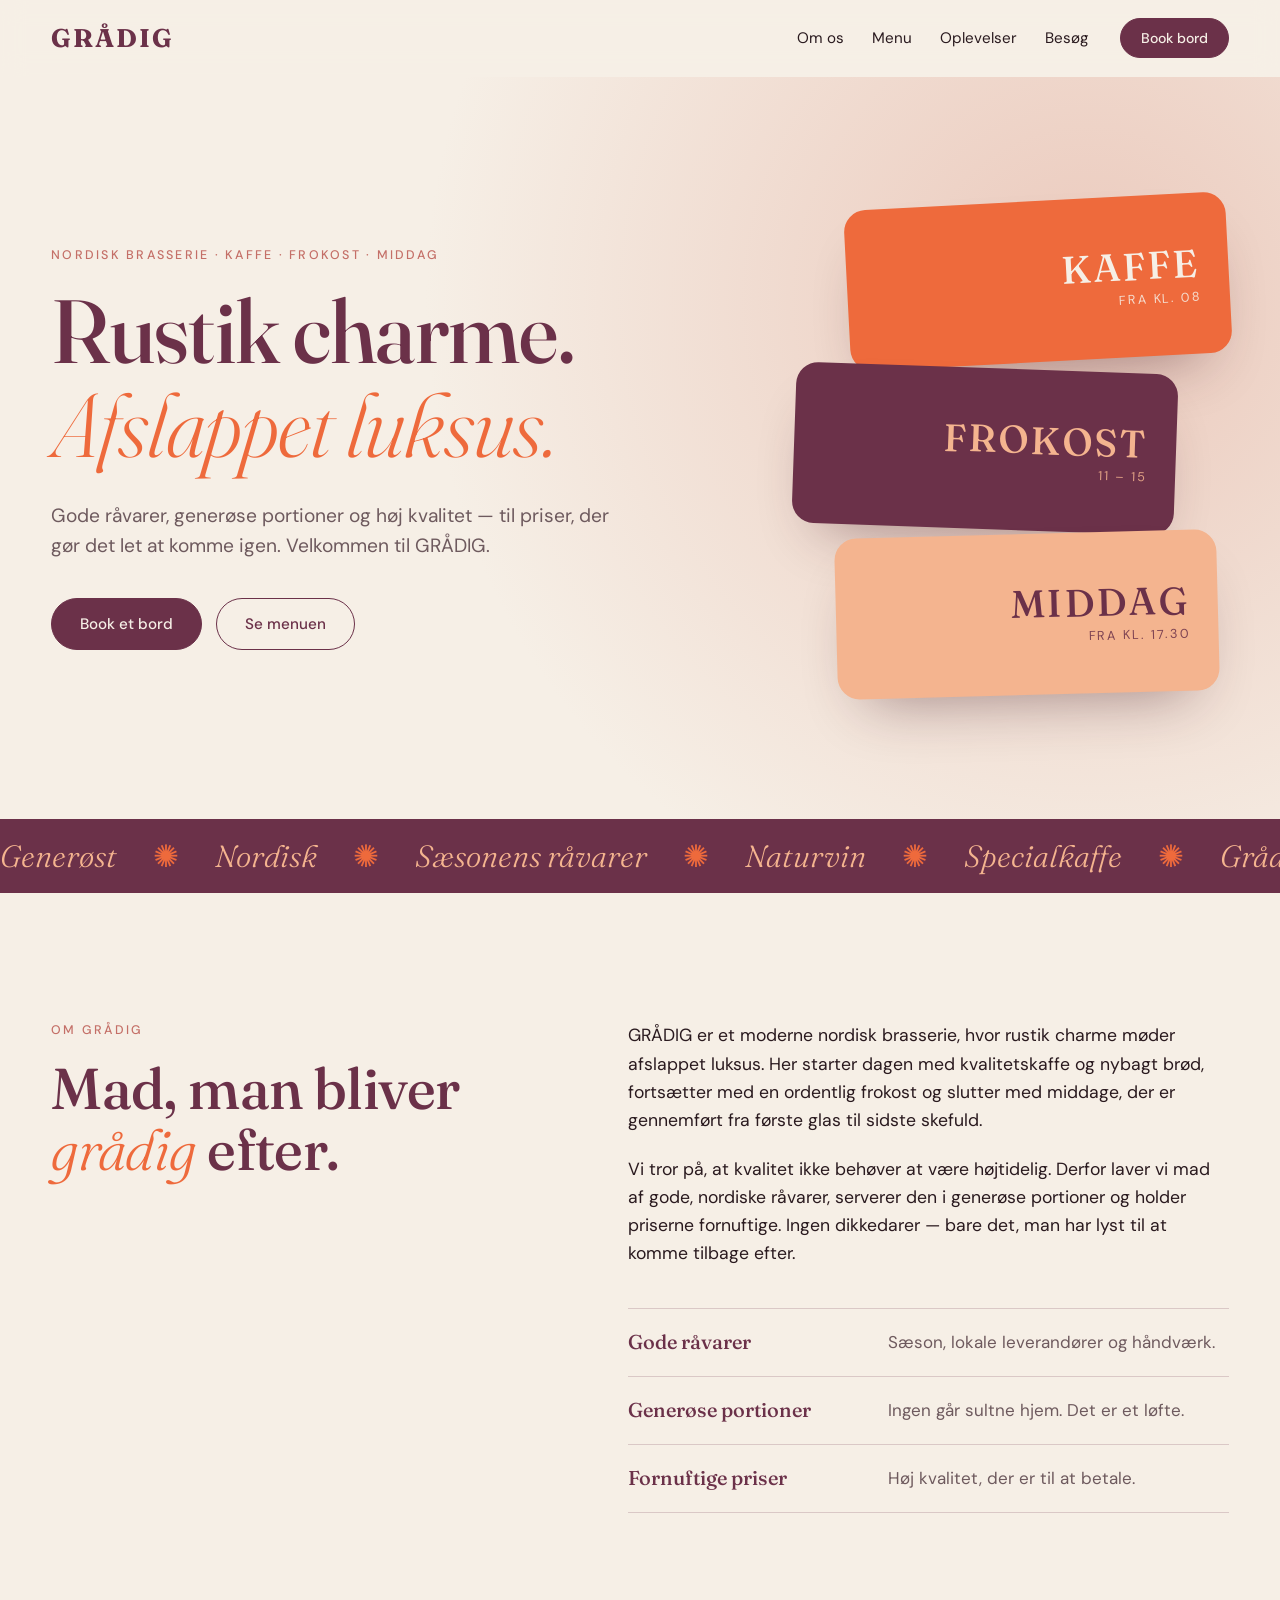
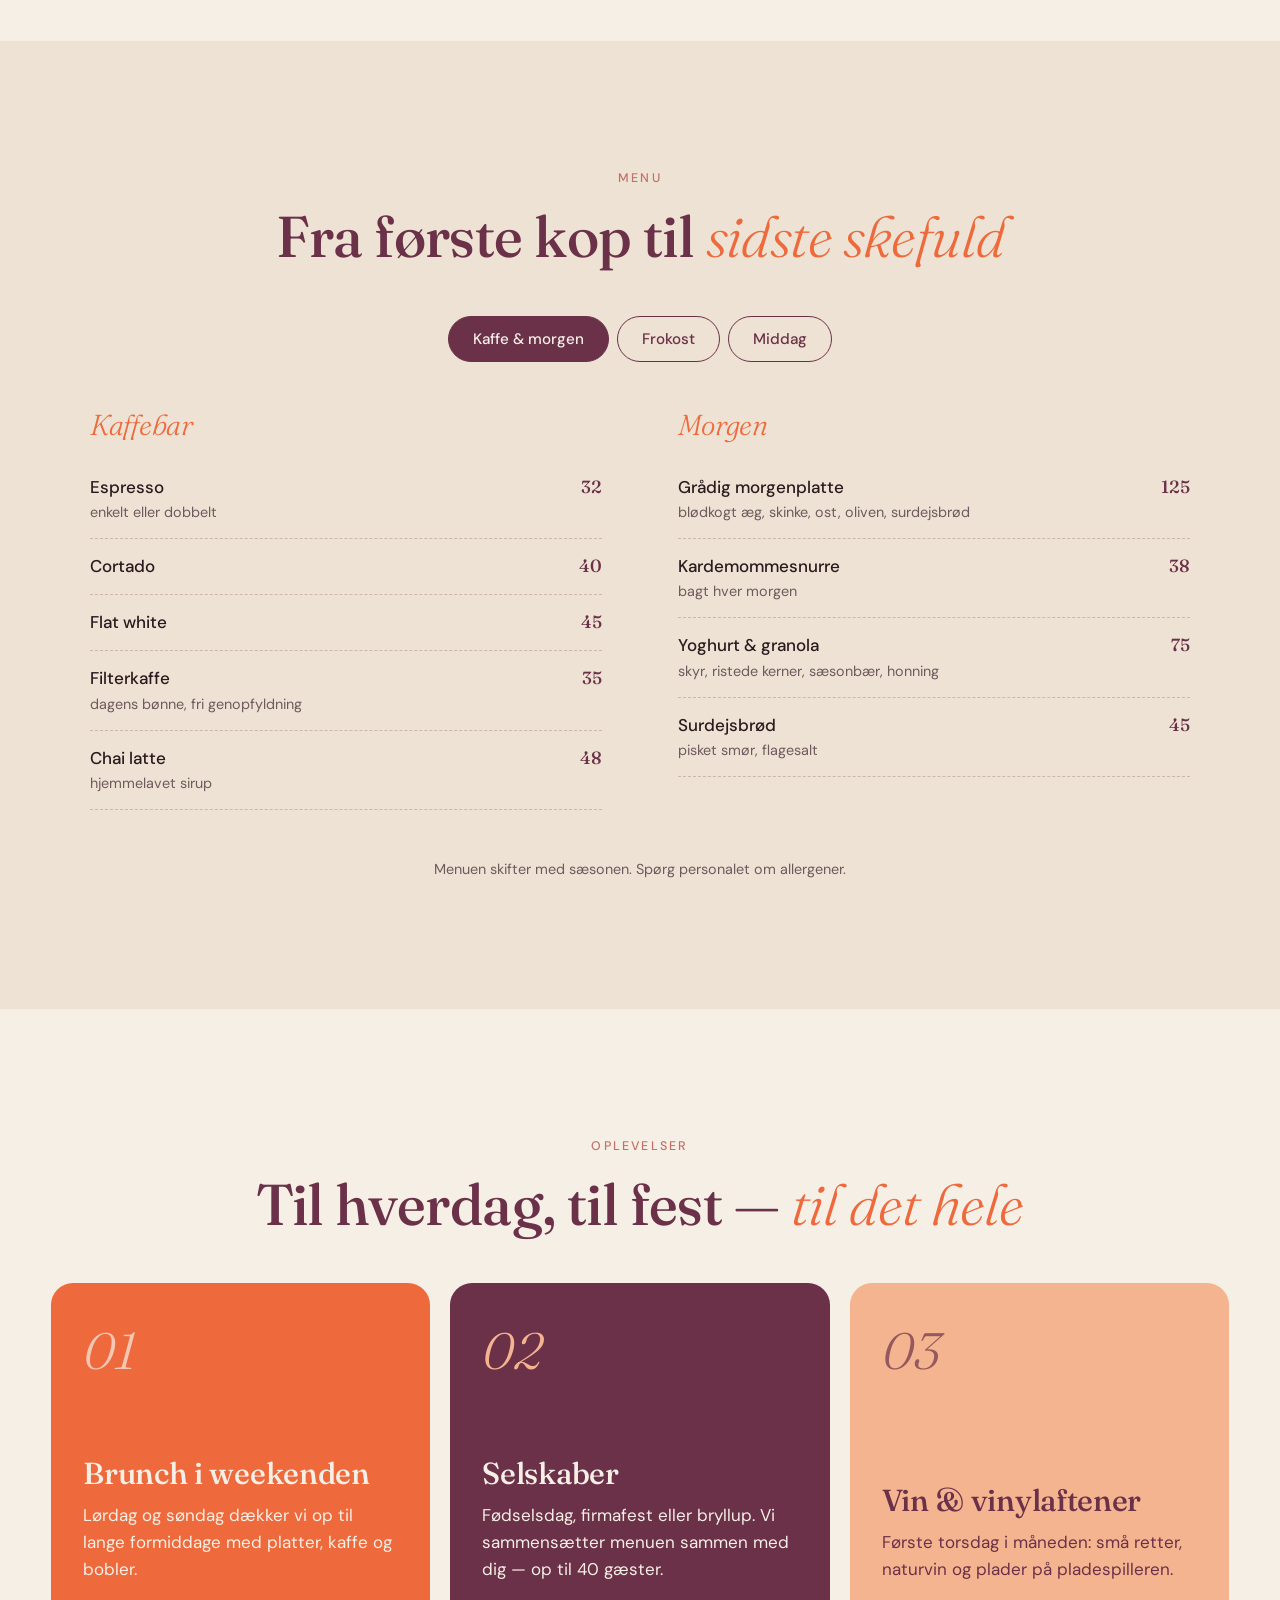
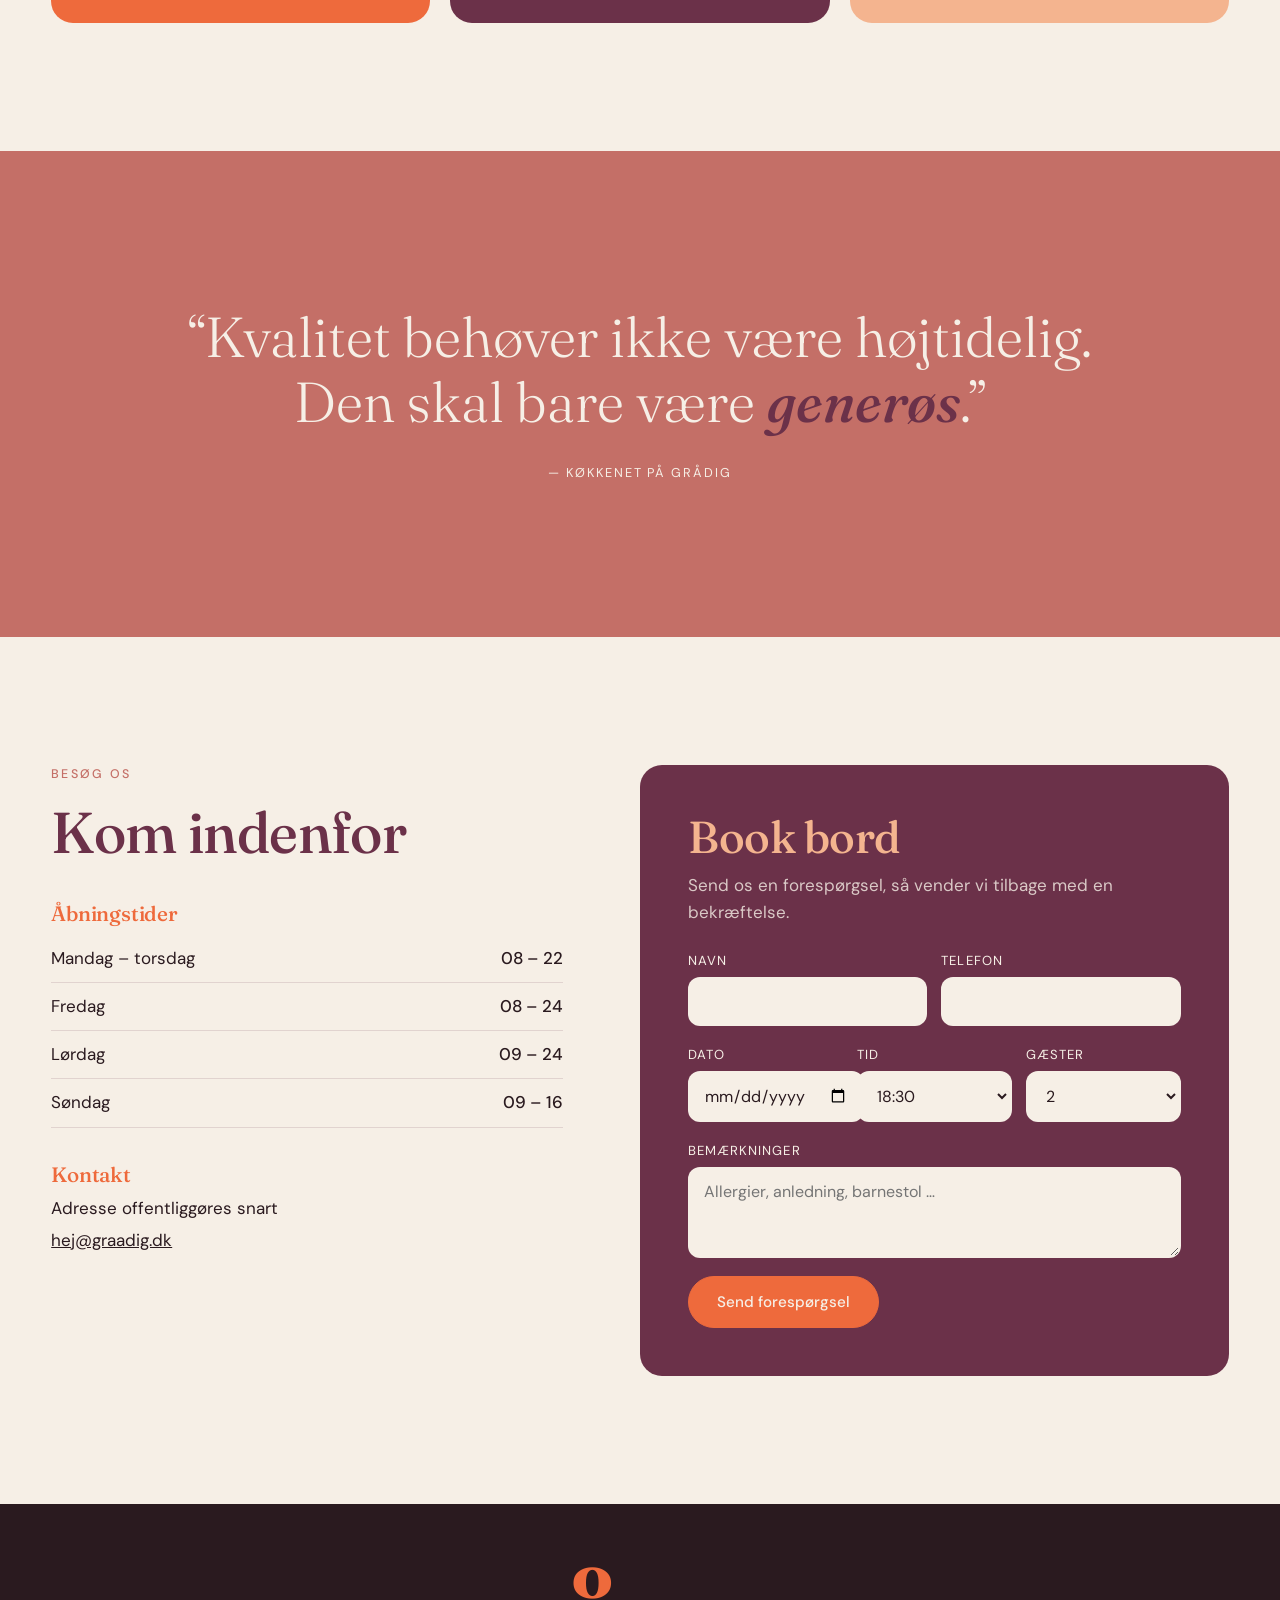
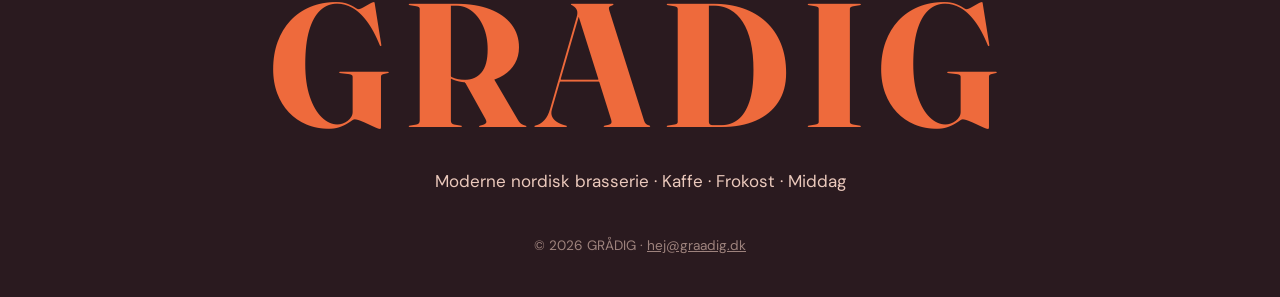
==== index.html @ a5b005b9 "GRÅDIG website: nordic brasserie landing page Co-Authored-By: Claude Opus 5.5 <noreply@anthropic.com" ====
<!doctype html>
<html lang="da">
<head>
  <meta charset="utf-8">
  <meta name="viewport" content="width=device-width, initial-scale=1">
  <title>GRÅDIG — Nordisk brasserie</title>
  <meta name="description" content="GRÅDIG er et moderne nordisk brasserie, hvor rustik charme møder afslappet luksus. Kvalitetskaffe, frokost og gennemførte middagsoplevelser.">
  <meta property="og:title" content="GRÅDIG — Nordisk brasserie">
  <meta property="og:description" content="Rustik charme møder afslappet luksus. Kaffe, frokost og middag.">
  <meta property="og:url" content="https://graadig.dk">
  <meta name="theme-color" content="#6B3149">
  <link rel="icon" href="favicon.svg" type="image/svg+xml">
  <link rel="preconnect" href="https://fonts.googleapis.com">
  <link rel="preconnect" href="https://fonts.gstatic.com" crossorigin>
  <link href="https://fonts.googleapis.com/css2?family=Fraunces:ital,opsz,wght@0,9..144,300;0,9..144,500;0,9..144,700;1,9..144,300;1,9..144,500&family=DM+Sans:wght@400;500;700&display=swap" rel="stylesheet">
  <link rel="stylesheet" href="styles.css">
</head>
<body>

<header class="nav" id="top">
  <a href="#top" class="logo" aria-label="GRÅDIG forside">GRÅDIG</a>
  <nav class="nav-links" aria-label="Hovedmenu">
    <a href="#om">Om os</a>
    <a href="#menu">Menu</a>
    <a href="#oplevelser">Oplevelser</a>
    <a href="#besog">Besøg</a>
  </nav>
  <a href="#book" class="btn btn-small">Book bord</a>
  <button class="burger" aria-label="Åbn menu" aria-expanded="false"><span></span><span></span></button>
</header>

<main>
  <!-- HERO -->
  <section class="hero">
    <div class="hero-text">
      <p class="eyebrow">Nordisk brasserie · Kaffe · Frokost · Middag</p>
      <h1>Rustik charme.<br><em>Afslappet luksus.</em></h1>
      <p class="lead">Gode råvarer, generøse portioner og høj kvalitet — til priser, der gør det let at komme igen. Velkommen til GRÅDIG.</p>
      <div class="hero-cta">
        <a href="#book" class="btn">Book et bord</a>
        <a href="#menu" class="btn btn-ghost">Se menuen</a>
      </div>
    </div>
    <div class="hero-swatches" aria-hidden="true">
      <div class="swatch s-orange"><span>Kaffe</span><small>fra kl. 08</small></div>
      <div class="swatch s-plum"><span>Frokost</span><small>11 – 15</small></div>
      <div class="swatch s-peach"><span>Middag</span><small>fra kl. 17.30</small></div>
    </div>
  </section>

  <div class="marquee" aria-hidden="true">
    <div class="marquee-track">
      <span>Generøst</span><span>✺</span><span>Nordisk</span><span>✺</span><span>Sæsonens råvarer</span><span>✺</span><span>Naturvin</span><span>✺</span><span>Specialkaffe</span><span>✺</span><span>Grådigt godt</span><span>✺</span>
      <span>Generøst</span><span>✺</span><span>Nordisk</span><span>✺</span><span>Sæsonens råvarer</span><span>✺</span><span>Naturvin</span><span>✺</span><span>Specialkaffe</span><span>✺</span><span>Grådigt godt</span><span>✺</span>
    </div>
  </div>

  <!-- OM -->
  <section class="about" id="om">
    <div class="about-head reveal">
      <p class="eyebrow">Om GRÅDIG</p>
      <h2>Mad, man bliver <em>grådig</em> efter.</h2>
    </div>
    <div class="about-body reveal">
      <p>GRÅDIG er et moderne nordisk brasserie, hvor rustik charme møder afslappet luksus. Her starter dagen med kvalitetskaffe og nybagt brød, fortsætter med en ordentlig frokost og slutter med middage, der er gennemført fra første glas til sidste skefuld.</p>
      <p>Vi tror på, at kvalitet ikke behøver at være højtidelig. Derfor laver vi mad af gode, nordiske råvarer, serverer den i generøse portioner og holder priserne fornuftige. Ingen dikkedarer — bare det, man har lyst til at komme tilbage efter.</p>
      <ul class="pillars">
        <li><strong>Gode råvarer</strong><span>Sæson, lokale leverandører og håndværk.</span></li>
        <li><strong>Generøse portioner</strong><span>Ingen går sultne hjem. Det er et løfte.</span></li>
        <li><strong>Fornuftige priser</strong><span>Høj kvalitet, der er til at betale.</span></li>
      </ul>
    </div>
  </section>

  <!-- MENU -->
  <section class="menu" id="menu">
    <div class="section-head reveal">
      <p class="eyebrow">Menu</p>
      <h2>Fra første kop til <em>sidste skefuld</em></h2>
    </div>

    <div class="tabs" role="tablist" aria-label="Menukort">
      <button role="tab" aria-selected="true" aria-controls="m-kaffe" id="t-kaffe">Kaffe &amp; morgen</button>
      <button role="tab" aria-selected="false" aria-controls="m-frokost" id="t-frokost" tabindex="-1">Frokost</button>
      <button role="tab" aria-selected="false" aria-controls="m-middag" id="t-middag" tabindex="-1">Middag</button>
    </div>

    <div class="menu-panel" role="tabpanel" id="m-kaffe" aria-labelledby="t-kaffe">
      <div class="menu-col">
        <h3>Kaffebar</h3>
        <dl>
          <div><dt>Espresso <small>enkelt eller dobbelt</small></dt><dd>32</dd></div>
          <div><dt>Cortado</dt><dd>40</dd></div>
          <div><dt>Flat white</dt><dd>45</dd></div>
          <div><dt>Filterkaffe <small>dagens bønne, fri genopfyldning</small></dt><dd>35</dd></div>
          <div><dt>Chai latte <small>hjemmelavet sirup</small></dt><dd>48</dd></div>
        </dl>
      </div>
      <div class="menu-col">
        <h3>Morgen</h3>
        <dl>
          <div><dt>Grådig morgenplatte <small>blødkogt æg, skinke, ost, oliven, surdejsbrød</small></dt><dd>125</dd></div>
          <div><dt>Kardemommesnurre <small>bagt hver morgen</small></dt><dd>38</dd></div>
          <div><dt>Yoghurt &amp; granola <small>skyr, ristede kerner, sæsonbær, honning</small></dt><dd>75</dd></div>
          <div><dt>Surdejsbrød <small>pisket smør, flagesalt</small></dt><dd>45</dd></div>
        </dl>
      </div>
    </div>

    <div class="menu-panel" role="tabpanel" id="m-frokost" aria-labelledby="t-frokost" hidden>
      <div class="menu-col">
        <h3>Smørrebrød</h3>
        <dl>
          <div><dt>Æg &amp; rejer <small>håndpillede rejer, mayonnaise, dild</small></dt><dd>115</dd></div>
          <div><dt>Kartoffel <small>nye kartofler, ristede løg, purløg, krydderurter</small></dt><dd>95</dd></div>
          <div><dt>Stjerneskud <small>stegt og dampet rødspætte, rejer, kaviar</small></dt><dd>165</dd></div>
        </dl>
      </div>
      <div class="menu-col">
        <h3>Retter</h3>
        <dl>
          <div><dt>Brasseriets moules frites <small>muslinger, hvidvin, fløde, pommes frites</small></dt><dd>175</dd></div>
          <div><dt>Grådig burger <small>dry-aged oksekød, cheddar, syltede løg, fritter</small></dt><dd>165</dd></div>
          <div><dt>Grøn salat <small>sæsonens grønt, bagt græskar, hytteost, frø</small></dt><dd>135</dd></div>
        </dl>
      </div>
    </div>

    <div class="menu-panel" role="tabpanel" id="m-middag" aria-labelledby="t-middag" hidden>
      <div class="menu-col">
        <h3>Grådig menu</h3>
        <p class="menu-note">Tre retter, som køkkenet sammensætter efter sæsonen. Serveres til hele bordet.</p>
        <dl>
          <div><dt>3 retter</dt><dd>395</dd></div>
          <div><dt>5 retter</dt><dd>545</dd></div>
          <div><dt>Vinmenu <small>til 3 / 5 retter</small></dt><dd>325 / 475</dd></div>
        </dl>
      </div>
      <div class="menu-col">
        <h3>À la carte</h3>
        <dl>
          <div><dt>Tatar <small>okse, brunet smør, syltet sennepsfrø, rug</small></dt><dd>135</dd></div>
          <div><dt>Bøf béarnaise <small>hanger steak, pommes frites, salat</small></dt><dd>245</dd></div>
          <div><dt>Dagens fisk <small>beurre blanc, sæsongrønt</small></dt><dd>255</dd></div>
          <div><dt>Crème brûlée <small>vanilje, brændt sukker — til at dele</small></dt><dd>85</dd></div>
        </dl>
      </div>
    </div>
    <p class="menu-foot">Menuen skifter med sæsonen. Spørg personalet om allergener.</p>
  </section>

  <!-- OPLEVELSER -->
  <section class="experiences" id="oplevelser">
    <div class="section-head reveal">
      <p class="eyebrow">Oplevelser</p>
      <h2>Til hverdag, til fest — <em>til det hele</em></h2>
    </div>
    <div class="cards">
      <article class="card c-orange reveal">
        <span class="card-num">01</span>
        <h3>Brunch i weekenden</h3>
        <p>Lørdag og søndag dækker vi op til lange formiddage med platter, kaffe og bobler.</p>
      </article>
      <article class="card c-plum reveal">
        <span class="card-num">02</span>
        <h3>Selskaber</h3>
        <p>Fødselsdag, firmafest eller bryllup. Vi sammensætter menuen sammen med dig — op til 40 gæster.</p>
      </article>
      <article class="card c-peach reveal">
        <span class="card-num">03</span>
        <h3>Vin &amp; vinylaftener</h3>
        <p>Første torsdag i måneden: små retter, naturvin og plader på pladespilleren.</p>
      </article>
    </div>
  </section>

  <!-- QUOTE -->
  <section class="quote reveal">
    <blockquote>“Kvalitet behøver ikke være højtidelig. Den skal bare være <em>generøs</em>.”</blockquote>
    <p>— Køkkenet på GRÅDIG</p>
  </section>

  <!-- BESØG + BOOK -->
  <section class="visit" id="besog">
    <div class="visit-info reveal">
      <p class="eyebrow">Besøg os</p>
      <h2>Kom indenfor</h2>
      <div class="hours">
        <h3>Åbningstider</h3>
        <dl>
          <div><dt>Mandag – torsdag</dt><dd>08 – 22</dd></div>
          <div><dt>Fredag</dt><dd>08 – 24</dd></div>
          <div><dt>Lørdag</dt><dd>09 – 24</dd></div>
          <div><dt>Søndag</dt><dd>09 – 16</dd></div>
        </dl>
      </div>
      <div class="contact">
        <h3>Kontakt</h3>
        <p>Adresse offentliggøres snart</p>
        <p><a href="mailto:hej@graadig.dk">hej@graadig.dk</a></p>
      </div>
    </div>

    <form class="book reveal" id="book" action="mailto:hej@graadig.dk" method="post" enctype="text/plain">
      <h2>Book bord</h2>
      <p class="book-sub">Send os en forespørgsel, så vender vi tilbage med en bekræftelse.</p>
      <div class="field-row">
        <label>Navn<input name="navn" required autocomplete="name"></label>
        <label>Telefon<input name="telefon" type="tel" required autocomplete="tel"></label>
      </div>
      <div class="field-row">
        <label>Dato<input name="dato" type="date" required></label>
        <label>Tid
          <select name="tid">
            <option>12:00</option><option>13:00</option><option>17:30</option><option selected>18:30</option><option>19:30</option><option>20:30</option>
          </select>
        </label>
        <label>Gæster
          <select name="gaester">
            <option>1</option><option selected>2</option><option>3</option><option>4</option><option>5</option><option>6</option><option>7+</option>
          </select>
        </label>
      </div>
      <label>Bemærkninger<textarea name="bemaerkninger" rows="3" placeholder="Allergier, anledning, barnestol …"></textarea></label>
      <button class="btn" type="submit">Send forespørgsel</button>
    </form>
  </section>
</main>

<footer class="footer">
  <div class="footer-logo">GRÅDIG</div>
  <p>Moderne nordisk brasserie · Kaffe · Frokost · Middag</p>
  <p class="footer-small">© <span id="year">2026</span> GRÅDIG · <a href="mailto:hej@graadig.dk">hej@graadig.dk</a></p>
</footer>

<script src="script.js"></script>
</body>
</html>
---- styles.css ----
/* GRÅDIG — palette from the Pinterest reference */
:root {
  --orange: #EE6A3C;      /* primær: brændt orange */
  --plum: #6B3149;        /* primær: blomme */
  --peach: #F4B48F;       /* sekundær: fersken */
  --rose: #C46F67;        /* sekundær: støvet rosa/terracotta */
  --blush: #EBC9BC;       /* lys rosa */
  --cream: #F6EFE6;       /* baggrund */
  --sand: #EDE2D3;        /* baggrund, afsnit */
  --ink: #2A1A1F;         /* tekst */
  --ink-soft: #6E5A5E;

  --serif: "Fraunces", Georgia, serif;
  --sans: "DM Sans", system-ui, sans-serif;
  --radius: 22px;
  --gutter: clamp(16px, 4vw, 56px);
}

*, *::before, *::after { box-sizing: border-box; }
html { scroll-behavior: smooth; }
body {
  margin: 0;
  background: var(--cream);
  color: var(--ink);
  font: 400 17px/1.6 var(--sans);
  -webkit-font-smoothing: antialiased;
  overflow-x: hidden;
}
a { color: inherit; }
h1, h2, h3 { font-family: var(--serif); font-weight: 500; line-height: 1.05; margin: 0; letter-spacing: -0.01em; }
h1 em, h2 em, blockquote em { font-style: italic; font-weight: 300; color: var(--orange); }
.eyebrow { font-size: 0.78rem; letter-spacing: 0.18em; text-transform: uppercase; font-weight: 500; color: var(--rose); margin: 0 0 18px; }

/* Buttons */
.btn {
  display: inline-block; padding: 15px 28px; border-radius: 999px; border: 1.5px solid var(--plum);
  background: var(--plum); color: var(--cream); text-decoration: none; font: 500 0.95rem var(--sans);
  cursor: pointer; transition: transform .25s, background .25s, color .25s;
}
.btn:hover { background: var(--orange); border-color: var(--orange); transform: translateY(-2px); }
.btn-ghost { background: transparent; color: var(--plum); }
.btn-ghost:hover { color: var(--cream); }
.btn-small { padding: 10px 20px; font-size: 0.88rem; }

/* Nav */
.nav {
  position: sticky; top: 0; z-index: 50; display: flex; align-items: center; gap: 32px;
  padding: 18px var(--gutter); background: color-mix(in srgb, var(--cream) 88%, transparent);
  backdrop-filter: blur(12px); border-bottom: 1px solid transparent; transition: border-color .3s;
}
.nav.scrolled { border-color: color-mix(in srgb, var(--plum) 15%, transparent); }
.logo { font: 700 1.6rem var(--serif); letter-spacing: 0.08em; text-decoration: none; color: var(--plum); margin-right: auto; }
.nav-links { display: flex; gap: 28px; }
.nav-links a { text-decoration: none; font-size: 0.95rem; position: relative; }
.nav-links a::after { content: ""; position: absolute; left: 0; bottom: -4px; width: 0; height: 1.5px; background: var(--orange); transition: width .3s; }
.nav-links a:hover::after { width: 100%; }
.burger { display: none; background: none; border: 0; width: 36px; height: 36px; cursor: pointer; padding: 0; }
.burger span { display: block; width: 24px; height: 2px; background: var(--plum); margin: 6px auto; transition: transform .3s; }

/* Hero */
.hero {
  display: grid; grid-template-columns: 1.1fr 1fr; gap: clamp(32px, 5vw, 80px); align-items: center;
  padding: clamp(48px, 8vw, 110px) var(--gutter) clamp(56px, 8vw, 120px);
  background: radial-gradient(circle at 85% 30%, var(--blush) 0, transparent 55%);
}
.hero h1 { font-size: clamp(2.8rem, 7vw, 6.2rem); color: var(--plum); }
.lead { font-size: clamp(1.05rem, 1.5vw, 1.25rem); max-width: 30em; color: var(--ink-soft); margin: 28px 0 36px; }
.hero-cta { display: flex; gap: 14px; flex-wrap: wrap; }

.hero-swatches { position: relative; height: clamp(360px, 42vw, 560px); }
.swatch {
  position: absolute; width: 72%; height: 30%; border-radius: var(--radius); padding: 24px 28px;
  display: flex; flex-direction: column; justify-content: center; align-items: flex-end;
  box-shadow: 0 30px 60px -30px rgba(60, 20, 30, .45); transition: transform .5s cubic-bezier(.2,.8,.2,1);
}
.swatch span { font: 500 clamp(1.6rem, 3vw, 2.6rem) var(--serif); letter-spacing: 0.06em; text-transform: uppercase; }
.swatch small { font-size: 0.8rem; letter-spacing: 0.15em; text-transform: uppercase; opacity: .85; }
.s-orange { background: var(--orange); color: var(--cream); top: 4%; right: 0; transform: rotate(-3deg); }
.s-plum { background: var(--plum); color: var(--peach); top: 35%; right: 10%; transform: rotate(2deg); }
.s-peach { background: var(--peach); color: var(--plum); top: 66%; right: 2%; transform: rotate(-1.5deg); }
.hero-swatches:hover .s-orange { transform: rotate(-5deg) translateY(-8px); }
.hero-swatches:hover .s-plum { transform: rotate(3deg) translateX(-12px); }
.hero-swatches:hover .s-peach { transform: rotate(-3deg) translateY(8px); }

/* Marquee */
.marquee { background: var(--plum); color: var(--peach); overflow: hidden; padding: 18px 0; }
.marquee-track { display: flex; gap: 36px; width: max-content; animation: scroll 38s linear infinite; font: 300 italic clamp(1.3rem, 2.4vw, 2rem) var(--serif); white-space: nowrap; }
.marquee-track span:nth-child(even) { color: var(--orange); font-style: normal; }
@keyframes scroll { to { transform: translateX(-50%); } }

/* About */
.about { display: grid; grid-template-columns: 1fr 1.2fr; gap: clamp(32px, 6vw, 96px); padding: clamp(72px, 10vw, 140px) var(--gutter); }
.about h2 { font-size: clamp(2.2rem, 4.5vw, 4rem); color: var(--plum); position: sticky; top: 110px; }
.about-body p { font-size: 1.1rem; margin: 0 0 1.2em; }
.pillars { list-style: none; padding: 0; margin: 40px 0 0; display: grid; gap: 0; border-top: 1px solid color-mix(in srgb, var(--plum) 20%, transparent); }
.pillars li { display: grid; grid-template-columns: 1fr 1.4fr; gap: 16px; padding: 20px 0; border-bottom: 1px solid color-mix(in srgb, var(--plum) 20%, transparent); }
.pillars strong { font: 500 1.25rem var(--serif); color: var(--plum); }
.pillars span { color: var(--ink-soft); }

/* Section heads */
.section-head { text-align: center; margin-bottom: 48px; }
.section-head h2 { font-size: clamp(2.2rem, 4.5vw, 4rem); color: var(--plum); }

/* Menu */
.menu { background: var(--sand); padding: clamp(72px, 10vw, 140px) var(--gutter); }
.tabs { display: flex; justify-content: center; gap: 8px; margin-bottom: 48px; flex-wrap: wrap; }
.tabs button {
  font: 500 0.95rem var(--sans); padding: 12px 24px; border-radius: 999px; cursor: pointer;
  border: 1.5px solid var(--plum); background: transparent; color: var(--plum); transition: all .25s;
}
.tabs button[aria-selected="true"] { background: var(--plum); color: var(--cream); }
.tabs button:hover:not([aria-selected="true"]) { background: var(--blush); }
.menu-panel { display: grid; grid-template-columns: 1fr 1fr; gap: clamp(32px, 6vw, 96px); max-width: 1100px; margin: 0 auto; animation: fade .5s; }
.menu-panel[hidden] { display: none; }
@keyframes fade { from { opacity: 0; transform: translateY(10px); } }
.menu-col h3 { font-size: 1.8rem; color: var(--orange); margin-bottom: 20px; font-style: italic; font-weight: 300; }
.menu-note { color: var(--ink-soft); margin: -8px 0 16px; }
.menu dl, .hours dl { margin: 0; }
.menu dl div { display: flex; align-items: baseline; gap: 12px; padding: 14px 0; border-bottom: 1px dashed color-mix(in srgb, var(--plum) 25%, transparent); }
.menu dt { flex: 1; font-weight: 500; }
.menu dt small { display: block; font-weight: 400; color: var(--ink-soft); font-size: 0.9rem; }
.menu dd { margin: 0; font: 500 1.1rem var(--serif); color: var(--plum); white-space: nowrap; }
.menu-foot { text-align: center; color: var(--ink-soft); font-size: 0.9rem; margin: 48px 0 0; }

/* Experiences */
.experiences { padding: clamp(72px, 10vw, 140px) var(--gutter); }
.cards { display: grid; grid-template-columns: repeat(3, 1fr); gap: 20px; max-width: 1240px; margin: 0 auto; }
.card { border-radius: var(--radius); padding: 36px 32px 40px; min-height: 340px; display: flex; flex-direction: column; transition: transform .35s; }
.card:hover { transform: translateY(-6px) rotate(-0.6deg); }
.card-num { font: 300 italic 3.2rem var(--serif); margin-bottom: auto; opacity: .7; }
.card h3 { font-size: 1.9rem; margin: 32px 0 12px; }
.card p { margin: 0; }
.c-orange { background: var(--orange); color: var(--cream); }
.c-plum { background: var(--plum); color: var(--cream); }
.c-plum .card-num { color: var(--peach); opacity: 1; }
.c-peach { background: var(--peach); color: var(--plum); }

/* Quote */
.quote { background: var(--rose); color: var(--cream); text-align: center; padding: clamp(80px, 12vw, 160px) var(--gutter); }
.quote blockquote { margin: 0 auto; max-width: 18em; font: 300 clamp(1.9rem, 4.4vw, 3.8rem)/1.15 var(--serif); }
.quote blockquote em { color: var(--plum); font-weight: 500; }
.quote p { margin: 28px 0 0; letter-spacing: 0.15em; text-transform: uppercase; font-size: 0.8rem; }

/* Visit + booking */
.visit { display: grid; grid-template-columns: 1fr 1.15fr; gap: clamp(32px, 6vw, 96px); padding: clamp(72px, 10vw, 140px) var(--gutter); align-items: start; }
.visit-info h2 { font-size: clamp(2.2rem, 4.5vw, 4rem); color: var(--plum); margin-bottom: 40px; }
.visit-info h3 { font-size: 1.3rem; color: var(--orange); margin-bottom: 10px; }
.hours dl div { display: flex; justify-content: space-between; padding: 10px 0; border-bottom: 1px solid color-mix(in srgb, var(--plum) 15%, transparent); }
.hours dd { margin: 0; font-weight: 500; }
.contact { margin-top: 36px; }
.contact p { margin: 4px 0; }

.book { background: var(--plum); color: var(--cream); border-radius: var(--radius); padding: clamp(28px, 4vw, 48px); display: grid; gap: 18px; }
.book h2 { font-size: clamp(2rem, 3.5vw, 2.8rem); color: var(--peach); }
.book-sub { margin: -6px 0 6px; opacity: .8; }
.field-row { display: grid; grid-template-columns: repeat(auto-fit, minmax(140px, 1fr)); gap: 14px; }
.book label { display: grid; gap: 6px; font-size: 0.82rem; letter-spacing: 0.08em; text-transform: uppercase; }
.book input, .book select, .book textarea {
  font: 400 1rem var(--sans); color: var(--ink); background: var(--cream); border: 2px solid transparent;
  border-radius: 12px; padding: 12px 14px; width: 100%; text-transform: none; letter-spacing: 0;
}
.book input:focus, .book select:focus, .book textarea:focus { outline: none; border-color: var(--orange); }
.book .btn { background: var(--orange); border-color: var(--orange); justify-self: start; }
.book .btn:hover { background: var(--peach); border-color: var(--peach); color: var(--plum); }

/* Footer */
.footer { background: var(--ink); color: var(--blush); text-align: center; padding: 72px var(--gutter) 40px; }
.footer-logo { font: 700 clamp(3.5rem, 14vw, 11rem)/1 var(--serif); letter-spacing: 0.06em; color: var(--orange); }
.footer p { margin: 16px 0 0; }
.footer-small { font-size: 0.85rem; opacity: .6; margin-top: 40px !important; }

/* Reveal */
.reveal { opacity: 0; transform: translateY(28px); transition: opacity .8s, transform .8s cubic-bezier(.2,.8,.2,1); }
.reveal.in { opacity: 1; transform: none; }
@media (prefers-reduced-motion: reduce) {
  .reveal { opacity: 1; transform: none; }
  .marquee-track { animation: none; }
  html { scroll-behavior: auto; }
}

/* Responsive */
@media (max-width: 900px) {
  .hero, .about, .visit, .menu-panel { grid-template-columns: 1fr; }
  .about h2 { position: static; }
  .cards { grid-template-columns: 1fr; }
  .card { min-height: 260px; }
  .hero-swatches { height: 380px; }
}
@media (max-width: 760px) {
  .nav { gap: 12px; }
  .nav .btn-small { display: none; }
  .burger { display: block; }
  .nav-links {
    position: fixed; inset: 68px 0 auto 0; flex-direction: column; gap: 0; background: var(--cream);
    padding: 8px var(--gutter) 24px; transform: translateY(-120%); transition: transform .35s; z-index: -1;
    border-bottom: 1px solid color-mix(in srgb, var(--plum) 15%, transparent);
  }
  .nav-links a { padding: 14px 0; font: 500 1.4rem var(--serif); color: var(--plum); }
  .nav.open .nav-links { transform: none; }
  .nav.open .burger span:first-child { transform: translateY(4px) rotate(45deg); }
  .nav.open .burger span:last-child { transform: translateY(-4px) rotate(-45deg); }
  .swatch { width: 88%; }
  .pillars li { grid-template-columns: 1fr; gap: 4px; }
}
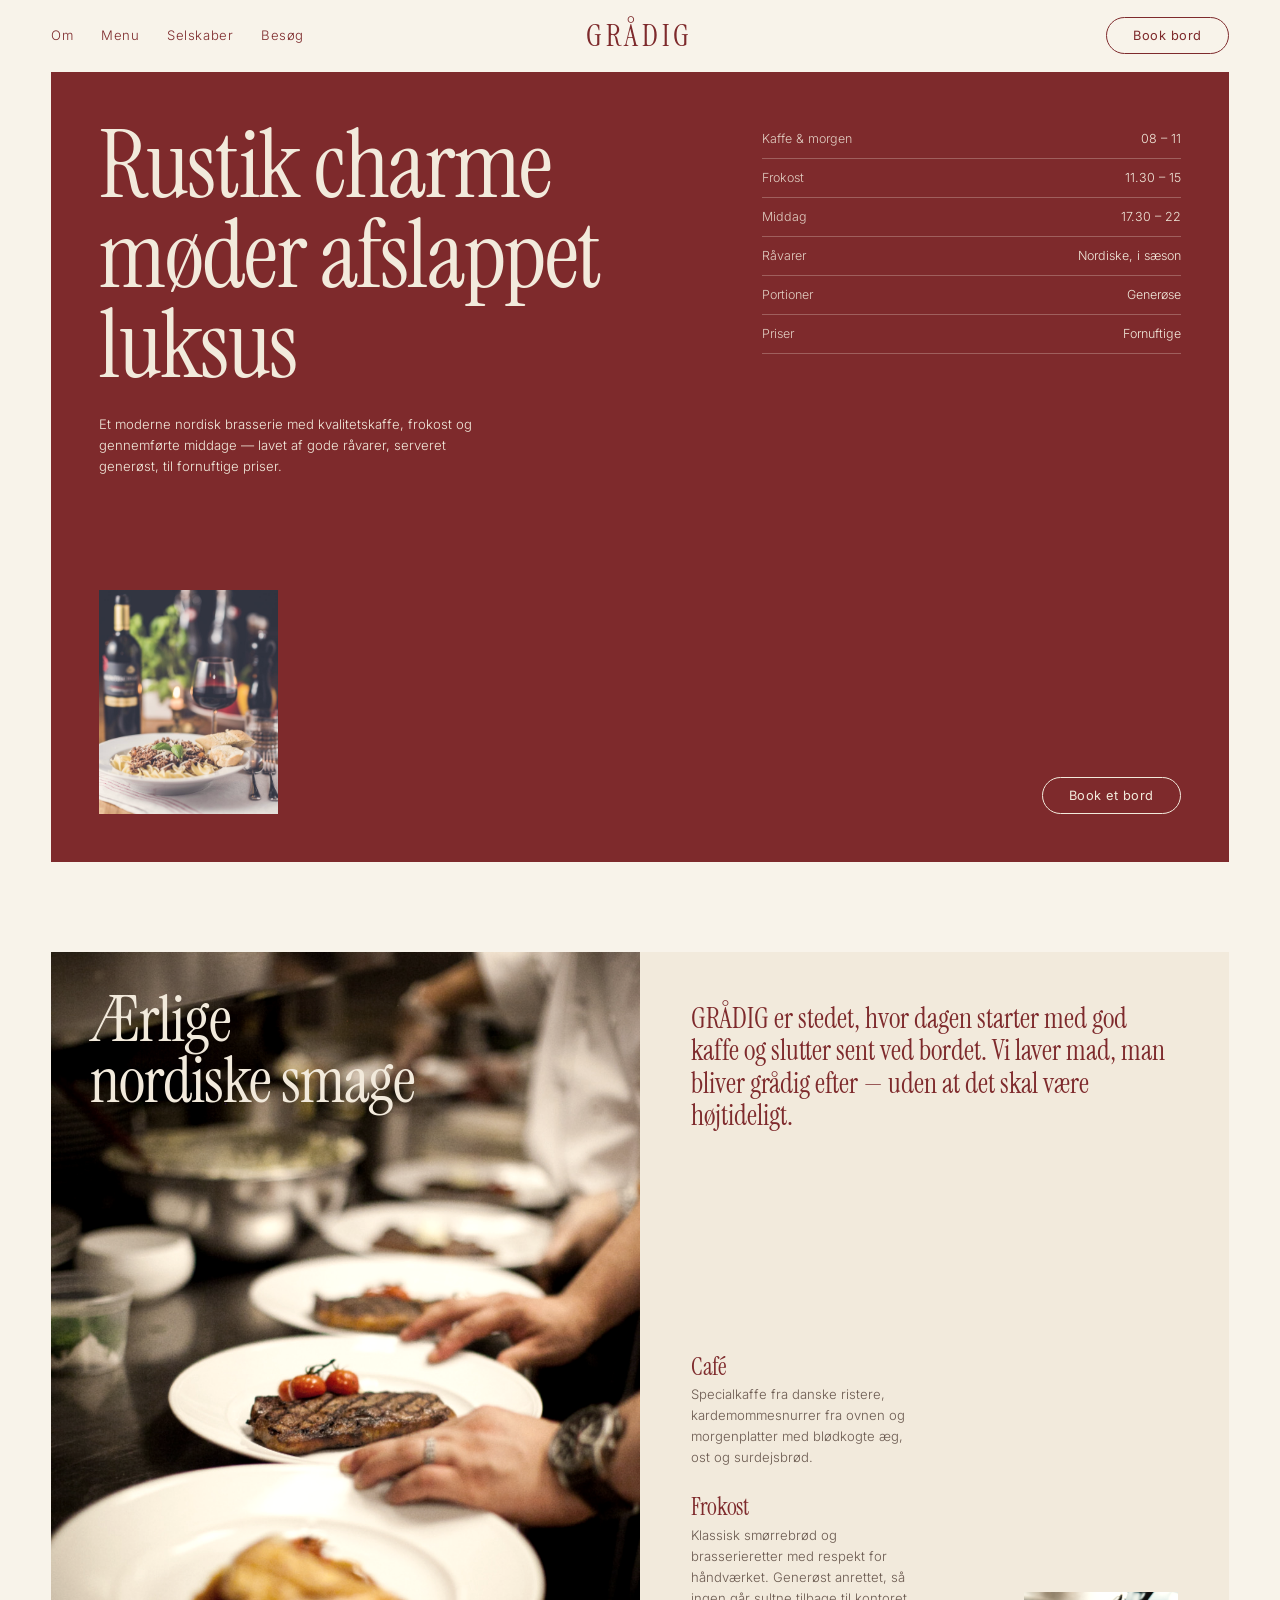
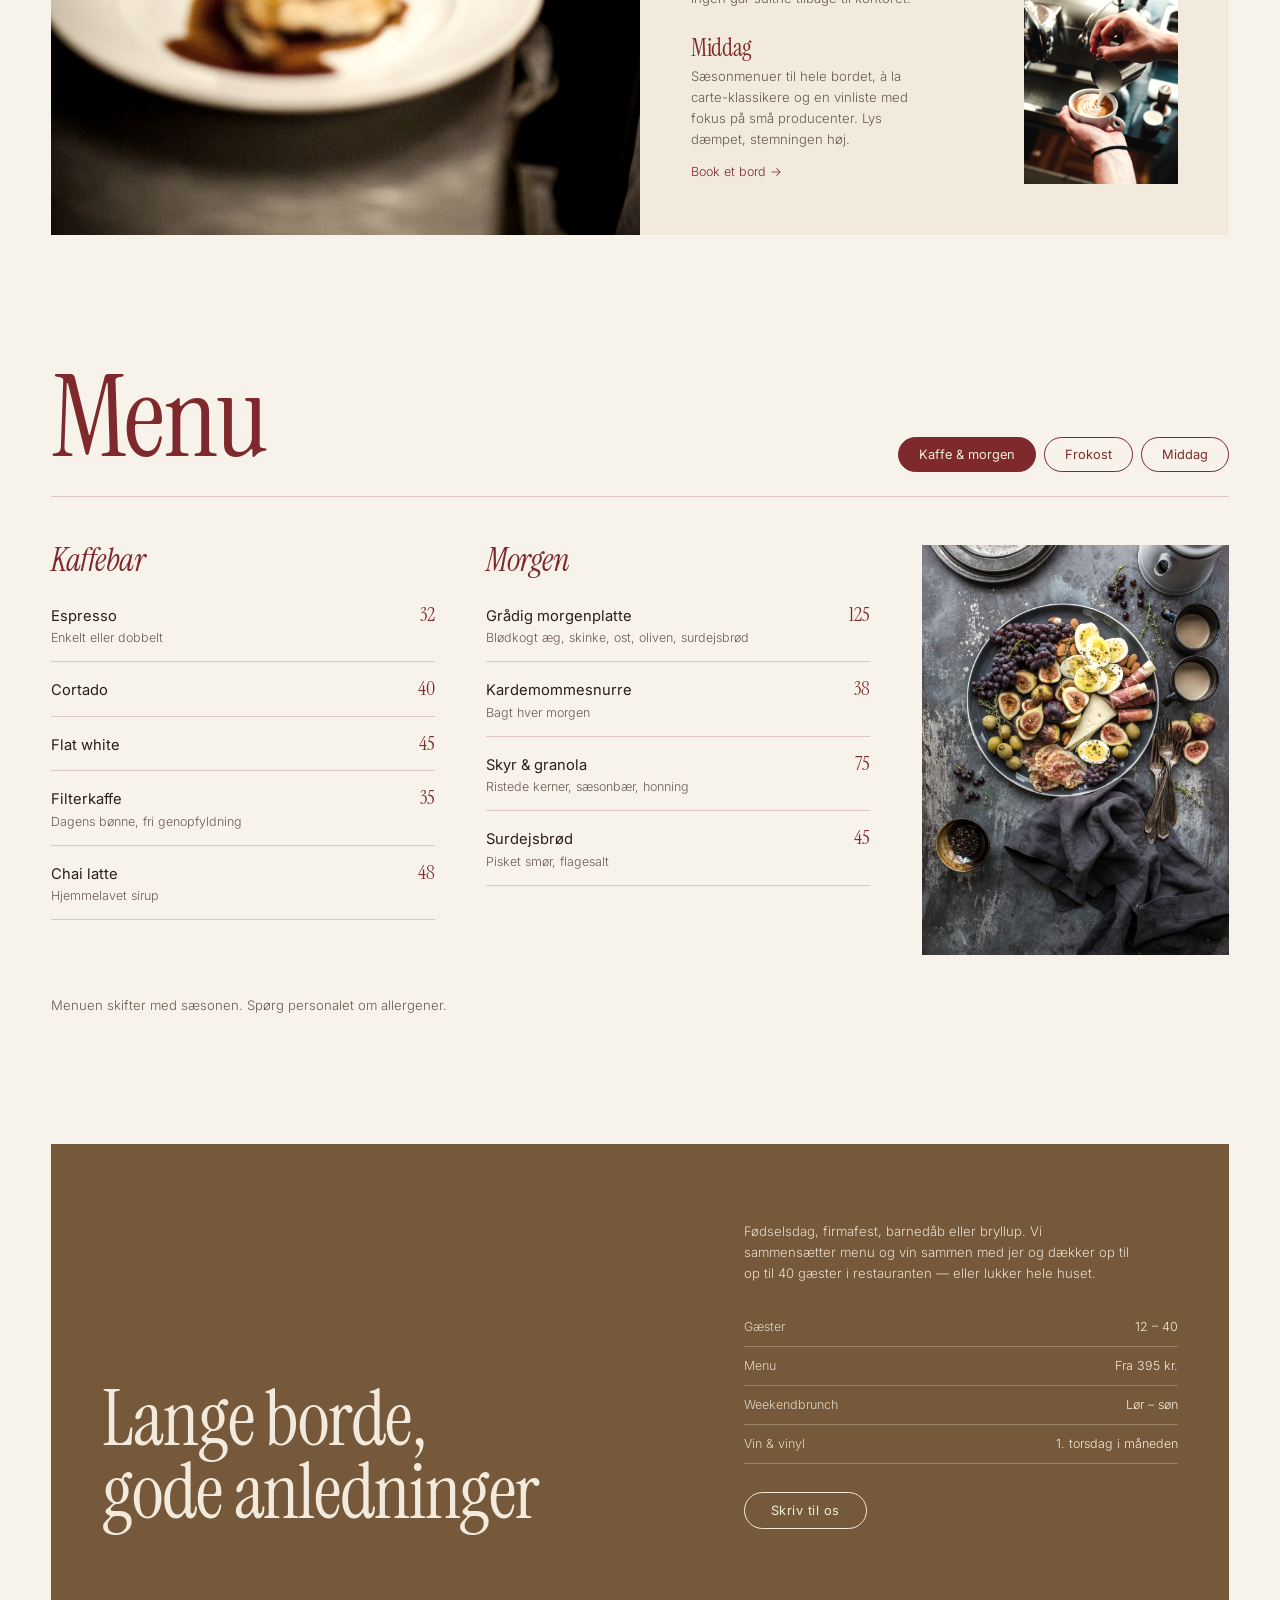
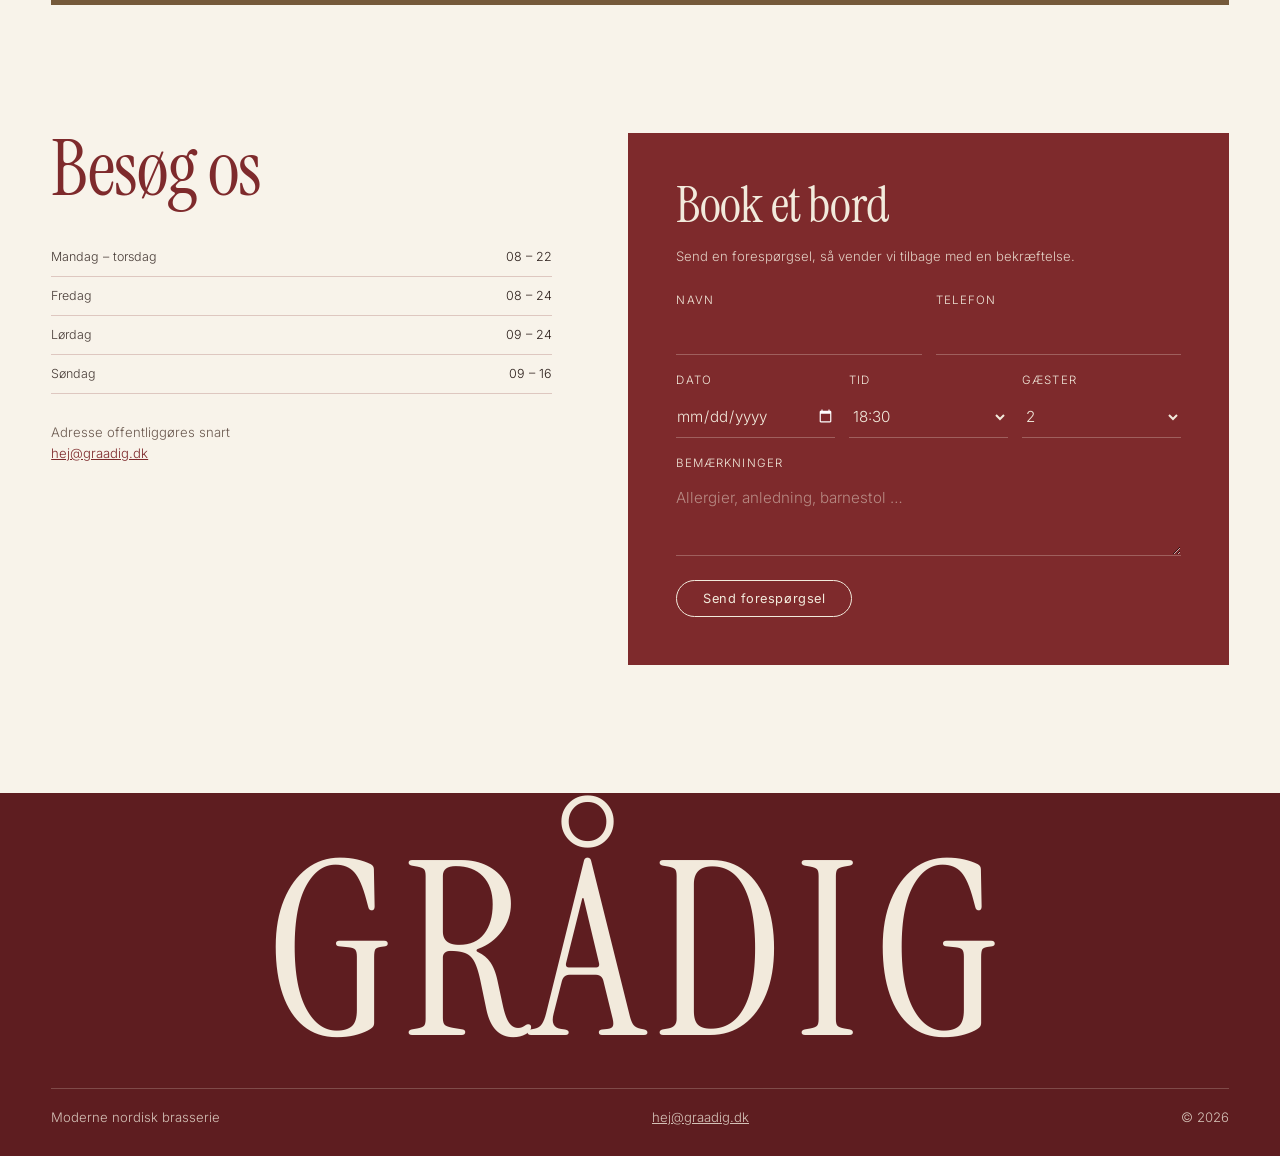
==== commit 25a6e2ed: "Redesign after reference: oxblood, olive and cream editorial layout with CC0 photos Co-Authored-By: " ====
--- a/index.html
+++ b/index.html
@@ -8,202 +8,191 @@
   <meta property="og:title" content="GRÅDIG — Nordisk brasserie">
   <meta property="og:description" content="Rustik charme møder afslappet luksus. Kaffe, frokost og middag.">
   <meta property="og:url" content="https://graadig.dk">
-  <meta name="theme-color" content="#6B3149">
+  <meta property="og:image" content="https://graadig.dk/img/plating.jpg">
+  <meta name="theme-color" content="#7E2A2C">
   <link rel="icon" href="favicon.svg" type="image/svg+xml">
   <link rel="preconnect" href="https://fonts.googleapis.com">
   <link rel="preconnect" href="https://fonts.gstatic.com" crossorigin>
-  <link href="https://fonts.googleapis.com/css2?family=Fraunces:ital,opsz,wght@0,9..144,300;0,9..144,500;0,9..144,700;1,9..144,300;1,9..144,500&family=DM+Sans:wght@400;500;700&display=swap" rel="stylesheet">
+  <link href="https://fonts.googleapis.com/css2?family=Instrument+Serif:ital@0;1&family=Inter:wght@300;400;500&display=swap" rel="stylesheet">
   <link rel="stylesheet" href="styles.css">
 </head>
 <body>
 
 <header class="nav" id="top">
-  <a href="#top" class="logo" aria-label="GRÅDIG forside">GRÅDIG</a>
-  <nav class="nav-links" aria-label="Hovedmenu">
-    <a href="#om">Om os</a>
+  <nav class="nav-left" aria-label="Hovedmenu">
+    <a href="#om">Om</a>
     <a href="#menu">Menu</a>
-    <a href="#oplevelser">Oplevelser</a>
+    <a href="#selskaber">Selskaber</a>
     <a href="#besog">Besøg</a>
   </nav>
-  <a href="#book" class="btn btn-small">Book bord</a>
-  <button class="burger" aria-label="Åbn menu" aria-expanded="false"><span></span><span></span></button>
+  <a href="#top" class="logo" aria-label="GRÅDIG forside">GRÅDIG</a>
+  <div class="nav-right">
+    <a href="#book" class="pill">Book bord</a>
+    <button class="burger" aria-label="Åbn menu" aria-expanded="false"><span></span><span></span></button>
+  </div>
 </header>
 
 <main>
   <!-- HERO -->
-  <section class="hero">
-    <div class="hero-text">
-      <p class="eyebrow">Nordisk brasserie · Kaffe · Frokost · Middag</p>
-      <h1>Rustik charme.<br><em>Afslappet luksus.</em></h1>
-      <p class="lead">Gode råvarer, generøse portioner og høj kvalitet — til priser, der gør det let at komme igen. Velkommen til GRÅDIG.</p>
-      <div class="hero-cta">
-        <a href="#book" class="btn">Book et bord</a>
-        <a href="#menu" class="btn btn-ghost">Se menuen</a>
-      </div>
-    </div>
-    <div class="hero-swatches" aria-hidden="true">
-      <div class="swatch s-orange"><span>Kaffe</span><small>fra kl. 08</small></div>
-      <div class="swatch s-plum"><span>Frokost</span><small>11 – 15</small></div>
-      <div class="swatch s-peach"><span>Middag</span><small>fra kl. 17.30</small></div>
-    </div>
-  </section>
-
-  <div class="marquee" aria-hidden="true">
-    <div class="marquee-track">
-      <span>Generøst</span><span>✺</span><span>Nordisk</span><span>✺</span><span>Sæsonens råvarer</span><span>✺</span><span>Naturvin</span><span>✺</span><span>Specialkaffe</span><span>✺</span><span>Grådigt godt</span><span>✺</span>
-      <span>Generøst</span><span>✺</span><span>Nordisk</span><span>✺</span><span>Sæsonens råvarer</span><span>✺</span><span>Naturvin</span><span>✺</span><span>Specialkaffe</span><span>✺</span><span>Grådigt godt</span><span>✺</span>
-    </div>
-  </div>
-
-  <!-- OM -->
-  <section class="about" id="om">
-    <div class="about-head reveal">
-      <p class="eyebrow">Om GRÅDIG</p>
-      <h2>Mad, man bliver <em>grådig</em> efter.</h2>
-    </div>
-    <div class="about-body reveal">
-      <p>GRÅDIG er et moderne nordisk brasserie, hvor rustik charme møder afslappet luksus. Her starter dagen med kvalitetskaffe og nybagt brød, fortsætter med en ordentlig frokost og slutter med middage, der er gennemført fra første glas til sidste skefuld.</p>
-      <p>Vi tror på, at kvalitet ikke behøver at være højtidelig. Derfor laver vi mad af gode, nordiske råvarer, serverer den i generøse portioner og holder priserne fornuftige. Ingen dikkedarer — bare det, man har lyst til at komme tilbage efter.</p>
-      <ul class="pillars">
-        <li><strong>Gode råvarer</strong><span>Sæson, lokale leverandører og håndværk.</span></li>
-        <li><strong>Generøse portioner</strong><span>Ingen går sultne hjem. Det er et løfte.</span></li>
-        <li><strong>Fornuftige priser</strong><span>Høj kvalitet, der er til at betale.</span></li>
-      </ul>
+  <section class="panel hero">
+    <div class="hero-top">
+      <div>
+        <h1 class="reveal">Rustik charme<br>møder afslappet luksus</h1>
+        <p class="small hero-sub reveal">Et moderne nordisk brasserie med kvalitetskaffe, frokost og gennemførte middage — lavet af gode råvarer, serveret generøst, til fornuftige priser.</p>
+      </div>
+      <dl class="spec reveal">
+        <div><dt>Kaffe &amp; morgen</dt><dd>08 – 11</dd></div>
+        <div><dt>Frokost</dt><dd>11.30 – 15</dd></div>
+        <div><dt>Middag</dt><dd>17.30 – 22</dd></div>
+        <div><dt>Råvarer</dt><dd>Nordiske, i sæson</dd></div>
+        <div><dt>Portioner</dt><dd>Generøse</dd></div>
+        <div><dt>Priser</dt><dd>Fornuftige</dd></div>
+      </dl>
+    </div>
+    <div class="hero-bottom">
+      <figure class="inset reveal"><img src="img/vin.jpg" alt="Pasta, brød og et glas rødvin på et dækket bord" width="480" height="594"></figure>
+      <a href="#book" class="pill pill-light">Book et bord</a>
+    </div>
+  </section>
+
+  <!-- SPLIT: OM -->
+  <section class="split" id="om">
+    <div class="split-photo">
+      <img src="img/plating.jpg" alt="Kokke anretter tallerkener i køkkenet" loading="lazy" width="960" height="1440">
+      <h2>Ærlige<br>nordiske smage</h2>
+    </div>
+    <div class="split-text">
+      <p class="intro reveal">GRÅDIG er stedet, hvor dagen starter med god kaffe og slutter sent ved bordet. Vi laver mad, man bliver grådig efter — uden at det skal være højtideligt.</p>
+      <div class="blocks">
+        <article class="reveal">
+          <h3>Café</h3>
+          <p class="small">Specialkaffe fra danske ristere, kardemommesnurrer fra ovnen og morgenplatter med blødkogte æg, ost og surdejsbrød.</p>
+        </article>
+        <article class="reveal">
+          <h3>Frokost</h3>
+          <p class="small">Klassisk smørrebrød og brasserieretter med respekt for håndværket. Generøst anrettet, så ingen går sultne tilbage til kontoret.</p>
+        </article>
+        <article class="reveal">
+          <h3>Middag</h3>
+          <p class="small">Sæsonmenuer til hele bordet, à la carte-klassikere og en vinliste med fokus på små producenter. Lys dæmpet, stemningen høj.</p>
+          <a href="#book" class="arrow">Book et bord <span aria-hidden="true">→</span></a>
+        </article>
+      </div>
+      <figure class="thumb reveal"><img src="img/kaffe.jpg" alt="Barista hælder mælk i en cappuccino" loading="lazy" width="960" height="1200"></figure>
     </div>
   </section>
 
   <!-- MENU -->
   <section class="menu" id="menu">
-    <div class="section-head reveal">
-      <p class="eyebrow">Menu</p>
-      <h2>Fra første kop til <em>sidste skefuld</em></h2>
-    </div>
-
-    <div class="tabs" role="tablist" aria-label="Menukort">
-      <button role="tab" aria-selected="true" aria-controls="m-kaffe" id="t-kaffe">Kaffe &amp; morgen</button>
-      <button role="tab" aria-selected="false" aria-controls="m-frokost" id="t-frokost" tabindex="-1">Frokost</button>
-      <button role="tab" aria-selected="false" aria-controls="m-middag" id="t-middag" tabindex="-1">Middag</button>
+    <div class="menu-head">
+      <h2 class="reveal">Menu</h2>
+      <div class="tabs" role="tablist" aria-label="Menukort">
+        <button role="tab" aria-selected="true" aria-controls="m-kaffe" id="t-kaffe">Kaffe &amp; morgen</button>
+        <button role="tab" aria-selected="false" aria-controls="m-frokost" id="t-frokost" tabindex="-1">Frokost</button>
+        <button role="tab" aria-selected="false" aria-controls="m-middag" id="t-middag" tabindex="-1">Middag</button>
+      </div>
     </div>
 
     <div class="menu-panel" role="tabpanel" id="m-kaffe" aria-labelledby="t-kaffe">
       <div class="menu-col">
         <h3>Kaffebar</h3>
         <dl>
-          <div><dt>Espresso <small>enkelt eller dobbelt</small></dt><dd>32</dd></div>
+          <div><dt>Espresso<small>Enkelt eller dobbelt</small></dt><dd>32</dd></div>
           <div><dt>Cortado</dt><dd>40</dd></div>
           <div><dt>Flat white</dt><dd>45</dd></div>
-          <div><dt>Filterkaffe <small>dagens bønne, fri genopfyldning</small></dt><dd>35</dd></div>
-          <div><dt>Chai latte <small>hjemmelavet sirup</small></dt><dd>48</dd></div>
+          <div><dt>Filterkaffe<small>Dagens bønne, fri genopfyldning</small></dt><dd>35</dd></div>
+          <div><dt>Chai latte<small>Hjemmelavet sirup</small></dt><dd>48</dd></div>
         </dl>
       </div>
       <div class="menu-col">
         <h3>Morgen</h3>
         <dl>
-          <div><dt>Grådig morgenplatte <small>blødkogt æg, skinke, ost, oliven, surdejsbrød</small></dt><dd>125</dd></div>
-          <div><dt>Kardemommesnurre <small>bagt hver morgen</small></dt><dd>38</dd></div>
-          <div><dt>Yoghurt &amp; granola <small>skyr, ristede kerner, sæsonbær, honning</small></dt><dd>75</dd></div>
-          <div><dt>Surdejsbrød <small>pisket smør, flagesalt</small></dt><dd>45</dd></div>
-        </dl>
-      </div>
+          <div><dt>Grådig morgenplatte<small>Blødkogt æg, skinke, ost, oliven, surdejsbrød</small></dt><dd>125</dd></div>
+          <div><dt>Kardemommesnurre<small>Bagt hver morgen</small></dt><dd>38</dd></div>
+          <div><dt>Skyr &amp; granola<small>Ristede kerner, sæsonbær, honning</small></dt><dd>75</dd></div>
+          <div><dt>Surdejsbrød<small>Pisket smør, flagesalt</small></dt><dd>45</dd></div>
+        </dl>
+      </div>
+      <figure class="menu-photo"><img src="img/platte.jpg" alt="Platte med figner, ost, pålæg og druer" loading="lazy" width="960" height="1440"></figure>
     </div>
 
     <div class="menu-panel" role="tabpanel" id="m-frokost" aria-labelledby="t-frokost" hidden>
       <div class="menu-col">
         <h3>Smørrebrød</h3>
         <dl>
-          <div><dt>Æg &amp; rejer <small>håndpillede rejer, mayonnaise, dild</small></dt><dd>115</dd></div>
-          <div><dt>Kartoffel <small>nye kartofler, ristede løg, purløg, krydderurter</small></dt><dd>95</dd></div>
-          <div><dt>Stjerneskud <small>stegt og dampet rødspætte, rejer, kaviar</small></dt><dd>165</dd></div>
-        </dl>
-      </div>
-      <div class="menu-col">
-        <h3>Retter</h3>
-        <dl>
-          <div><dt>Brasseriets moules frites <small>muslinger, hvidvin, fløde, pommes frites</small></dt><dd>175</dd></div>
-          <div><dt>Grådig burger <small>dry-aged oksekød, cheddar, syltede løg, fritter</small></dt><dd>165</dd></div>
-          <div><dt>Grøn salat <small>sæsonens grønt, bagt græskar, hytteost, frø</small></dt><dd>135</dd></div>
-        </dl>
-      </div>
+          <div><dt>Æg &amp; rejer<small>Håndpillede rejer, mayonnaise, dild</small></dt><dd>115</dd></div>
+          <div><dt>Kartoffel<small>Nye kartofler, ristede løg, purløg</small></dt><dd>95</dd></div>
+          <div><dt>Stjerneskud<small>Stegt og dampet rødspætte, rejer, kaviar</small></dt><dd>165</dd></div>
+        </dl>
+      </div>
+      <div class="menu-col">
+        <h3>Brasseriet</h3>
+        <dl>
+          <div><dt>Moules frites<small>Muslinger, hvidvin, fløde, pommes frites</small></dt><dd>175</dd></div>
+          <div><dt>Grådig burger<small>Dry-aged okse, cheddar, syltede løg, fritter</small></dt><dd>165</dd></div>
+          <div><dt>Grøn salat<small>Bagt græskar, hytteost, ristede frø</small></dt><dd>135</dd></div>
+        </dl>
+      </div>
+      <figure class="menu-photo"><img src="img/plating.jpg" alt="Anrettede retter klar til servering" loading="lazy" width="960" height="1440"></figure>
     </div>
 
     <div class="menu-panel" role="tabpanel" id="m-middag" aria-labelledby="t-middag" hidden>
       <div class="menu-col">
         <h3>Grådig menu</h3>
-        <p class="menu-note">Tre retter, som køkkenet sammensætter efter sæsonen. Serveres til hele bordet.</p>
+        <p class="small note">Køkkenets sæsonmenu, serveret til hele bordet.</p>
         <dl>
           <div><dt>3 retter</dt><dd>395</dd></div>
           <div><dt>5 retter</dt><dd>545</dd></div>
-          <div><dt>Vinmenu <small>til 3 / 5 retter</small></dt><dd>325 / 475</dd></div>
+          <div><dt>Vinmenu<small>Til 3 / 5 retter</small></dt><dd>325 / 475</dd></div>
         </dl>
       </div>
       <div class="menu-col">
         <h3>À la carte</h3>
         <dl>
-          <div><dt>Tatar <small>okse, brunet smør, syltet sennepsfrø, rug</small></dt><dd>135</dd></div>
-          <div><dt>Bøf béarnaise <small>hanger steak, pommes frites, salat</small></dt><dd>245</dd></div>
-          <div><dt>Dagens fisk <small>beurre blanc, sæsongrønt</small></dt><dd>255</dd></div>
-          <div><dt>Crème brûlée <small>vanilje, brændt sukker — til at dele</small></dt><dd>85</dd></div>
-        </dl>
-      </div>
-    </div>
-    <p class="menu-foot">Menuen skifter med sæsonen. Spørg personalet om allergener.</p>
-  </section>
-
-  <!-- OPLEVELSER -->
-  <section class="experiences" id="oplevelser">
-    <div class="section-head reveal">
-      <p class="eyebrow">Oplevelser</p>
-      <h2>Til hverdag, til fest — <em>til det hele</em></h2>
-    </div>
-    <div class="cards">
-      <article class="card c-orange reveal">
-        <span class="card-num">01</span>
-        <h3>Brunch i weekenden</h3>
-        <p>Lørdag og søndag dækker vi op til lange formiddage med platter, kaffe og bobler.</p>
-      </article>
-      <article class="card c-plum reveal">
-        <span class="card-num">02</span>
-        <h3>Selskaber</h3>
-        <p>Fødselsdag, firmafest eller bryllup. Vi sammensætter menuen sammen med dig — op til 40 gæster.</p>
-      </article>
-      <article class="card c-peach reveal">
-        <span class="card-num">03</span>
-        <h3>Vin &amp; vinylaftener</h3>
-        <p>Første torsdag i måneden: små retter, naturvin og plader på pladespilleren.</p>
-      </article>
-    </div>
-  </section>
-
-  <!-- QUOTE -->
-  <section class="quote reveal">
-    <blockquote>“Kvalitet behøver ikke være højtidelig. Den skal bare være <em>generøs</em>.”</blockquote>
-    <p>— Køkkenet på GRÅDIG</p>
+          <div><dt>Tatar<small>Okse, brunet smør, sennepsfrø, rug</small></dt><dd>135</dd></div>
+          <div><dt>Bøf béarnaise<small>Hanger steak, pommes frites, salat</small></dt><dd>245</dd></div>
+          <div><dt>Dagens fisk<small>Beurre blanc, sæsongrønt</small></dt><dd>255</dd></div>
+          <div><dt>Crème brûlée<small>Vanilje, brændt sukker — til at dele</small></dt><dd>85</dd></div>
+        </dl>
+      </div>
+      <figure class="menu-photo"><img src="img/gratin.jpg" alt="Gratinerede retter i hvide forme" loading="lazy" width="960" height="1440"></figure>
+    </div>
+    <p class="small menu-foot">Menuen skifter med sæsonen. Spørg personalet om allergener.</p>
+  </section>
+
+  <!-- SELSKABER -->
+  <section class="panel olive" id="selskaber">
+    <div class="olive-grid">
+      <h2 class="reveal">Lange borde,<br>gode anledninger</h2>
+      <div class="olive-text reveal">
+        <p class="small">Fødselsdag, firmafest, barnedåb eller bryllup. Vi sammensætter menu og vin sammen med jer og dækker op til op til 40 gæster i restauranten — eller lukker hele huset.</p>
+        <dl class="spec">
+          <div><dt>Gæster</dt><dd>12 – 40</dd></div>
+          <div><dt>Menu</dt><dd>Fra 395 kr.</dd></div>
+          <div><dt>Weekendbrunch</dt><dd>Lør – søn</dd></div>
+          <div><dt>Vin &amp; vinyl</dt><dd>1. torsdag i måneden</dd></div>
+        </dl>
+        <a href="mailto:hej@graadig.dk?subject=Selskab%20hos%20GR%C3%85DIG" class="pill pill-light">Skriv til os</a>
+      </div>
+    </div>
   </section>
 
   <!-- BESØG + BOOK -->
   <section class="visit" id="besog">
-    <div class="visit-info reveal">
-      <p class="eyebrow">Besøg os</p>
-      <h2>Kom indenfor</h2>
-      <div class="hours">
-        <h3>Åbningstider</h3>
-        <dl>
-          <div><dt>Mandag – torsdag</dt><dd>08 – 22</dd></div>
-          <div><dt>Fredag</dt><dd>08 – 24</dd></div>
-          <div><dt>Lørdag</dt><dd>09 – 24</dd></div>
-          <div><dt>Søndag</dt><dd>09 – 16</dd></div>
-        </dl>
-      </div>
-      <div class="contact">
-        <h3>Kontakt</h3>
-        <p>Adresse offentliggøres snart</p>
-        <p><a href="mailto:hej@graadig.dk">hej@graadig.dk</a></p>
-      </div>
-    </div>
-
-    <form class="book reveal" id="book" action="mailto:hej@graadig.dk" method="post" enctype="text/plain">
-      <h2>Book bord</h2>
-      <p class="book-sub">Send os en forespørgsel, så vender vi tilbage med en bekræftelse.</p>
+    <div class="visit-info">
+      <h2 class="reveal">Besøg os</h2>
+      <dl class="spec spec-dark reveal">
+        <div><dt>Mandag – torsdag</dt><dd>08 – 22</dd></div>
+        <div><dt>Fredag</dt><dd>08 – 24</dd></div>
+        <div><dt>Lørdag</dt><dd>09 – 24</dd></div>
+        <div><dt>Søndag</dt><dd>09 – 16</dd></div>
+      </dl>
+      <p class="small contact reveal">Adresse offentliggøres snart<br><a href="mailto:hej@graadig.dk">hej@graadig.dk</a></p>
+    </div>
+
+    <form class="panel book" id="book" action="mailto:hej@graadig.dk" method="post" enctype="text/plain">
+      <h2>Book et bord</h2>
+      <p class="small">Send en forespørgsel, så vender vi tilbage med en bekræftelse.</p>
       <div class="field-row">
         <label>Navn<input name="navn" required autocomplete="name"></label>
         <label>Telefon<input name="telefon" type="tel" required autocomplete="tel"></label>
@@ -211,26 +200,25 @@
       <div class="field-row">
         <label>Dato<input name="dato" type="date" required></label>
         <label>Tid
-          <select name="tid">
-            <option>12:00</option><option>13:00</option><option>17:30</option><option selected>18:30</option><option>19:30</option><option>20:30</option>
-          </select>
+          <select name="tid"><option>12:00</option><option>13:00</option><option>17:30</option><option selected>18:30</option><option>19:30</option><option>20:30</option></select>
         </label>
         <label>Gæster
-          <select name="gaester">
-            <option>1</option><option selected>2</option><option>3</option><option>4</option><option>5</option><option>6</option><option>7+</option>
-          </select>
+          <select name="gaester"><option>1</option><option selected>2</option><option>3</option><option>4</option><option>5</option><option>6</option><option>7+</option></select>
         </label>
       </div>
       <label>Bemærkninger<textarea name="bemaerkninger" rows="3" placeholder="Allergier, anledning, barnestol …"></textarea></label>
-      <button class="btn" type="submit">Send forespørgsel</button>
+      <button class="pill pill-light" type="submit">Send forespørgsel</button>
     </form>
   </section>
 </main>
 
 <footer class="footer">
   <div class="footer-logo">GRÅDIG</div>
-  <p>Moderne nordisk brasserie · Kaffe · Frokost · Middag</p>
-  <p class="footer-small">© <span id="year">2026</span> GRÅDIG · <a href="mailto:hej@graadig.dk">hej@graadig.dk</a></p>
+  <div class="footer-row small">
+    <span>Moderne nordisk brasserie</span>
+    <a href="mailto:hej@graadig.dk">hej@graadig.dk</a>
+    <span>© <span id="year">2026</span></span>
+  </div>
 </footer>
 
 <script src="script.js"></script>
--- a/styles.css
+++ b/styles.css
@@ -1,204 +1,171 @@
-/* GRÅDIG — palette from the Pinterest reference */
+/* GRÅDIG — palette from the Pinterest reference (oxblood, olive brown, cream) */
 :root {
-  --orange: #EE6A3C;      /* primær: brændt orange */
-  --plum: #6B3149;        /* primær: blomme */
-  --peach: #F4B48F;       /* sekundær: fersken */
-  --rose: #C46F67;        /* sekundær: støvet rosa/terracotta */
-  --blush: #EBC9BC;       /* lys rosa */
-  --cream: #F6EFE6;       /* baggrund */
-  --sand: #EDE2D3;        /* baggrund, afsnit */
-  --ink: #2A1A1F;         /* tekst */
-  --ink-soft: #6E5A5E;
+  --oxblood: #7E2A2C;
+  --oxblood-deep: #5E1D20;
+  --olive: #75593A;
+  --cream: #F2EADC;
+  --paper: #F8F3EA;
+  --ink: #2A1D19;
+  --ink-soft: #6B5A50;
+  --line-light: rgba(242, 234, 220, .28);
+  --line-dark: rgba(126, 42, 44, .22);
 
-  --serif: "Fraunces", Georgia, serif;
-  --sans: "DM Sans", system-ui, sans-serif;
-  --radius: 22px;
+  --serif: "Instrument Serif", "Times New Roman", serif;
+  --sans: "Inter", system-ui, sans-serif;
   --gutter: clamp(16px, 4vw, 56px);
 }
 
 *, *::before, *::after { box-sizing: border-box; }
 html { scroll-behavior: smooth; }
-body {
-  margin: 0;
-  background: var(--cream);
-  color: var(--ink);
-  font: 400 17px/1.6 var(--sans);
-  -webkit-font-smoothing: antialiased;
-  overflow-x: hidden;
+body { margin: 0; background: var(--paper); color: var(--ink); font: 300 16px/1.6 var(--sans); -webkit-font-smoothing: antialiased; overflow-x: hidden; }
+a { color: inherit; }
+img { display: block; width: 100%; height: 100%; object-fit: cover; filter: sepia(.18) saturate(.9) contrast(1.02); }
+figure { margin: 0; }
+h1, h2, h3 { font-family: var(--serif); font-weight: 400; line-height: .95; margin: 0; letter-spacing: -0.015em; }
+.small { font-size: .82rem; line-height: 1.6; }
+
+/* Pill buttons */
+.pill {
+  display: inline-block; padding: 10px 26px; border-radius: 999px; border: 1px solid var(--oxblood);
+  color: var(--oxblood); background: transparent; text-decoration: none; font: 400 .8rem var(--sans);
+  letter-spacing: .04em; cursor: pointer; transition: background .3s, color .3s;
 }
-a { color: inherit; }
-h1, h2, h3 { font-family: var(--serif); font-weight: 500; line-height: 1.05; margin: 0; letter-spacing: -0.01em; }
-h1 em, h2 em, blockquote em { font-style: italic; font-weight: 300; color: var(--orange); }
-.eyebrow { font-size: 0.78rem; letter-spacing: 0.18em; text-transform: uppercase; font-weight: 500; color: var(--rose); margin: 0 0 18px; }
-
-/* Buttons */
-.btn {
-  display: inline-block; padding: 15px 28px; border-radius: 999px; border: 1.5px solid var(--plum);
-  background: var(--plum); color: var(--cream); text-decoration: none; font: 500 0.95rem var(--sans);
-  cursor: pointer; transition: transform .25s, background .25s, color .25s;
-}
-.btn:hover { background: var(--orange); border-color: var(--orange); transform: translateY(-2px); }
-.btn-ghost { background: transparent; color: var(--plum); }
-.btn-ghost:hover { color: var(--cream); }
-.btn-small { padding: 10px 20px; font-size: 0.88rem; }
+.pill:hover { background: var(--oxblood); color: var(--cream); }
+.pill-light { border-color: var(--cream); color: var(--cream); }
+.pill-light:hover { background: var(--cream); color: var(--oxblood); }
 
 /* Nav */
 .nav {
-  position: sticky; top: 0; z-index: 50; display: flex; align-items: center; gap: 32px;
-  padding: 18px var(--gutter); background: color-mix(in srgb, var(--cream) 88%, transparent);
-  backdrop-filter: blur(12px); border-bottom: 1px solid transparent; transition: border-color .3s;
+  position: sticky; top: 0; z-index: 50; display: grid; grid-template-columns: 1fr auto 1fr; align-items: center;
+  padding: 16px var(--gutter); background: color-mix(in srgb, var(--paper) 90%, transparent); backdrop-filter: blur(10px);
+  border-bottom: 1px solid transparent; transition: border-color .3s;
 }
-.nav.scrolled { border-color: color-mix(in srgb, var(--plum) 15%, transparent); }
-.logo { font: 700 1.6rem var(--serif); letter-spacing: 0.08em; text-decoration: none; color: var(--plum); margin-right: auto; }
-.nav-links { display: flex; gap: 28px; }
-.nav-links a { text-decoration: none; font-size: 0.95rem; position: relative; }
-.nav-links a::after { content: ""; position: absolute; left: 0; bottom: -4px; width: 0; height: 1.5px; background: var(--orange); transition: width .3s; }
-.nav-links a:hover::after { width: 100%; }
+.nav.scrolled { border-color: var(--line-dark); }
+.nav-left { display: flex; gap: 28px; }
+.nav-left a { text-decoration: none; font-size: .82rem; letter-spacing: .04em; color: var(--oxblood); }
+.nav-left a:hover { text-decoration: underline; text-underline-offset: 4px; }
+.logo { font: 400 1.9rem var(--serif); letter-spacing: .14em; text-decoration: none; color: var(--oxblood); }
+.nav-right { justify-self: end; display: flex; align-items: center; gap: 12px; }
 .burger { display: none; background: none; border: 0; width: 36px; height: 36px; cursor: pointer; padding: 0; }
-.burger span { display: block; width: 24px; height: 2px; background: var(--plum); margin: 6px auto; transition: transform .3s; }
+.burger span { display: block; width: 24px; height: 1.5px; background: var(--oxblood); margin: 6px auto; transition: transform .3s; }
+
+/* Panels */
+.panel { background: var(--oxblood); color: var(--cream); }
 
 /* Hero */
-.hero {
-  display: grid; grid-template-columns: 1.1fr 1fr; gap: clamp(32px, 5vw, 80px); align-items: center;
-  padding: clamp(48px, 8vw, 110px) var(--gutter) clamp(56px, 8vw, 120px);
-  background: radial-gradient(circle at 85% 30%, var(--blush) 0, transparent 55%);
-}
-.hero h1 { font-size: clamp(2.8rem, 7vw, 6.2rem); color: var(--plum); }
-.lead { font-size: clamp(1.05rem, 1.5vw, 1.25rem); max-width: 30em; color: var(--ink-soft); margin: 28px 0 36px; }
-.hero-cta { display: flex; gap: 14px; flex-wrap: wrap; }
+.hero { margin: 0 var(--gutter); padding: clamp(28px, 4vw, 48px); min-height: min(calc(100vh - 110px), 860px); display: flex; flex-direction: column; justify-content: space-between; gap: 48px; }
+.hero-top { display: grid; grid-template-columns: 1.4fr 1fr; gap: clamp(32px, 6vw, 120px); }
+.hero h1 { font-size: clamp(3rem, 7.4vw, 7.2rem); }
+.hero-sub { max-width: 30em; margin: 24px 0 0; opacity: .85; }
+.spec { margin: 0; align-self: start; }
+.spec div { display: flex; justify-content: space-between; gap: 16px; padding: 9px 0; border-bottom: 1px solid var(--line-light); font-size: .78rem; }
+.spec dt { opacity: .85; }
+.spec dd { margin: 0; text-align: right; }
+.spec-dark div { border-color: var(--line-dark); }
+.hero-bottom { display: flex; justify-content: space-between; align-items: flex-end; gap: 24px; }
+.inset { width: clamp(120px, 14vw, 200px); aspect-ratio: 4 / 5; overflow: hidden; }
 
-.hero-swatches { position: relative; height: clamp(360px, 42vw, 560px); }
-.swatch {
-  position: absolute; width: 72%; height: 30%; border-radius: var(--radius); padding: 24px 28px;
-  display: flex; flex-direction: column; justify-content: center; align-items: flex-end;
-  box-shadow: 0 30px 60px -30px rgba(60, 20, 30, .45); transition: transform .5s cubic-bezier(.2,.8,.2,1);
-}
-.swatch span { font: 500 clamp(1.6rem, 3vw, 2.6rem) var(--serif); letter-spacing: 0.06em; text-transform: uppercase; }
-.swatch small { font-size: 0.8rem; letter-spacing: 0.15em; text-transform: uppercase; opacity: .85; }
-.s-orange { background: var(--orange); color: var(--cream); top: 4%; right: 0; transform: rotate(-3deg); }
-.s-plum { background: var(--plum); color: var(--peach); top: 35%; right: 10%; transform: rotate(2deg); }
-.s-peach { background: var(--peach); color: var(--plum); top: 66%; right: 2%; transform: rotate(-1.5deg); }
-.hero-swatches:hover .s-orange { transform: rotate(-5deg) translateY(-8px); }
-.hero-swatches:hover .s-plum { transform: rotate(3deg) translateX(-12px); }
-.hero-swatches:hover .s-peach { transform: rotate(-3deg) translateY(8px); }
-
-/* Marquee */
-.marquee { background: var(--plum); color: var(--peach); overflow: hidden; padding: 18px 0; }
-.marquee-track { display: flex; gap: 36px; width: max-content; animation: scroll 38s linear infinite; font: 300 italic clamp(1.3rem, 2.4vw, 2rem) var(--serif); white-space: nowrap; }
-.marquee-track span:nth-child(even) { color: var(--orange); font-style: normal; }
-@keyframes scroll { to { transform: translateX(-50%); } }
-
-/* About */
-.about { display: grid; grid-template-columns: 1fr 1.2fr; gap: clamp(32px, 6vw, 96px); padding: clamp(72px, 10vw, 140px) var(--gutter); }
-.about h2 { font-size: clamp(2.2rem, 4.5vw, 4rem); color: var(--plum); position: sticky; top: 110px; }
-.about-body p { font-size: 1.1rem; margin: 0 0 1.2em; }
-.pillars { list-style: none; padding: 0; margin: 40px 0 0; display: grid; gap: 0; border-top: 1px solid color-mix(in srgb, var(--plum) 20%, transparent); }
-.pillars li { display: grid; grid-template-columns: 1fr 1.4fr; gap: 16px; padding: 20px 0; border-bottom: 1px solid color-mix(in srgb, var(--plum) 20%, transparent); }
-.pillars strong { font: 500 1.25rem var(--serif); color: var(--plum); }
-.pillars span { color: var(--ink-soft); }
-
-/* Section heads */
-.section-head { text-align: center; margin-bottom: 48px; }
-.section-head h2 { font-size: clamp(2.2rem, 4.5vw, 4rem); color: var(--plum); }
+/* Split */
+.split { display: grid; grid-template-columns: 1fr 1fr; margin: clamp(48px, 7vw, 96px) var(--gutter) 0; min-height: min(90vh, 900px); }
+.split-photo { position: relative; overflow: hidden; background: var(--olive); }
+.split-photo h2 { position: absolute; top: clamp(24px, 3vw, 40px); left: clamp(24px, 3vw, 40px); color: var(--cream); font-size: clamp(2.6rem, 5vw, 4.8rem); text-shadow: 0 2px 30px rgba(0,0,0,.25); }
+.split-text { background: var(--cream); padding: clamp(28px, 4vw, 56px); display: grid; grid-template-columns: 1fr 1fr; grid-template-rows: auto 1fr auto; gap: 32px; }
+.intro { grid-column: 1 / -1; font: 400 clamp(1.4rem, 2.2vw, 2rem)/1.15 var(--serif); color: var(--oxblood); margin: 0; max-width: 22em; }
+.blocks { grid-column: 1; grid-row: 2 / 4; align-self: end; display: grid; gap: 28px; color: var(--oxblood); }
+.blocks h3 { font-size: 1.5rem; margin-bottom: 6px; }
+.blocks p { margin: 0; color: var(--ink-soft); max-width: 24em; }
+.arrow { display: inline-block; margin-top: 12px; font-size: .78rem; text-decoration: none; color: var(--oxblood); }
+.arrow span { display: inline-block; transition: transform .3s; }
+.arrow:hover span { transform: translateX(5px); }
+.thumb { grid-column: 2; grid-row: 3; justify-self: end; width: clamp(120px, 12vw, 180px); aspect-ratio: 4 / 5; overflow: hidden; }
 
 /* Menu */
-.menu { background: var(--sand); padding: clamp(72px, 10vw, 140px) var(--gutter); }
-.tabs { display: flex; justify-content: center; gap: 8px; margin-bottom: 48px; flex-wrap: wrap; }
-.tabs button {
-  font: 500 0.95rem var(--sans); padding: 12px 24px; border-radius: 999px; cursor: pointer;
-  border: 1.5px solid var(--plum); background: transparent; color: var(--plum); transition: all .25s;
+.menu { padding: clamp(72px, 10vw, 140px) var(--gutter); }
+.menu-head { display: flex; justify-content: space-between; align-items: end; flex-wrap: wrap; gap: 24px; border-bottom: 1px solid var(--line-dark); padding-bottom: 24px; margin-bottom: 48px; }
+.menu-head h2 { font-size: clamp(3.6rem, 9vw, 8rem); color: var(--oxblood); }
+.tabs { display: flex; gap: 8px; flex-wrap: wrap; }
+.tabs button { font: 400 .8rem var(--sans); padding: 9px 20px; border-radius: 999px; cursor: pointer; border: 1px solid var(--oxblood); background: transparent; color: var(--oxblood); transition: all .25s; }
+.tabs button[aria-selected="true"], .tabs button:hover { background: var(--oxblood); color: var(--cream); }
+.menu-panel { display: grid; grid-template-columns: 1fr 1fr .8fr; gap: clamp(28px, 4vw, 64px); animation: fade .5s; }
+.menu-panel[hidden] { display: none; }
+@keyframes fade { from { opacity: 0; transform: translateY(8px); } }
+.menu-col h3 { font-size: 2rem; color: var(--oxblood); margin-bottom: 12px; font-style: italic; }
+.note { color: var(--ink-soft); margin: 0 0 8px; }
+.menu dl { margin: 0; }
+.menu dl div { display: flex; align-items: baseline; gap: 12px; padding: 13px 0; border-bottom: 1px solid var(--line-dark); }
+.menu dt { flex: 1; font-size: .92rem; font-weight: 400; }
+.menu dt small { display: block; font-size: .78rem; color: var(--ink-soft); font-weight: 300; }
+.menu dd { margin: 0; font: 400 1.25rem var(--serif); color: var(--oxblood); white-space: nowrap; }
+.menu-photo { aspect-ratio: 3 / 4; overflow: hidden; }
+.menu-foot { color: var(--ink-soft); margin: 40px 0 0; }
+
+/* Olive */
+.olive { background: var(--olive); margin: 0 var(--gutter); padding: clamp(40px, 6vw, 88px) clamp(28px, 4vw, 56px); }
+.olive-grid { display: grid; grid-template-columns: 1.3fr 1fr; gap: clamp(32px, 6vw, 120px); align-items: end; }
+.olive h2 { font-size: clamp(2.8rem, 6vw, 6rem); }
+.olive-text p { margin: 0 0 24px; opacity: .9; max-width: 30em; }
+.olive-text .spec { margin-bottom: 28px; }
+
+/* Visit + book */
+.visit { display: grid; grid-template-columns: 1fr 1.2fr; gap: clamp(32px, 6vw, 96px); padding: clamp(72px, 10vw, 140px) var(--gutter); align-items: start; }
+.visit-info h2 { font-size: clamp(3rem, 6vw, 6rem); color: var(--oxblood); margin-bottom: 32px; }
+.visit .spec { color: var(--ink); }
+.contact { margin-top: 28px; color: var(--ink-soft); }
+.contact a { color: var(--oxblood); }
+.book { padding: clamp(28px, 4vw, 48px); display: grid; gap: 16px; }
+.book h2 { font-size: clamp(2.4rem, 4vw, 3.6rem); }
+.book > p { margin: 0 0 8px; opacity: .85; }
+.field-row { display: grid; grid-template-columns: repeat(auto-fit, minmax(140px, 1fr)); gap: 14px; }
+.book label { display: grid; gap: 6px; font-size: .72rem; letter-spacing: .1em; text-transform: uppercase; }
+.book input, .book select, .book textarea {
+  font: 300 .95rem var(--sans); color: var(--cream); background: transparent; border: 0; border-bottom: 1px solid var(--line-light);
+  padding: 10px 0; width: 100%; letter-spacing: 0; text-transform: none; border-radius: 0; color-scheme: dark;
 }
-.tabs button[aria-selected="true"] { background: var(--plum); color: var(--cream); }
-.tabs button:hover:not([aria-selected="true"]) { background: var(--blush); }
-.menu-panel { display: grid; grid-template-columns: 1fr 1fr; gap: clamp(32px, 6vw, 96px); max-width: 1100px; margin: 0 auto; animation: fade .5s; }
-.menu-panel[hidden] { display: none; }
-@keyframes fade { from { opacity: 0; transform: translateY(10px); } }
-.menu-col h3 { font-size: 1.8rem; color: var(--orange); margin-bottom: 20px; font-style: italic; font-weight: 300; }
-.menu-note { color: var(--ink-soft); margin: -8px 0 16px; }
-.menu dl, .hours dl { margin: 0; }
-.menu dl div { display: flex; align-items: baseline; gap: 12px; padding: 14px 0; border-bottom: 1px dashed color-mix(in srgb, var(--plum) 25%, transparent); }
-.menu dt { flex: 1; font-weight: 500; }
-.menu dt small { display: block; font-weight: 400; color: var(--ink-soft); font-size: 0.9rem; }
-.menu dd { margin: 0; font: 500 1.1rem var(--serif); color: var(--plum); white-space: nowrap; }
-.menu-foot { text-align: center; color: var(--ink-soft); font-size: 0.9rem; margin: 48px 0 0; }
-
-/* Experiences */
-.experiences { padding: clamp(72px, 10vw, 140px) var(--gutter); }
-.cards { display: grid; grid-template-columns: repeat(3, 1fr); gap: 20px; max-width: 1240px; margin: 0 auto; }
-.card { border-radius: var(--radius); padding: 36px 32px 40px; min-height: 340px; display: flex; flex-direction: column; transition: transform .35s; }
-.card:hover { transform: translateY(-6px) rotate(-0.6deg); }
-.card-num { font: 300 italic 3.2rem var(--serif); margin-bottom: auto; opacity: .7; }
-.card h3 { font-size: 1.9rem; margin: 32px 0 12px; }
-.card p { margin: 0; }
-.c-orange { background: var(--orange); color: var(--cream); }
-.c-plum { background: var(--plum); color: var(--cream); }
-.c-plum .card-num { color: var(--peach); opacity: 1; }
-.c-peach { background: var(--peach); color: var(--plum); }
-
-/* Quote */
-.quote { background: var(--rose); color: var(--cream); text-align: center; padding: clamp(80px, 12vw, 160px) var(--gutter); }
-.quote blockquote { margin: 0 auto; max-width: 18em; font: 300 clamp(1.9rem, 4.4vw, 3.8rem)/1.15 var(--serif); }
-.quote blockquote em { color: var(--plum); font-weight: 500; }
-.quote p { margin: 28px 0 0; letter-spacing: 0.15em; text-transform: uppercase; font-size: 0.8rem; }
-
-/* Visit + booking */
-.visit { display: grid; grid-template-columns: 1fr 1.15fr; gap: clamp(32px, 6vw, 96px); padding: clamp(72px, 10vw, 140px) var(--gutter); align-items: start; }
-.visit-info h2 { font-size: clamp(2.2rem, 4.5vw, 4rem); color: var(--plum); margin-bottom: 40px; }
-.visit-info h3 { font-size: 1.3rem; color: var(--orange); margin-bottom: 10px; }
-.hours dl div { display: flex; justify-content: space-between; padding: 10px 0; border-bottom: 1px solid color-mix(in srgb, var(--plum) 15%, transparent); }
-.hours dd { margin: 0; font-weight: 500; }
-.contact { margin-top: 36px; }
-.contact p { margin: 4px 0; }
-
-.book { background: var(--plum); color: var(--cream); border-radius: var(--radius); padding: clamp(28px, 4vw, 48px); display: grid; gap: 18px; }
-.book h2 { font-size: clamp(2rem, 3.5vw, 2.8rem); color: var(--peach); }
-.book-sub { margin: -6px 0 6px; opacity: .8; }
-.field-row { display: grid; grid-template-columns: repeat(auto-fit, minmax(140px, 1fr)); gap: 14px; }
-.book label { display: grid; gap: 6px; font-size: 0.82rem; letter-spacing: 0.08em; text-transform: uppercase; }
-.book input, .book select, .book textarea {
-  font: 400 1rem var(--sans); color: var(--ink); background: var(--cream); border: 2px solid transparent;
-  border-radius: 12px; padding: 12px 14px; width: 100%; text-transform: none; letter-spacing: 0;
-}
-.book input:focus, .book select:focus, .book textarea:focus { outline: none; border-color: var(--orange); }
-.book .btn { background: var(--orange); border-color: var(--orange); justify-self: start; }
-.book .btn:hover { background: var(--peach); border-color: var(--peach); color: var(--plum); }
+.book select option { color: var(--ink); }
+.book textarea { resize: vertical; }
+.book input:focus, .book select:focus, .book textarea:focus { outline: none; border-color: var(--cream); }
+.book ::placeholder { color: rgba(242, 234, 220, .5); }
+.book .pill { justify-self: start; margin-top: 8px; }
 
 /* Footer */
-.footer { background: var(--ink); color: var(--blush); text-align: center; padding: 72px var(--gutter) 40px; }
-.footer-logo { font: 700 clamp(3.5rem, 14vw, 11rem)/1 var(--serif); letter-spacing: 0.06em; color: var(--orange); }
-.footer p { margin: 16px 0 0; }
-.footer-small { font-size: 0.85rem; opacity: .6; margin-top: 40px !important; }
+.footer { background: var(--oxblood-deep); color: var(--cream); padding: 56px var(--gutter) 28px; }
+.footer-logo { font: 400 clamp(4rem, 19vw, 17rem)/.85 var(--serif); letter-spacing: .06em; text-align: center; }
+.footer-row { display: flex; justify-content: space-between; gap: 16px; flex-wrap: wrap; margin-top: 32px; padding-top: 18px; border-top: 1px solid var(--line-light); opacity: .8; }
 
 /* Reveal */
-.reveal { opacity: 0; transform: translateY(28px); transition: opacity .8s, transform .8s cubic-bezier(.2,.8,.2,1); }
+.reveal { opacity: 0; transform: translateY(20px); transition: opacity .9s, transform .9s cubic-bezier(.2,.8,.2,1); }
 .reveal.in { opacity: 1; transform: none; }
 @media (prefers-reduced-motion: reduce) {
   .reveal { opacity: 1; transform: none; }
-  .marquee-track { animation: none; }
   html { scroll-behavior: auto; }
 }
 
 /* Responsive */
-@media (max-width: 900px) {
-  .hero, .about, .visit, .menu-panel { grid-template-columns: 1fr; }
-  .about h2 { position: static; }
-  .cards { grid-template-columns: 1fr; }
-  .card { min-height: 260px; }
-  .hero-swatches { height: 380px; }
+@media (max-width: 960px) {
+  .hero-top, .olive-grid, .visit { grid-template-columns: 1fr; }
+  .split { grid-template-columns: 1fr; min-height: 0; }
+  .split-photo { aspect-ratio: 4 / 5; }
+  .menu-panel { grid-template-columns: 1fr 1fr; }
+  .menu-photo { display: none; }
 }
 @media (max-width: 760px) {
-  .nav { gap: 12px; }
-  .nav .btn-small { display: none; }
+  .nav { grid-template-columns: auto 1fr; }
+  .logo { grid-column: 1; grid-row: 1; }
+  .nav-right { grid-column: 2; }
+  .nav-right .pill { display: none; }
   .burger { display: block; }
-  .nav-links {
-    position: fixed; inset: 68px 0 auto 0; flex-direction: column; gap: 0; background: var(--cream);
-    padding: 8px var(--gutter) 24px; transform: translateY(-120%); transition: transform .35s; z-index: -1;
-    border-bottom: 1px solid color-mix(in srgb, var(--plum) 15%, transparent);
+  .nav-left {
+    position: fixed; top: 69px; left: 0; right: 0; flex-direction: column; gap: 0; background: var(--paper);
+    padding: 8px var(--gutter) 24px; border-bottom: 1px solid var(--line-dark);
+    visibility: hidden; opacity: 0; transform: translateY(-10px); transition: opacity .3s, transform .3s, visibility .3s;
   }
-  .nav-links a { padding: 14px 0; font: 500 1.4rem var(--serif); color: var(--plum); }
-  .nav.open .nav-links { transform: none; }
+  .nav-left a { padding: 12px 0; font: 400 1.8rem var(--serif); letter-spacing: 0; }
+  .nav.open .nav-left { visibility: visible; opacity: 1; transform: none; }
   .nav.open .burger span:first-child { transform: translateY(4px) rotate(45deg); }
   .nav.open .burger span:last-child { transform: translateY(-4px) rotate(-45deg); }
-  .swatch { width: 88%; }
-  .pillars li { grid-template-columns: 1fr; gap: 4px; }
+  .hero { min-height: auto; }
+  .split-text { grid-template-columns: 1fr; }
+  .blocks, .thumb { grid-column: 1; grid-row: auto; }
+  .thumb { justify-self: start; }
+  .menu-panel { grid-template-columns: 1fr; }
 }
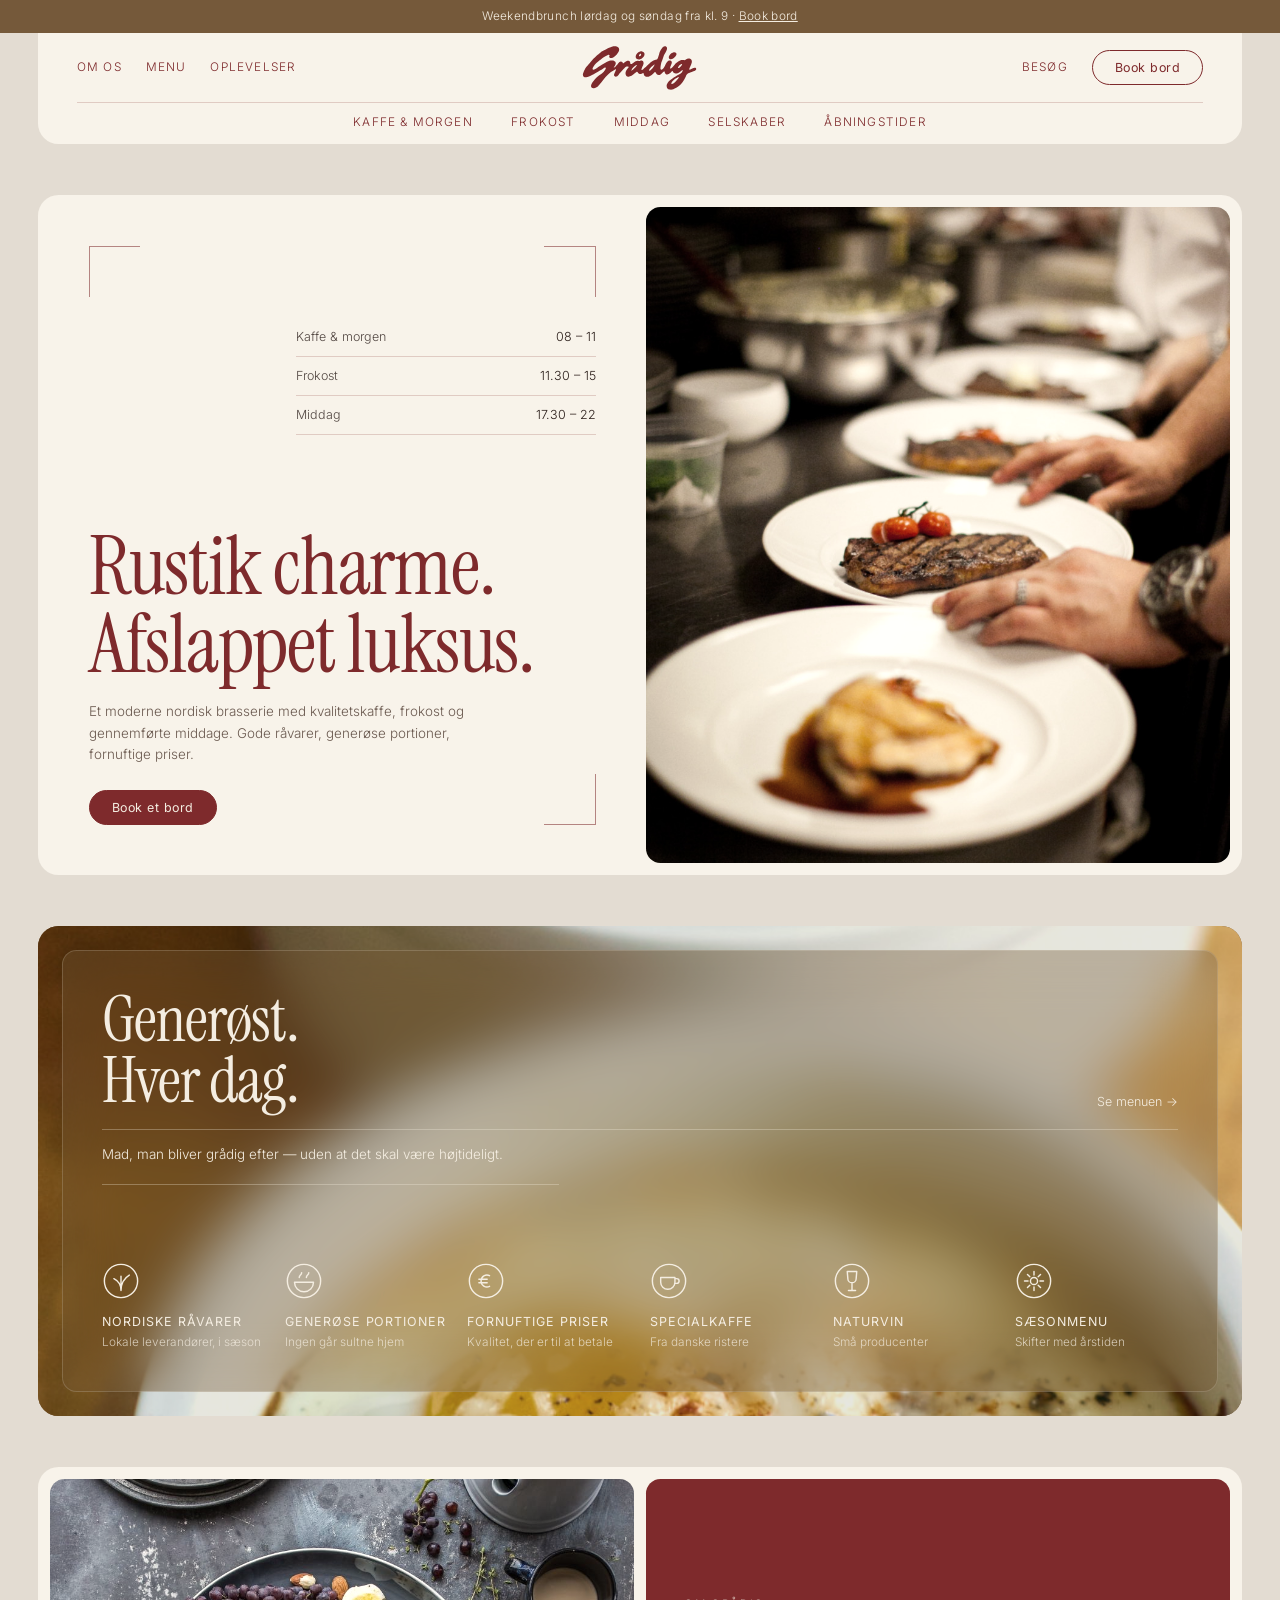
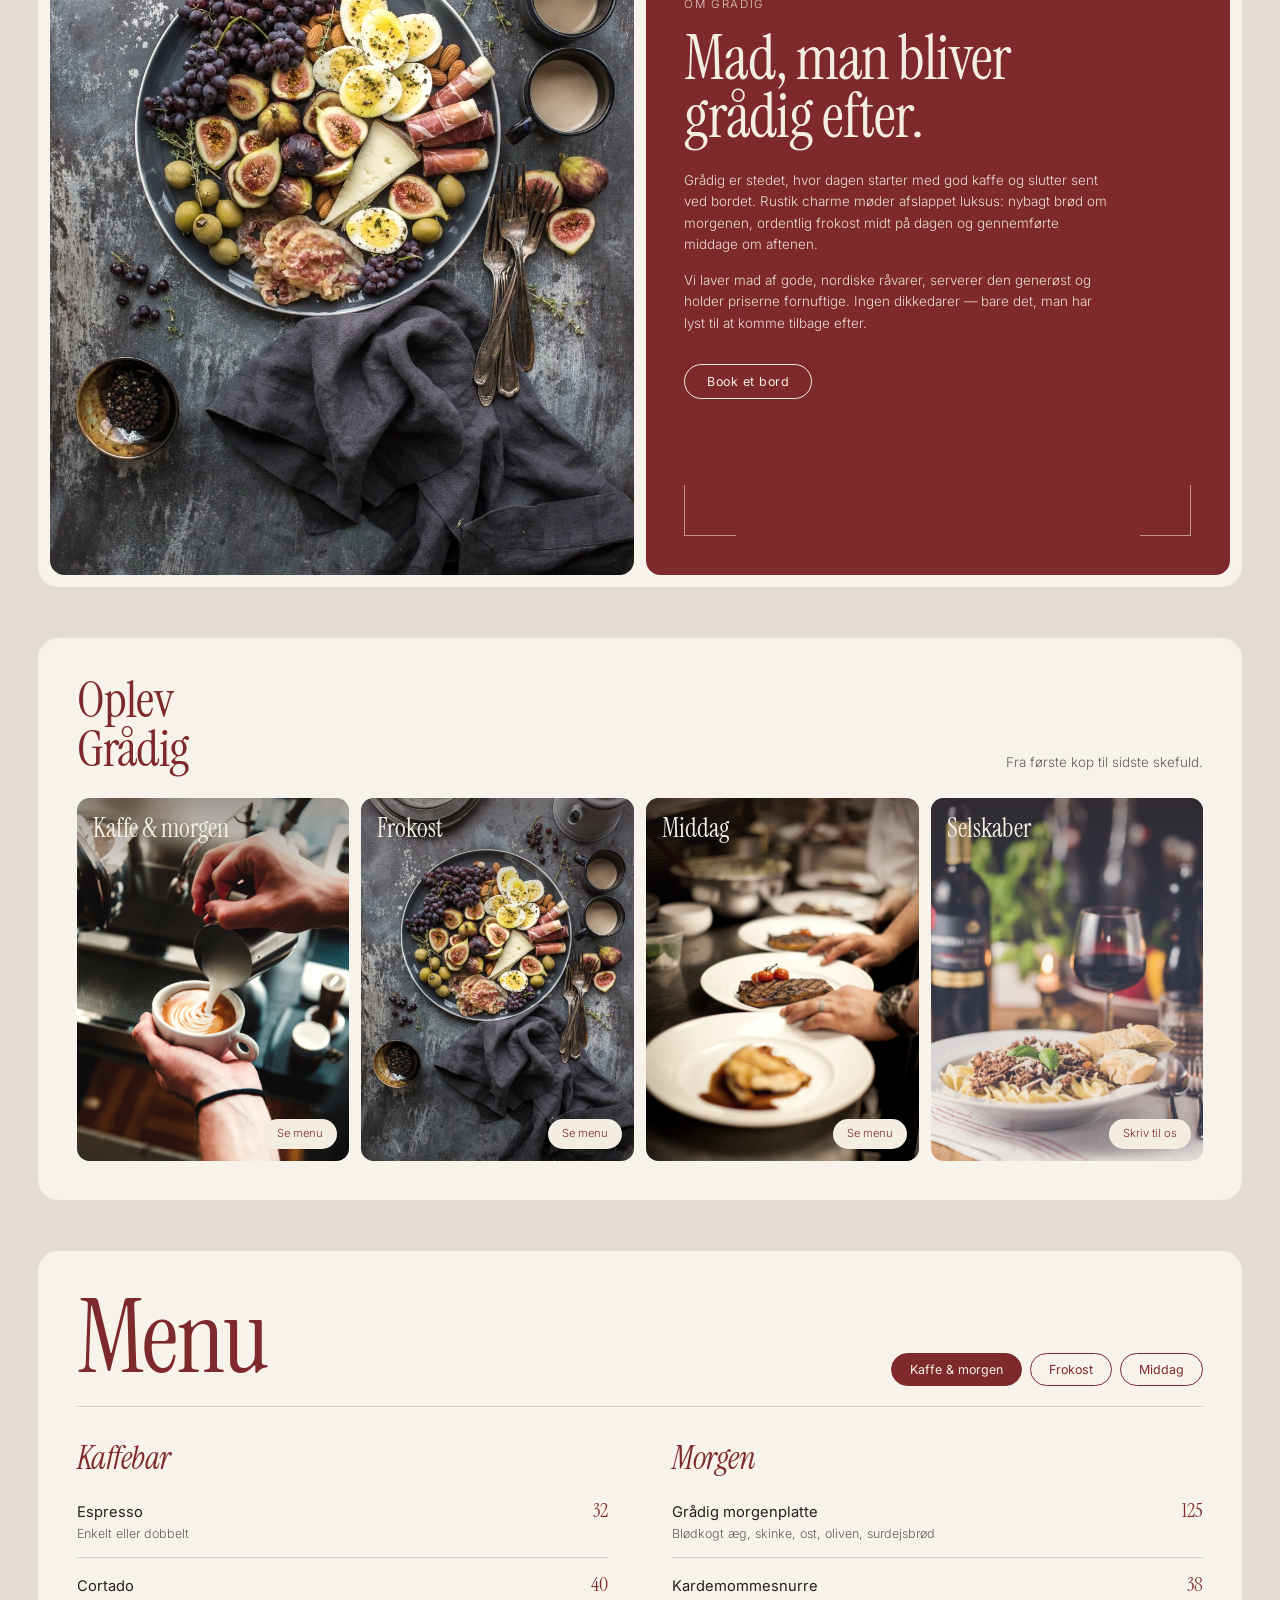
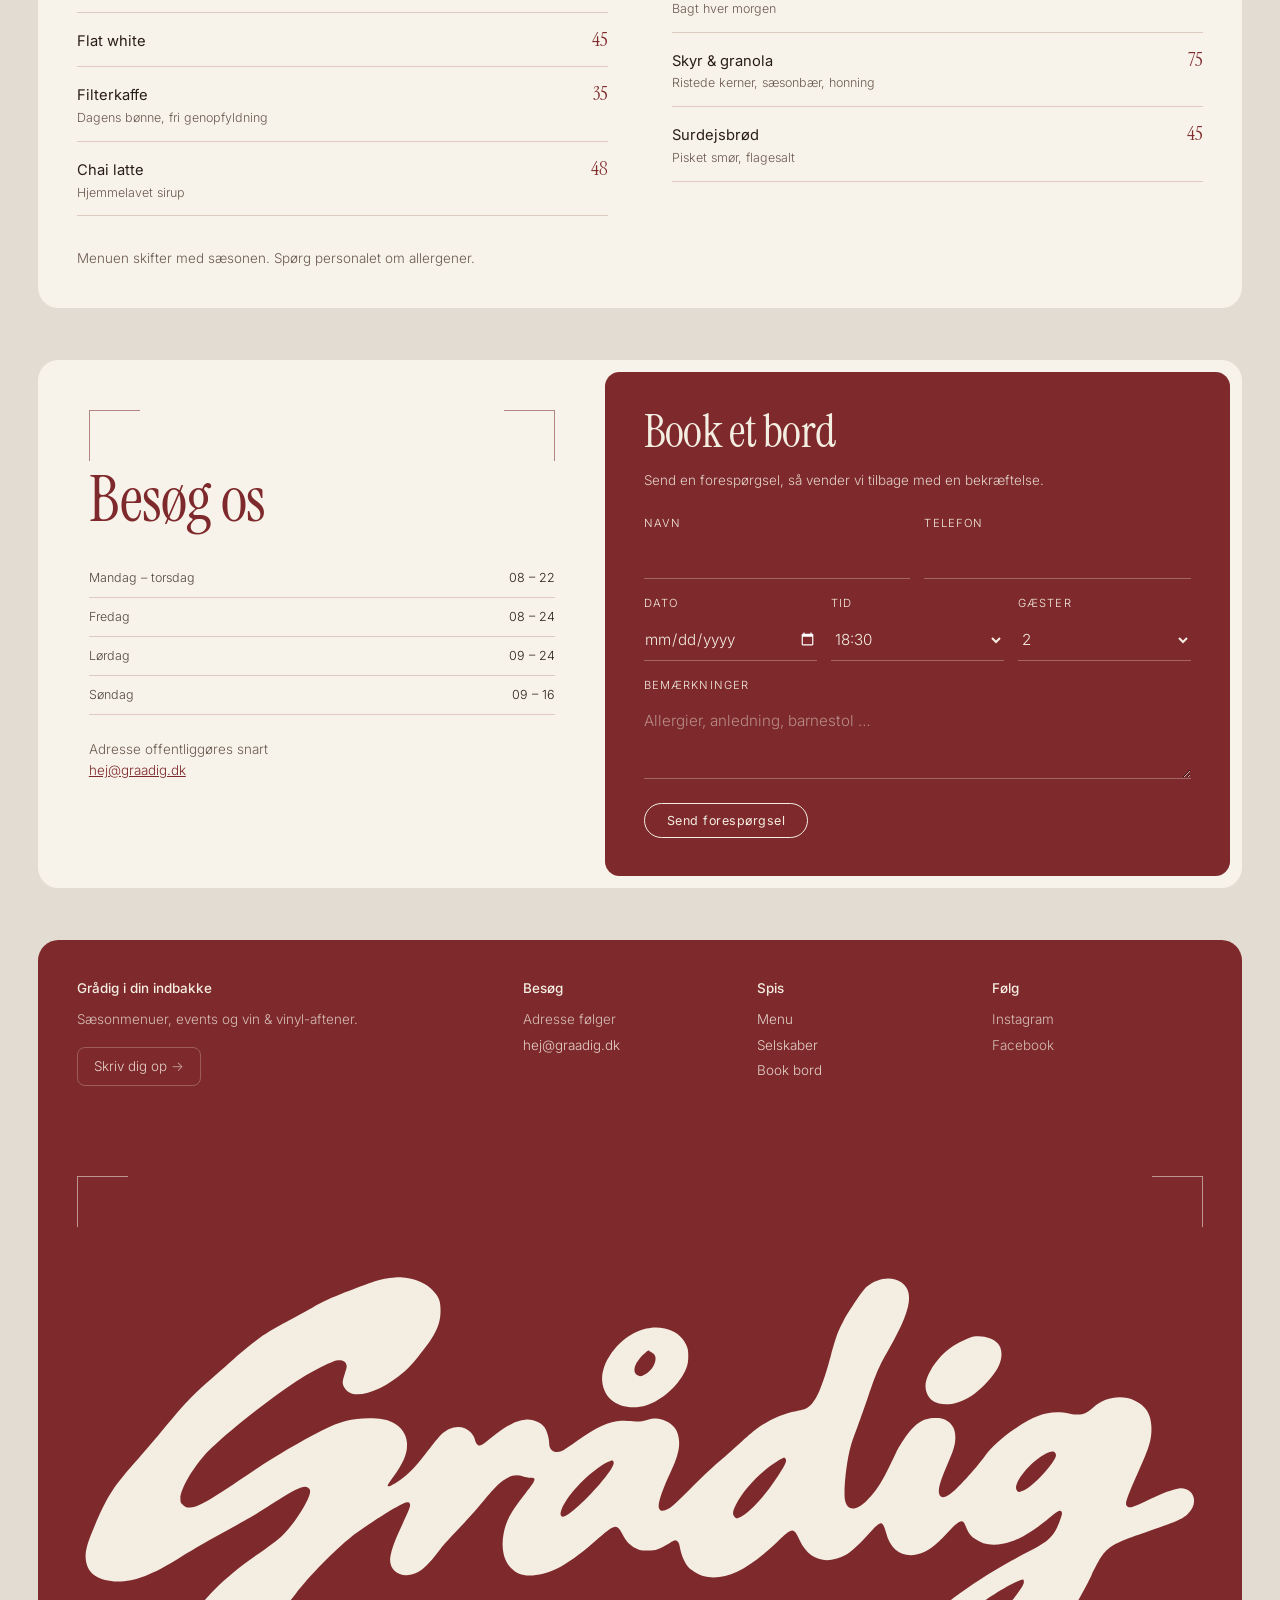
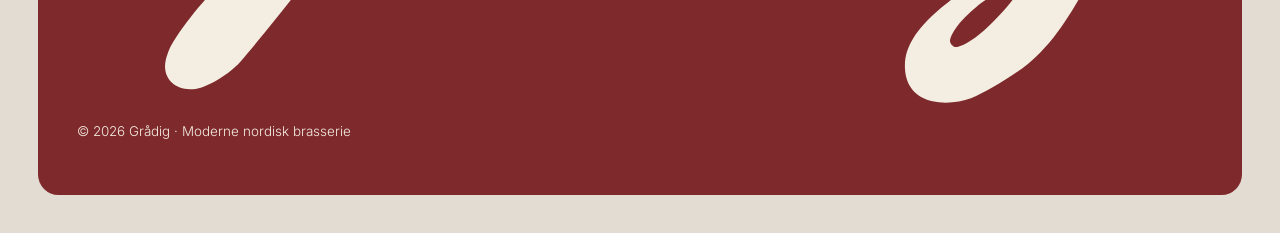
==== commit 94c3f835: "Add hand-painted logo and card-based layout with feature band, categories and big-logo footer Co-Aut" ====
--- a/index.html
+++ b/index.html
@@ -3,9 +3,9 @@
 <head>
   <meta charset="utf-8">
   <meta name="viewport" content="width=device-width, initial-scale=1">
-  <title>GRÅDIG — Nordisk brasserie</title>
-  <meta name="description" content="GRÅDIG er et moderne nordisk brasserie, hvor rustik charme møder afslappet luksus. Kvalitetskaffe, frokost og gennemførte middagsoplevelser.">
-  <meta property="og:title" content="GRÅDIG — Nordisk brasserie">
+  <title>Grådig — Nordisk brasserie</title>
+  <meta name="description" content="Grådig er et moderne nordisk brasserie, hvor rustik charme møder afslappet luksus. Kvalitetskaffe, frokost og gennemførte middagsoplevelser.">
+  <meta property="og:title" content="Grådig — Nordisk brasserie">
   <meta property="og:description" content="Rustik charme møder afslappet luksus. Kaffe, frokost og middag.">
   <meta property="og:url" content="https://graadig.dk">
   <meta property="og:image" content="https://graadig.dk/img/plating.jpg">
@@ -17,73 +17,205 @@
   <link rel="stylesheet" href="styles.css">
 </head>
 <body>
+<svg width="0" height="0" style="position:absolute" aria-hidden="true"><symbol id="logo" viewBox="0 0 1324 520"><g transform="translate(0.000000,520.000000) scale(0.100000,-0.100000)"
+fill="currentColor" stroke="none">
+<path d="M3676 5059 c-105 -14 -172 -34 -385 -115 -282 -107 -381 -151 -506
+-223 -60 -35 -168 -95 -240 -133 -271 -147 -330 -182 -443 -267 -64 -48 -182
+-146 -262 -217 -80 -71 -192 -169 -250 -219 -221 -189 -329 -303 -605 -640
+-77 -93 -194 -231 -260 -305 -299 -335 -357 -423 -518 -795 -86 -201 -111
+-289 -105 -381 11 -166 128 -259 338 -271 209 -12 438 71 767 279 187 117 341
+206 582 335 118 63 266 147 330 187 64 40 177 111 251 158 223 141 301 173
+346 143 38 -24 32 -70 -24 -178 -68 -134 -192 -305 -281 -389 -42 -40 -132
+-111 -201 -157 -267 -181 -431 -311 -595 -476 -194 -195 -458 -542 -527 -693
+-16 -34 -35 -93 -44 -129 -57 -245 155 -409 421 -326 129 41 290 140 409 253
+70 67 400 469 697 849 169 217 452 505 651 665 160 129 575 391 642 406 31 7
+38 5 47 -12 13 -25 0 -61 -86 -243 -96 -200 -145 -344 -145 -422 0 -126 121
+-207 251 -170 116 34 181 92 345 307 27 36 117 135 199 220 83 85 216 235 297
+332 157 188 208 237 291 280 59 31 120 36 182 13 22 -8 60 -14 85 -15 74 0 66
+-24 -60 -184 -170 -214 -227 -319 -256 -472 -31 -167 1 -318 87 -404 71 -71
+137 -94 254 -87 222 13 428 129 777 439 186 165 216 171 273 58 46 -92 93
+-143 163 -177 49 -24 69 -28 142 -28 94 1 131 14 253 87 63 38 68 39 90 25 18
+-12 26 -30 35 -81 12 -72 49 -161 87 -212 33 -43 119 -99 184 -118 30 -9 86
+-16 125 -16 216 1 439 126 749 419 182 173 188 173 264 11 105 -224 310 -288
+536 -167 63 33 187 149 301 280 32 37 72 75 88 83 29 15 32 15 50 -3 10 -11
+27 -53 37 -95 74 -311 366 -358 628 -100 44 42 95 95 114 117 61 70 118 115
+144 115 21 0 29 -9 46 -47 38 -92 54 -116 104 -153 95 -72 202 -92 336 -65
+157 31 309 114 514 278 136 110 158 123 176 101 11 -14 9 -29 -15 -98 -66
+-189 -124 -248 -359 -367 -618 -313 -1160 -710 -1340 -981 -98 -149 -132 -258
+-125 -402 11 -203 123 -335 324 -382 134 -31 321 -16 451 35 168 66 493 262
+666 401 258 207 513 561 749 1038 173 351 172 350 688 530 327 115 393 144
+448 201 51 52 72 98 72 153 0 91 -82 157 -179 143 -74 -11 -186 -52 -336 -124
+-196 -95 -230 -107 -260 -93 -19 9 -25 19 -25 42 0 35 55 176 155 395 123 272
+150 369 143 514 -7 145 -69 241 -193 298 -161 73 -351 42 -490 -80 -94 -83
+-147 -97 -274 -73 -230 44 -376 4 -652 -180 -136 -90 -275 -217 -349 -319
+-108 -149 -336 -397 -407 -444 -63 -42 -89 -48 -113 -26 -42 38 -19 144 79
+368 73 165 94 234 95 317 2 103 -35 168 -119 213 -32 17 -57 22 -120 21 -148
+0 -241 -66 -373 -263 -32 -48 -70 -112 -84 -142 -163 -346 -223 -445 -344
+-564 -125 -123 -221 -126 -254 -10 -26 94 11 462 65 650 14 50 51 155 82 235
+30 80 88 242 127 360 90 264 124 343 231 530 267 463 310 684 157 795 -112 81
+-284 59 -410 -50 -46 -40 -209 -280 -278 -410 -58 -108 -83 -177 -143 -396
+-113 -414 -186 -569 -292 -624 -17 -9 -69 -23 -117 -31 -155 -27 -326 -104
+-467 -210 -33 -24 -123 -102 -200 -172 -77 -70 -192 -172 -255 -226 -63 -54
+-207 -191 -320 -305 -143 -144 -221 -215 -258 -235 -61 -32 -97 -29 -112 8
+-17 47 35 208 139 428 75 157 104 264 98 359 -8 120 -52 188 -152 235 -79 36
+-130 39 -225 14 -71 -20 -94 -22 -164 -15 -44 5 -108 8 -141 7 -135 -3 -304
+-81 -515 -237 -76 -56 -157 -110 -181 -119 -83 -34 -149 5 -149 88 0 61 -27
+155 -55 192 -33 43 -79 69 -145 84 -46 10 -66 9 -125 -4 -113 -27 -213 -88
+-415 -251 -30 -25 -65 -45 -77 -45 -26 0 -48 30 -58 78 -4 19 -25 52 -48 77
+-93 96 -238 82 -354 -33 -25 -26 -91 -106 -145 -179 -122 -162 -172 -219 -265
+-298 -67 -58 -176 -125 -202 -125 -20 0 -12 17 60 116 124 173 166 280 157
+398 -9 104 -68 187 -173 239 -72 35 -140 47 -276 47 -194 0 -347 -40 -550
+-143 -252 -128 -550 -303 -777 -455 -560 -377 -669 -442 -766 -450 -48 -4 -56
+-1 -87 26 -31 27 -34 36 -34 84 0 96 127 326 273 493 176 201 791 693 1152
+920 128 80 349 191 408 204 73 16 122 -12 122 -70 0 -12 -12 -56 -26 -97 -18
+-52 -24 -85 -19 -109 9 -48 59 -100 108 -114 178 -48 527 135 738 387 233 279
+301 410 302 584 1 116 -17 164 -93 244 -67 71 -166 120 -284 141 -97 16 -117
+17 -220 4z m7824 -2059 c16 -29 5 -54 -58 -143 -76 -107 -232 -256 -304 -291
+-64 -31 -83 -29 -98 10 -24 62 101 243 240 347 122 92 198 118 220 77z m-3169
+-71 c13 -26 -9 -71 -106 -219 -151 -229 -331 -420 -438 -465 -35 -14 -38 -14
+-57 5 -29 29 -25 69 16 148 94 183 301 398 498 516 33 20 63 36 68 36 4 0 12
+-9 19 -21z m-2023 -38 c15 -101 -522 -668 -603 -637 -25 9 -28 34 -11 81 68
+177 336 454 543 560 55 28 67 27 71 -4z m4822 -1408 c0 -14 -20 -55 -47 -92
+-237 -337 -572 -641 -736 -668 -29 -4 -40 -1 -61 20 -33 33 -33 64 0 130 49
+96 152 211 291 325 160 130 514 335 545 316 4 -3 8 -17 8 -31z M6692 4465
+c-224 -49 -440 -257 -507 -490 -36 -124 2 -265 93 -346 99 -87 264 -113 416
+-65 192 60 393 247 467 434 17 43 23 78 24 142 0 75 -4 92 -30 144 -47 94
+-128 153 -247 181 -76 18 -133 18 -216 0z m53 -275 c5 0 19 -10 32 -22 62 -58
+-8 -206 -120 -253 -33 -14 -40 -14 -67 0 -68 35 -42 137 63 241 50 49 64 59
+73 48 6 -8 15 -14 19 -14z M10540 4370 c-57 -12 -192 -77 -267 -128 -105 -72
+-206 -192 -264 -315 -38 -83 -45 -140 -25 -209 50 -174 302 -194 532 -42 130
+86 283 259 326 369 38 96 31 186 -18 244 -54 65 -183 101 -284 81z"/>
+</g></symbol></svg>
+
+<div class="announce">
+  <span>Weekendbrunch lørdag og søndag fra kl. 9 · <a href="#book">Book bord</a></span>
+</div>
 
 <header class="nav" id="top">
-  <nav class="nav-left" aria-label="Hovedmenu">
-    <a href="#om">Om</a>
-    <a href="#menu">Menu</a>
-    <a href="#selskaber">Selskaber</a>
-    <a href="#besog">Besøg</a>
+  <div class="nav-row">
+    <nav class="nav-side" aria-label="Info">
+      <a href="#om">Om os</a>
+      <a href="#menu">Menu</a>
+      <a href="#oplevelser">Oplevelser</a>
+    </nav>
+    <a href="#top" class="logo" aria-label="Grådig forside"><svg class="logo-mark" viewBox="0 0 1324 520" aria-hidden="true"><use href="#logo"/></svg></a>
+    <div class="nav-side nav-end">
+      <a href="#besog">Besøg</a>
+      <a href="#book" class="pill">Book bord</a>
+      <button class="burger" aria-label="Åbn menu" aria-expanded="false"><span></span><span></span></button>
+    </div>
+  </div>
+  <nav class="nav-cats" aria-label="Hovedmenu">
+    <a href="#menu" data-tab="t-kaffe">Kaffe &amp; morgen</a>
+    <a href="#menu" data-tab="t-frokost">Frokost</a>
+    <a href="#menu" data-tab="t-middag">Middag</a>
+    <a href="#oplevelser">Selskaber</a>
+    <a href="#besog">Åbningstider</a>
   </nav>
-  <a href="#top" class="logo" aria-label="GRÅDIG forside">GRÅDIG</a>
-  <div class="nav-right">
-    <a href="#book" class="pill">Book bord</a>
-    <button class="burger" aria-label="Åbn menu" aria-expanded="false"><span></span><span></span></button>
-  </div>
 </header>
 
 <main>
   <!-- HERO -->
-  <section class="panel hero">
-    <div class="hero-top">
-      <div>
-        <h1 class="reveal">Rustik charme<br>møder afslappet luksus</h1>
-        <p class="small hero-sub reveal">Et moderne nordisk brasserie med kvalitetskaffe, frokost og gennemførte middage — lavet af gode råvarer, serveret generøst, til fornuftige priser.</p>
-      </div>
-      <dl class="spec reveal">
+  <section class="card hero">
+    <div class="hero-text framed">
+      <span class="corner tl"></span><span class="corner tr"></span><span class="corner br"></span>
+      <dl class="spec hero-spec">
         <div><dt>Kaffe &amp; morgen</dt><dd>08 – 11</dd></div>
         <div><dt>Frokost</dt><dd>11.30 – 15</dd></div>
         <div><dt>Middag</dt><dd>17.30 – 22</dd></div>
-        <div><dt>Råvarer</dt><dd>Nordiske, i sæson</dd></div>
-        <div><dt>Portioner</dt><dd>Generøse</dd></div>
-        <div><dt>Priser</dt><dd>Fornuftige</dd></div>
       </dl>
-    </div>
-    <div class="hero-bottom">
-      <figure class="inset reveal"><img src="img/vin.jpg" alt="Pasta, brød og et glas rødvin på et dækket bord" width="480" height="594"></figure>
+      <div>
+        <h1 class="reveal">Rustik charme.<br>Afslappet luksus.</h1>
+        <p class="small hero-sub reveal">Et moderne nordisk brasserie med kvalitetskaffe, frokost og gennemførte middage. Gode råvarer, generøse portioner, fornuftige priser.</p>
+        <a href="#book" class="pill pill-solid">Book et bord</a>
+      </div>
+    </div>
+    <figure class="hero-photo"><img src="img/plating.jpg" alt="Kokke anretter tallerkener i køkkenet" width="960" height="1440"></figure>
+  </section>
+
+  <!-- FEATURE BAND -->
+  <section class="card band">
+    <img class="band-bg" src="img/gratin.jpg" alt="" loading="lazy">
+    <div class="band-glass">
+      <div class="band-head">
+        <h2 class="reveal">Generøst.<br>Hver dag.</h2>
+        <a href="#menu" class="arrow">Se menuen <span aria-hidden="true">→</span></a>
+      </div>
+      <p class="small band-sub">Mad, man bliver grådig efter — uden at det skal være højtideligt.</p>
+      <ul class="features">
+        <li>
+          <svg viewBox="0 0 32 32" aria-hidden="true"><circle cx="16" cy="16" r="14"/><path d="M16 24c0-6 2-10 7-13M16 24c0-5-2-8-6-10M16 24V12"/></svg>
+          <strong>Nordiske råvarer</strong><span>Lokale leverandører, i sæson</span>
+        </li>
+        <li>
+          <svg viewBox="0 0 32 32" aria-hidden="true"><circle cx="16" cy="16" r="14"/><path d="M8 17h16a8 8 0 0 1-16 0zM12 13c0-2 2-2 2-4M18 13c0-2 2-2 2-4"/></svg>
+          <strong>Generøse portioner</strong><span>Ingen går sultne hjem</span>
+        </li>
+        <li>
+          <svg viewBox="0 0 32 32" aria-hidden="true"><circle cx="16" cy="16" r="14"/><path d="M19 11.5a5 5 0 1 0 0 9M10 14.5h7M10 17.5h7"/></svg>
+          <strong>Fornuftige priser</strong><span>Kvalitet, der er til at betale</span>
+        </li>
+        <li>
+          <svg viewBox="0 0 32 32" aria-hidden="true"><circle cx="16" cy="16" r="14"/><path d="M9 13h12v4a6 6 0 0 1-12 0zM21 14h1.5a2 2 0 0 1 0 4H21"/></svg>
+          <strong>Specialkaffe</strong><span>Fra danske ristere</span>
+        </li>
+        <li>
+          <svg viewBox="0 0 32 32" aria-hidden="true"><circle cx="16" cy="16" r="14"/><path d="M12 8h8l-.5 6a3.5 3.5 0 0 1-7 0zM16 17.5V24M13 24h6"/></svg>
+          <strong>Naturvin</strong><span>Små producenter</span>
+        </li>
+        <li>
+          <svg viewBox="0 0 32 32" aria-hidden="true"><circle cx="16" cy="16" r="14"/><path d="M16 8v3M16 21v3M8 16h3M21 16h3M10.5 10.5l2 2M19.5 19.5l2 2M21.5 10.5l-2 2M12.5 19.5l-2 2"/><circle cx="16" cy="16" r="3"/></svg>
+          <strong>Sæsonmenu</strong><span>Skifter med årstiden</span>
+        </li>
+      </ul>
+    </div>
+  </section>
+
+  <!-- OM (split) -->
+  <section class="card split" id="om">
+    <figure class="split-photo"><img src="img/platte.jpg" alt="Platte med figner, ost, pålæg og druer" loading="lazy" width="960" height="1440"></figure>
+    <div class="split-text panel framed">
+      <span class="corner bl"></span><span class="corner br"></span>
+      <p class="eyebrow">Om Grådig</p>
+      <h2 class="reveal">Mad, man bliver<br>grådig efter.</h2>
+      <p class="small">Grådig er stedet, hvor dagen starter med god kaffe og slutter sent ved bordet. Rustik charme møder afslappet luksus: nybagt brød om morgenen, ordentlig frokost midt på dagen og gennemførte middage om aftenen.</p>
+      <p class="small">Vi laver mad af gode, nordiske råvarer, serverer den generøst og holder priserne fornuftige. Ingen dikkedarer — bare det, man har lyst til at komme tilbage efter.</p>
       <a href="#book" class="pill pill-light">Book et bord</a>
     </div>
   </section>
 
-  <!-- SPLIT: OM -->
-  <section class="split" id="om">
-    <div class="split-photo">
-      <img src="img/plating.jpg" alt="Kokke anretter tallerkener i køkkenet" loading="lazy" width="960" height="1440">
-      <h2>Ærlige<br>nordiske smage</h2>
-    </div>
-    <div class="split-text">
-      <p class="intro reveal">GRÅDIG er stedet, hvor dagen starter med god kaffe og slutter sent ved bordet. Vi laver mad, man bliver grådig efter — uden at det skal være højtideligt.</p>
-      <div class="blocks">
-        <article class="reveal">
-          <h3>Café</h3>
-          <p class="small">Specialkaffe fra danske ristere, kardemommesnurrer fra ovnen og morgenplatter med blødkogte æg, ost og surdejsbrød.</p>
-        </article>
-        <article class="reveal">
-          <h3>Frokost</h3>
-          <p class="small">Klassisk smørrebrød og brasserieretter med respekt for håndværket. Generøst anrettet, så ingen går sultne tilbage til kontoret.</p>
-        </article>
-        <article class="reveal">
-          <h3>Middag</h3>
-          <p class="small">Sæsonmenuer til hele bordet, à la carte-klassikere og en vinliste med fokus på små producenter. Lys dæmpet, stemningen høj.</p>
-          <a href="#book" class="arrow">Book et bord <span aria-hidden="true">→</span></a>
-        </article>
-      </div>
-      <figure class="thumb reveal"><img src="img/kaffe.jpg" alt="Barista hælder mælk i en cappuccino" loading="lazy" width="960" height="1200"></figure>
+  <!-- KATEGORIER -->
+  <section class="card cats-card" id="oplevelser">
+    <div class="cats-head">
+      <h2 class="reveal">Oplev<br>Grådig</h2>
+      <p class="small">Fra første kop til sidste skefuld.</p>
+    </div>
+    <div class="cats">
+      <a class="cat" href="#menu" data-tab="t-kaffe">
+        <img src="img/kaffe.jpg" alt="Barista hælder mælk i en cappuccino" loading="lazy">
+        <span class="cat-title">Kaffe &amp; morgen</span>
+        <span class="cat-btn">Se menu</span>
+      </a>
+      <a class="cat" href="#menu" data-tab="t-frokost">
+        <img src="img/platte.jpg" alt="Frokostplatte med ost og frugt" loading="lazy">
+        <span class="cat-title">Frokost</span>
+        <span class="cat-btn">Se menu</span>
+      </a>
+      <a class="cat" href="#menu" data-tab="t-middag">
+        <img src="img/plating.jpg" alt="Middagsretter anrettes" loading="lazy">
+        <span class="cat-title">Middag</span>
+        <span class="cat-btn">Se menu</span>
+      </a>
+      <a class="cat" href="mailto:hej@graadig.dk?subject=Selskab%20hos%20Gr%C3%A5dig">
+        <img src="img/vin.jpg" alt="Dækket bord med pasta og rødvin" loading="lazy">
+        <span class="cat-title">Selskaber</span>
+        <span class="cat-btn">Skriv til os</span>
+      </a>
     </div>
   </section>
 
   <!-- MENU -->
-  <section class="menu" id="menu">
+  <section class="card menu" id="menu">
     <div class="menu-head">
       <h2 class="reveal">Menu</h2>
       <div class="tabs" role="tablist" aria-label="Menukort">
@@ -113,7 +245,6 @@
           <div><dt>Surdejsbrød<small>Pisket smør, flagesalt</small></dt><dd>45</dd></div>
         </dl>
       </div>
-      <figure class="menu-photo"><img src="img/platte.jpg" alt="Platte med figner, ost, pålæg og druer" loading="lazy" width="960" height="1440"></figure>
     </div>
 
     <div class="menu-panel" role="tabpanel" id="m-frokost" aria-labelledby="t-frokost" hidden>
@@ -133,7 +264,6 @@
           <div><dt>Grøn salat<small>Bagt græskar, hytteost, ristede frø</small></dt><dd>135</dd></div>
         </dl>
       </div>
-      <figure class="menu-photo"><img src="img/plating.jpg" alt="Anrettede retter klar til servering" loading="lazy" width="960" height="1440"></figure>
     </div>
 
     <div class="menu-panel" role="tabpanel" id="m-middag" aria-labelledby="t-middag" hidden>
@@ -155,39 +285,22 @@
           <div><dt>Crème brûlée<small>Vanilje, brændt sukker — til at dele</small></dt><dd>85</dd></div>
         </dl>
       </div>
-      <figure class="menu-photo"><img src="img/gratin.jpg" alt="Gratinerede retter i hvide forme" loading="lazy" width="960" height="1440"></figure>
     </div>
     <p class="small menu-foot">Menuen skifter med sæsonen. Spørg personalet om allergener.</p>
   </section>
 
-  <!-- SELSKABER -->
-  <section class="panel olive" id="selskaber">
-    <div class="olive-grid">
-      <h2 class="reveal">Lange borde,<br>gode anledninger</h2>
-      <div class="olive-text reveal">
-        <p class="small">Fødselsdag, firmafest, barnedåb eller bryllup. Vi sammensætter menu og vin sammen med jer og dækker op til op til 40 gæster i restauranten — eller lukker hele huset.</p>
-        <dl class="spec">
-          <div><dt>Gæster</dt><dd>12 – 40</dd></div>
-          <div><dt>Menu</dt><dd>Fra 395 kr.</dd></div>
-          <div><dt>Weekendbrunch</dt><dd>Lør – søn</dd></div>
-          <div><dt>Vin &amp; vinyl</dt><dd>1. torsdag i måneden</dd></div>
-        </dl>
-        <a href="mailto:hej@graadig.dk?subject=Selskab%20hos%20GR%C3%85DIG" class="pill pill-light">Skriv til os</a>
-      </div>
-    </div>
-  </section>
-
   <!-- BESØG + BOOK -->
-  <section class="visit" id="besog">
-    <div class="visit-info">
+  <section class="card visit" id="besog">
+    <div class="visit-info framed">
+      <span class="corner tl"></span><span class="corner tr"></span>
       <h2 class="reveal">Besøg os</h2>
-      <dl class="spec spec-dark reveal">
+      <dl class="spec spec-dark">
         <div><dt>Mandag – torsdag</dt><dd>08 – 22</dd></div>
         <div><dt>Fredag</dt><dd>08 – 24</dd></div>
         <div><dt>Lørdag</dt><dd>09 – 24</dd></div>
         <div><dt>Søndag</dt><dd>09 – 16</dd></div>
       </dl>
-      <p class="small contact reveal">Adresse offentliggøres snart<br><a href="mailto:hej@graadig.dk">hej@graadig.dk</a></p>
+      <p class="small contact">Adresse offentliggøres snart<br><a href="mailto:hej@graadig.dk">hej@graadig.dk</a></p>
     </div>
 
     <form class="panel book" id="book" action="mailto:hej@graadig.dk" method="post" enctype="text/plain">
@@ -212,13 +325,22 @@
   </section>
 </main>
 
-<footer class="footer">
-  <div class="footer-logo">GRÅDIG</div>
-  <div class="footer-row small">
-    <span>Moderne nordisk brasserie</span>
-    <a href="mailto:hej@graadig.dk">hej@graadig.dk</a>
-    <span>© <span id="year">2026</span></span>
+<footer class="card panel footer">
+  <div class="footer-cols small">
+    <div class="footer-news">
+      <strong>Grådig i din indbakke</strong>
+      <span>Sæsonmenuer, events og vin &amp; vinyl-aftener.</span>
+      <a class="news-btn" href="mailto:hej@graadig.dk?subject=Nyhedsbrev">Skriv dig op <span aria-hidden="true">→</span></a>
+    </div>
+    <div><strong>Besøg</strong><span>Adresse følger</span><a href="mailto:hej@graadig.dk">hej@graadig.dk</a></div>
+    <div><strong>Spis</strong><a href="#menu">Menu</a><a href="#oplevelser">Selskaber</a><a href="#book">Book bord</a></div>
+    <div><strong>Følg</strong><span>Instagram</span><span>Facebook</span></div>
   </div>
+  <div class="footer-logo framed">
+    <span class="corner tl"></span><span class="corner tr"></span>
+    <svg class="logo-mark" viewBox="0 0 1324 520" aria-hidden="true"><use href="#logo"/></svg>
+  </div>
+  <p class="footer-copy small">© <span id="year">2026</span> Grådig · Moderne nordisk brasserie</p>
 </footer>
 
 <script src="script.js"></script>
--- a/styles.css
+++ b/styles.css
@@ -1,122 +1,160 @@
-/* GRÅDIG — palette from the Pinterest reference (oxblood, olive brown, cream) */
+/* Grådig — oxblood, olive and cream palette; card layout on a warm grey canvas */
 :root {
   --oxblood: #7E2A2C;
   --oxblood-deep: #5E1D20;
   --olive: #75593A;
-  --cream: #F2EADC;
+  --cream: #F4EDE1;
   --paper: #F8F3EA;
+  --canvas: #E3DCD2;
   --ink: #2A1D19;
   --ink-soft: #6B5A50;
-  --line-light: rgba(242, 234, 220, .28);
-  --line-dark: rgba(126, 42, 44, .22);
+  --line-light: rgba(244, 237, 225, .3);
+  --line-dark: rgba(126, 42, 44, .2);
 
   --serif: "Instrument Serif", "Times New Roman", serif;
   --sans: "Inter", system-ui, sans-serif;
-  --gutter: clamp(16px, 4vw, 56px);
+  --gutter: clamp(12px, 3vw, 40px);
+  --pad: clamp(20px, 3vw, 40px);
+  --radius: clamp(14px, 1.6vw, 22px);
+  --gap: clamp(16px, 4vw, 64px);
 }
 
 *, *::before, *::after { box-sizing: border-box; }
 html { scroll-behavior: smooth; }
-body { margin: 0; background: var(--paper); color: var(--ink); font: 300 16px/1.6 var(--sans); -webkit-font-smoothing: antialiased; overflow-x: hidden; }
+body { margin: 0; background: var(--canvas); color: var(--ink); font: 300 16px/1.6 var(--sans); -webkit-font-smoothing: antialiased; overflow-x: hidden; }
 a { color: inherit; }
-img { display: block; width: 100%; height: 100%; object-fit: cover; filter: sepia(.18) saturate(.9) contrast(1.02); }
+img { display: block; width: 100%; height: 100%; object-fit: cover; filter: sepia(.15) saturate(.92); }
 figure { margin: 0; }
 h1, h2, h3 { font-family: var(--serif); font-weight: 400; line-height: .95; margin: 0; letter-spacing: -0.015em; }
-.small { font-size: .82rem; line-height: 1.6; }
-
-/* Pill buttons */
+.small { font-size: .84rem; line-height: 1.6; }
+.eyebrow { font-size: .72rem; letter-spacing: .14em; text-transform: uppercase; margin: 0 0 16px; opacity: .8; }
+
+/* Logo (hand-painted mark, recoloured via mask) */
+.logo-mark { display: block; width: 100%; height: auto; aspect-ratio: 1324 / 520; fill: currentColor; }
+
+/* Cards */
+.card { background: var(--paper); border-radius: var(--radius); margin: 0 var(--gutter) var(--gap); overflow: hidden; }
+.panel { background: var(--oxblood); color: var(--cream); }
+
+/* Corner brackets */
+.framed { position: relative; }
+.corner { position: absolute; width: clamp(28px, 4vw, 52px); height: clamp(28px, 4vw, 52px); border: 0 solid currentColor; opacity: .55; pointer-events: none; }
+.corner.tl { top: var(--pad); left: var(--pad); border-top-width: 1.5px; border-left-width: 1.5px; }
+.corner.tr { top: var(--pad); right: var(--pad); border-top-width: 1.5px; border-right-width: 1.5px; }
+.corner.bl { bottom: var(--pad); left: var(--pad); border-bottom-width: 1.5px; border-left-width: 1.5px; }
+.corner.br { bottom: var(--pad); right: var(--pad); border-bottom-width: 1.5px; border-right-width: 1.5px; }
+
+/* Pills */
 .pill {
-  display: inline-block; padding: 10px 26px; border-radius: 999px; border: 1px solid var(--oxblood);
-  color: var(--oxblood); background: transparent; text-decoration: none; font: 400 .8rem var(--sans);
+  display: inline-block; padding: 9px 22px; border-radius: 999px; border: 1px solid var(--oxblood);
+  color: var(--oxblood); background: transparent; text-decoration: none; font: 400 .78rem var(--sans);
   letter-spacing: .04em; cursor: pointer; transition: background .3s, color .3s;
 }
-.pill:hover { background: var(--oxblood); color: var(--cream); }
+.pill:hover, .pill-solid { background: var(--oxblood); color: var(--cream); }
+.pill-solid:hover { background: var(--oxblood-deep); }
 .pill-light { border-color: var(--cream); color: var(--cream); }
 .pill-light:hover { background: var(--cream); color: var(--oxblood); }
-
-/* Nav */
-.nav {
-  position: sticky; top: 0; z-index: 50; display: grid; grid-template-columns: 1fr auto 1fr; align-items: center;
-  padding: 16px var(--gutter); background: color-mix(in srgb, var(--paper) 90%, transparent); backdrop-filter: blur(10px);
-  border-bottom: 1px solid transparent; transition: border-color .3s;
-}
-.nav.scrolled { border-color: var(--line-dark); }
-.nav-left { display: flex; gap: 28px; }
-.nav-left a { text-decoration: none; font-size: .82rem; letter-spacing: .04em; color: var(--oxblood); }
-.nav-left a:hover { text-decoration: underline; text-underline-offset: 4px; }
-.logo { font: 400 1.9rem var(--serif); letter-spacing: .14em; text-decoration: none; color: var(--oxblood); }
-.nav-right { justify-self: end; display: flex; align-items: center; gap: 12px; }
+.arrow { font-size: .78rem; text-decoration: none; white-space: nowrap; }
+.arrow span { display: inline-block; transition: transform .3s; }
+.arrow:hover span { transform: translateX(5px); }
+
+/* Announcement + nav */
+.announce { background: var(--olive); color: var(--cream); text-align: center; font-size: .74rem; padding: 7px 16px; letter-spacing: .03em; }
+.nav { position: sticky; top: 0; z-index: 50; background: var(--paper); margin: 0 var(--gutter) var(--gap); border-radius: 0 0 var(--radius) var(--radius); padding: 0 var(--pad); transition: box-shadow .3s; }
+.nav.scrolled { box-shadow: 0 10px 30px -18px rgba(42, 29, 25, .35); }
+.nav-row { display: grid; grid-template-columns: 1fr auto 1fr; align-items: center; padding: 12px 0; border-bottom: 1px solid var(--line-dark); }
+.nav-side { display: flex; align-items: center; gap: 24px; }
+.nav-end { justify-content: flex-end; }
+.nav-side > a:not(.pill), .nav-cats a { text-decoration: none; font-size: .74rem; letter-spacing: .1em; text-transform: uppercase; color: var(--oxblood); }
+.nav-side > a:not(.pill):hover, .nav-cats a:hover { text-decoration: underline; text-underline-offset: 4px; }
+.logo { color: var(--oxblood); display: block; width: clamp(96px, 9vw, 130px); }
+.nav-cats { display: flex; justify-content: center; gap: clamp(16px, 3vw, 40px); padding: 10px 0 12px; }
 .burger { display: none; background: none; border: 0; width: 36px; height: 36px; cursor: pointer; padding: 0; }
 .burger span { display: block; width: 24px; height: 1.5px; background: var(--oxblood); margin: 6px auto; transition: transform .3s; }
 
-/* Panels */
-.panel { background: var(--oxblood); color: var(--cream); }
-
 /* Hero */
-.hero { margin: 0 var(--gutter); padding: clamp(28px, 4vw, 48px); min-height: min(calc(100vh - 110px), 860px); display: flex; flex-direction: column; justify-content: space-between; gap: 48px; }
-.hero-top { display: grid; grid-template-columns: 1.4fr 1fr; gap: clamp(32px, 6vw, 120px); }
-.hero h1 { font-size: clamp(3rem, 7.4vw, 7.2rem); }
-.hero-sub { max-width: 30em; margin: 24px 0 0; opacity: .85; }
-.spec { margin: 0; align-self: start; }
-.spec div { display: flex; justify-content: space-between; gap: 16px; padding: 9px 0; border-bottom: 1px solid var(--line-light); font-size: .78rem; }
-.spec dt { opacity: .85; }
+.hero { display: grid; grid-template-columns: 1fr 1fr; gap: 12px; padding: 12px; min-height: min(calc(100vh - 220px), 700px); }
+.hero-text { display: flex; flex-direction: column; justify-content: space-between; gap: 48px; padding: calc(var(--pad) + 8px) var(--pad) var(--pad); color: var(--oxblood); }
+.hero-text .hero-spec { width: min(100%, 300px); margin: clamp(40px, 5vw, 64px) 0 0 auto; color: var(--ink); }
+.hero h1 { font-size: clamp(3rem, 6.4vw, 6.4rem); margin-bottom: 18px; }
+.hero-sub { max-width: 30em; color: var(--ink-soft); margin: 0 0 24px; }
+.hero-photo { border-radius: calc(var(--radius) - 6px); overflow: hidden; min-height: 360px; }
+
+.spec { margin: 0; }
+.spec div { display: flex; justify-content: space-between; gap: 16px; padding: 9px 0; border-bottom: 1px solid var(--line-dark); font-size: .78rem; }
+.spec dt { opacity: .8; }
 .spec dd { margin: 0; text-align: right; }
-.spec-dark div { border-color: var(--line-dark); }
-.hero-bottom { display: flex; justify-content: space-between; align-items: flex-end; gap: 24px; }
-.inset { width: clamp(120px, 14vw, 200px); aspect-ratio: 4 / 5; overflow: hidden; }
+
+/* Feature band (frosted glass over photo) */
+.band { position: relative; padding: clamp(16px, 2vw, 24px); background: var(--olive); }
+.band-bg { position: absolute; inset: 0; filter: sepia(.3) saturate(1.1) brightness(.9); }
+.band-glass {
+  position: relative; border-radius: calc(var(--radius) - 6px); padding: var(--pad); color: var(--cream);
+  background: rgba(117, 89, 58, .38); backdrop-filter: blur(28px) saturate(1.2); -webkit-backdrop-filter: blur(28px) saturate(1.2);
+  border: 1px solid rgba(244, 237, 225, .18);
+}
+.band-head { display: flex; justify-content: space-between; align-items: end; gap: 24px; padding-bottom: 18px; border-bottom: 1px solid var(--line-light); }
+.band h2 { font-size: clamp(2.6rem, 5vw, 4.8rem); }
+.band-sub { margin: 14px 0 0; padding-bottom: 18px; border-bottom: 1px solid var(--line-light); max-width: 34em; }
+.features { list-style: none; margin: clamp(40px, 6vw, 88px) 0 0; padding: 0; display: grid; grid-template-columns: repeat(6, 1fr); gap: 20px; }
+.features li { display: grid; gap: 4px; align-content: start; }
+.features svg { width: 38px; height: 38px; fill: none; stroke: currentColor; stroke-width: 1.2; stroke-linecap: round; stroke-linejoin: round; margin-bottom: 10px; }
+.features strong { font-weight: 400; font-size: .78rem; letter-spacing: .08em; text-transform: uppercase; line-height: 1.25; }
+.features span { font-size: .74rem; opacity: .75; }
 
 /* Split */
-.split { display: grid; grid-template-columns: 1fr 1fr; margin: clamp(48px, 7vw, 96px) var(--gutter) 0; min-height: min(90vh, 900px); }
-.split-photo { position: relative; overflow: hidden; background: var(--olive); }
-.split-photo h2 { position: absolute; top: clamp(24px, 3vw, 40px); left: clamp(24px, 3vw, 40px); color: var(--cream); font-size: clamp(2.6rem, 5vw, 4.8rem); text-shadow: 0 2px 30px rgba(0,0,0,.25); }
-.split-text { background: var(--cream); padding: clamp(28px, 4vw, 56px); display: grid; grid-template-columns: 1fr 1fr; grid-template-rows: auto 1fr auto; gap: 32px; }
-.intro { grid-column: 1 / -1; font: 400 clamp(1.4rem, 2.2vw, 2rem)/1.15 var(--serif); color: var(--oxblood); margin: 0; max-width: 22em; }
-.blocks { grid-column: 1; grid-row: 2 / 4; align-self: end; display: grid; gap: 28px; color: var(--oxblood); }
-.blocks h3 { font-size: 1.5rem; margin-bottom: 6px; }
-.blocks p { margin: 0; color: var(--ink-soft); max-width: 24em; }
-.arrow { display: inline-block; margin-top: 12px; font-size: .78rem; text-decoration: none; color: var(--oxblood); }
-.arrow span { display: inline-block; transition: transform .3s; }
-.arrow:hover span { transform: translateX(5px); }
-.thumb { grid-column: 2; grid-row: 3; justify-self: end; width: clamp(120px, 12vw, 180px); aspect-ratio: 4 / 5; overflow: hidden; }
+.split { display: grid; grid-template-columns: 1fr 1fr; gap: 12px; padding: 12px; min-height: min(80vh, 760px); }
+.split-photo { border-radius: calc(var(--radius) - 6px); overflow: hidden; min-height: 360px; }
+.split-text { border-radius: calc(var(--radius) - 6px); padding: var(--pad) var(--pad) calc(var(--pad) + 60px); display: flex; flex-direction: column; justify-content: center; }
+.split-text h2 { font-size: clamp(2.6rem, 4.8vw, 4.6rem); margin-bottom: 24px; }
+.split-text p.small { max-width: 32em; margin: 0 0 14px; opacity: .9; }
+.split-text .pill { align-self: flex-start; margin-top: 16px; }
+
+/* Categories */
+.cats-card { padding: var(--pad); }
+.cats-head { display: flex; justify-content: space-between; align-items: end; gap: 16px; margin-bottom: 24px; color: var(--oxblood); }
+.cats-head h2 { font-size: clamp(2.4rem, 4vw, 3.6rem); }
+.cats-head p { margin: 0; color: var(--ink-soft); }
+.cats { display: grid; grid-template-columns: repeat(4, 1fr); gap: 12px; }
+.cat { position: relative; display: block; aspect-ratio: 3 / 4; border-radius: calc(var(--radius) - 8px); overflow: hidden; text-decoration: none; color: var(--cream); }
+.cat img { transition: transform .8s cubic-bezier(.2,.8,.2,1); }
+.cat:hover img { transform: scale(1.05); }
+.cat::after { content: ""; position: absolute; inset: 0; background: linear-gradient(180deg, rgba(42,29,25,.45), transparent 35%); }
+.cat-title { position: absolute; z-index: 1; top: 14px; left: 16px; font: 400 clamp(1.4rem, 2vw, 1.9rem) var(--serif); }
+.cat-btn { position: absolute; z-index: 1; right: 12px; bottom: 12px; font-size: .7rem; padding: 6px 14px; border-radius: 999px; background: var(--cream); color: var(--oxblood); transition: background .3s, color .3s; }
+.cat:hover .cat-btn { background: var(--oxblood); color: var(--cream); }
 
 /* Menu */
-.menu { padding: clamp(72px, 10vw, 140px) var(--gutter); }
-.menu-head { display: flex; justify-content: space-between; align-items: end; flex-wrap: wrap; gap: 24px; border-bottom: 1px solid var(--line-dark); padding-bottom: 24px; margin-bottom: 48px; }
-.menu-head h2 { font-size: clamp(3.6rem, 9vw, 8rem); color: var(--oxblood); }
+.menu { padding: var(--pad); }
+.menu-head { display: flex; justify-content: space-between; align-items: end; flex-wrap: wrap; gap: 24px; border-bottom: 1px solid var(--line-dark); padding-bottom: 20px; margin-bottom: 36px; }
+.menu-head h2 { font-size: clamp(3.4rem, 8vw, 7rem); color: var(--oxblood); }
 .tabs { display: flex; gap: 8px; flex-wrap: wrap; }
-.tabs button { font: 400 .8rem var(--sans); padding: 9px 20px; border-radius: 999px; cursor: pointer; border: 1px solid var(--oxblood); background: transparent; color: var(--oxblood); transition: all .25s; }
+.tabs button { font: 400 .78rem var(--sans); padding: 8px 18px; border-radius: 999px; cursor: pointer; border: 1px solid var(--oxblood); background: transparent; color: var(--oxblood); transition: all .25s; }
 .tabs button[aria-selected="true"], .tabs button:hover { background: var(--oxblood); color: var(--cream); }
-.menu-panel { display: grid; grid-template-columns: 1fr 1fr .8fr; gap: clamp(28px, 4vw, 64px); animation: fade .5s; }
+.menu-panel { display: grid; grid-template-columns: 1fr 1fr; gap: clamp(28px, 5vw, 80px); animation: fade .5s; }
 .menu-panel[hidden] { display: none; }
 @keyframes fade { from { opacity: 0; transform: translateY(8px); } }
-.menu-col h3 { font-size: 2rem; color: var(--oxblood); margin-bottom: 12px; font-style: italic; }
+.menu-col h3 { font-size: 2rem; color: var(--oxblood); margin-bottom: 10px; font-style: italic; }
 .note { color: var(--ink-soft); margin: 0 0 8px; }
 .menu dl { margin: 0; }
 .menu dl div { display: flex; align-items: baseline; gap: 12px; padding: 13px 0; border-bottom: 1px solid var(--line-dark); }
 .menu dt { flex: 1; font-size: .92rem; font-weight: 400; }
 .menu dt small { display: block; font-size: .78rem; color: var(--ink-soft); font-weight: 300; }
 .menu dd { margin: 0; font: 400 1.25rem var(--serif); color: var(--oxblood); white-space: nowrap; }
-.menu-photo { aspect-ratio: 3 / 4; overflow: hidden; }
-.menu-foot { color: var(--ink-soft); margin: 40px 0 0; }
-
-/* Olive */
-.olive { background: var(--olive); margin: 0 var(--gutter); padding: clamp(40px, 6vw, 88px) clamp(28px, 4vw, 56px); }
-.olive-grid { display: grid; grid-template-columns: 1.3fr 1fr; gap: clamp(32px, 6vw, 120px); align-items: end; }
-.olive h2 { font-size: clamp(2.8rem, 6vw, 6rem); }
-.olive-text p { margin: 0 0 24px; opacity: .9; max-width: 30em; }
-.olive-text .spec { margin-bottom: 28px; }
+.menu-foot { color: var(--ink-soft); margin: 32px 0 0; }
 
 /* Visit + book */
-.visit { display: grid; grid-template-columns: 1fr 1.2fr; gap: clamp(32px, 6vw, 96px); padding: clamp(72px, 10vw, 140px) var(--gutter); align-items: start; }
-.visit-info h2 { font-size: clamp(3rem, 6vw, 6rem); color: var(--oxblood); margin-bottom: 32px; }
+.visit { display: grid; grid-template-columns: 1fr 1.15fr; gap: 12px; padding: 12px; }
+.visit-info { padding: calc(var(--pad) + 60px) var(--pad) var(--pad); color: var(--oxblood); }
+.visit-info h2 { font-size: clamp(2.8rem, 5vw, 5rem); margin-bottom: 28px; }
 .visit .spec { color: var(--ink); }
-.contact { margin-top: 28px; color: var(--ink-soft); }
+.contact { margin-top: 24px; color: var(--ink-soft); }
 .contact a { color: var(--oxblood); }
-.book { padding: clamp(28px, 4vw, 48px); display: grid; gap: 16px; }
-.book h2 { font-size: clamp(2.4rem, 4vw, 3.6rem); }
+.book { border-radius: calc(var(--radius) - 6px); padding: var(--pad); display: grid; gap: 16px; }
+.book h2 { font-size: clamp(2.2rem, 3.6vw, 3.4rem); }
 .book > p { margin: 0 0 8px; opacity: .85; }
-.field-row { display: grid; grid-template-columns: repeat(auto-fit, minmax(140px, 1fr)); gap: 14px; }
-.book label { display: grid; gap: 6px; font-size: .72rem; letter-spacing: .1em; text-transform: uppercase; }
+.field-row { display: grid; grid-template-columns: repeat(auto-fit, minmax(130px, 1fr)); gap: 14px; }
+.book label { display: grid; gap: 6px; font-size: .7rem; letter-spacing: .1em; text-transform: uppercase; }
 .book input, .book select, .book textarea {
   font: 300 .95rem var(--sans); color: var(--cream); background: transparent; border: 0; border-bottom: 1px solid var(--line-light);
   padding: 10px 0; width: 100%; letter-spacing: 0; text-transform: none; border-radius: 0; color-scheme: dark;
@@ -124,48 +162,57 @@
 .book select option { color: var(--ink); }
 .book textarea { resize: vertical; }
 .book input:focus, .book select:focus, .book textarea:focus { outline: none; border-color: var(--cream); }
-.book ::placeholder { color: rgba(242, 234, 220, .5); }
+.book ::placeholder { color: rgba(244, 237, 225, .5); }
 .book .pill { justify-self: start; margin-top: 8px; }
 
 /* Footer */
-.footer { background: var(--oxblood-deep); color: var(--cream); padding: 56px var(--gutter) 28px; }
-.footer-logo { font: 400 clamp(4rem, 19vw, 17rem)/.85 var(--serif); letter-spacing: .06em; text-align: center; }
-.footer-row { display: flex; justify-content: space-between; gap: 16px; flex-wrap: wrap; margin-top: 32px; padding-top: 18px; border-top: 1px solid var(--line-light); opacity: .8; }
-
-/* Reveal */
-.reveal { opacity: 0; transform: translateY(20px); transition: opacity .9s, transform .9s cubic-bezier(.2,.8,.2,1); }
-.reveal.in { opacity: 1; transform: none; }
-@media (prefers-reduced-motion: reduce) {
-  .reveal { opacity: 1; transform: none; }
-  html { scroll-behavior: auto; }
-}
+.footer { padding: var(--pad); margin-bottom: var(--gutter); }
+.footer-cols { display: grid; grid-template-columns: 2fr 1fr 1fr 1fr; gap: 24px; }
+.footer-cols > div { display: grid; gap: 4px; align-content: start; }
+.footer-cols strong { font-weight: 500; margin-bottom: 6px; }
+.footer-cols a { text-decoration: none; opacity: .85; }
+.footer-cols a:hover { opacity: 1; text-decoration: underline; }
+.footer-cols span { opacity: .75; }
+.news-btn { justify-self: start; margin-top: 12px; padding: 8px 16px; border: 1px solid var(--line-light); border-radius: 8px; }
+.footer-logo { margin-top: clamp(48px, 7vw, 100px); padding: clamp(56px, 7vw, 96px) 0 0; color: var(--cream); }
+.footer-logo .corner { top: 0; }
+.footer-logo .corner.tl { left: 0; }
+.footer-logo .corner.tr { right: 0; }
+.footer-logo .logo-mark { display: block; width: 100%; height: auto; aspect-ratio: 1324 / 520; fill: currentColor; }
 
 /* Responsive */
 @media (max-width: 960px) {
-  .hero-top, .olive-grid, .visit { grid-template-columns: 1fr; }
-  .split { grid-template-columns: 1fr; min-height: 0; }
-  .split-photo { aspect-ratio: 4 / 5; }
-  .menu-panel { grid-template-columns: 1fr 1fr; }
-  .menu-photo { display: none; }
+  .hero, .split, .visit { grid-template-columns: 1fr; }
+  .hero-photo, .split-photo { aspect-ratio: 4 / 5; min-height: 0; }
+  .features { grid-template-columns: repeat(3, 1fr); row-gap: 32px; }
+  .cats { grid-template-columns: repeat(2, 1fr); }
+  .footer-cols { grid-template-columns: 1fr 1fr; }
+  .footer-news { grid-column: 1 / -1; }
 }
 @media (max-width: 760px) {
-  .nav { grid-template-columns: auto 1fr; }
-  .logo { grid-column: 1; grid-row: 1; }
-  .nav-right { grid-column: 2; }
-  .nav-right .pill { display: none; }
+  .nav-row { grid-template-columns: auto 1fr; }
+  .logo { grid-column: 1; grid-row: 1; width: 92px; }
+  .nav-side:not(.nav-end) { display: none; }
+  .nav-end > a { display: none; }
   .burger { display: block; }
-  .nav-left {
-    position: fixed; top: 69px; left: 0; right: 0; flex-direction: column; gap: 0; background: var(--paper);
-    padding: 8px var(--gutter) 24px; border-bottom: 1px solid var(--line-dark);
-    visibility: hidden; opacity: 0; transform: translateY(-10px); transition: opacity .3s, transform .3s, visibility .3s;
+  .nav-cats {
+    position: absolute; top: 100%; left: 0; right: 0; flex-direction: column; gap: 0; background: var(--paper);
+    padding: 4px var(--pad) 20px; border-radius: 0 0 var(--radius) var(--radius);
+    visibility: hidden; opacity: 0; transform: translateY(-8px); transition: opacity .3s, transform .3s, visibility .3s;
   }
-  .nav-left a { padding: 12px 0; font: 400 1.8rem var(--serif); letter-spacing: 0; }
-  .nav.open .nav-left { visibility: visible; opacity: 1; transform: none; }
+  .nav-cats a { padding: 10px 0; font: 400 1.7rem var(--serif); text-transform: none; letter-spacing: 0; }
+  .nav.open { border-radius: 0; }
+  .nav-row { border-color: transparent; }
+  .nav.open .nav-cats { visibility: visible; opacity: 1; transform: none; }
   .nav.open .burger span:first-child { transform: translateY(4px) rotate(45deg); }
   .nav.open .burger span:last-child { transform: translateY(-4px) rotate(-45deg); }
-  .hero { min-height: auto; }
-  .split-text { grid-template-columns: 1fr; }
-  .blocks, .thumb { grid-column: 1; grid-row: auto; }
-  .thumb { justify-self: start; }
-  .menu-panel { grid-template-columns: 1fr; }
-}
+  .hero { min-height: 0; }
+  .hero-text .hero-spec { margin: 40px 0 0; width: 100%; }
+  .features { grid-template-columns: repeat(2, 1fr); }
+  .band-head { flex-direction: column; align-items: start; }
+  .cats-head { flex-direction: column; align-items: start; }
+}
+
+/* Photos fill their grid cell instead of setting its height */
+.hero-photo, .split-photo { position: relative; }
+.hero-photo img, .split-photo img { position: absolute; inset: 0; }
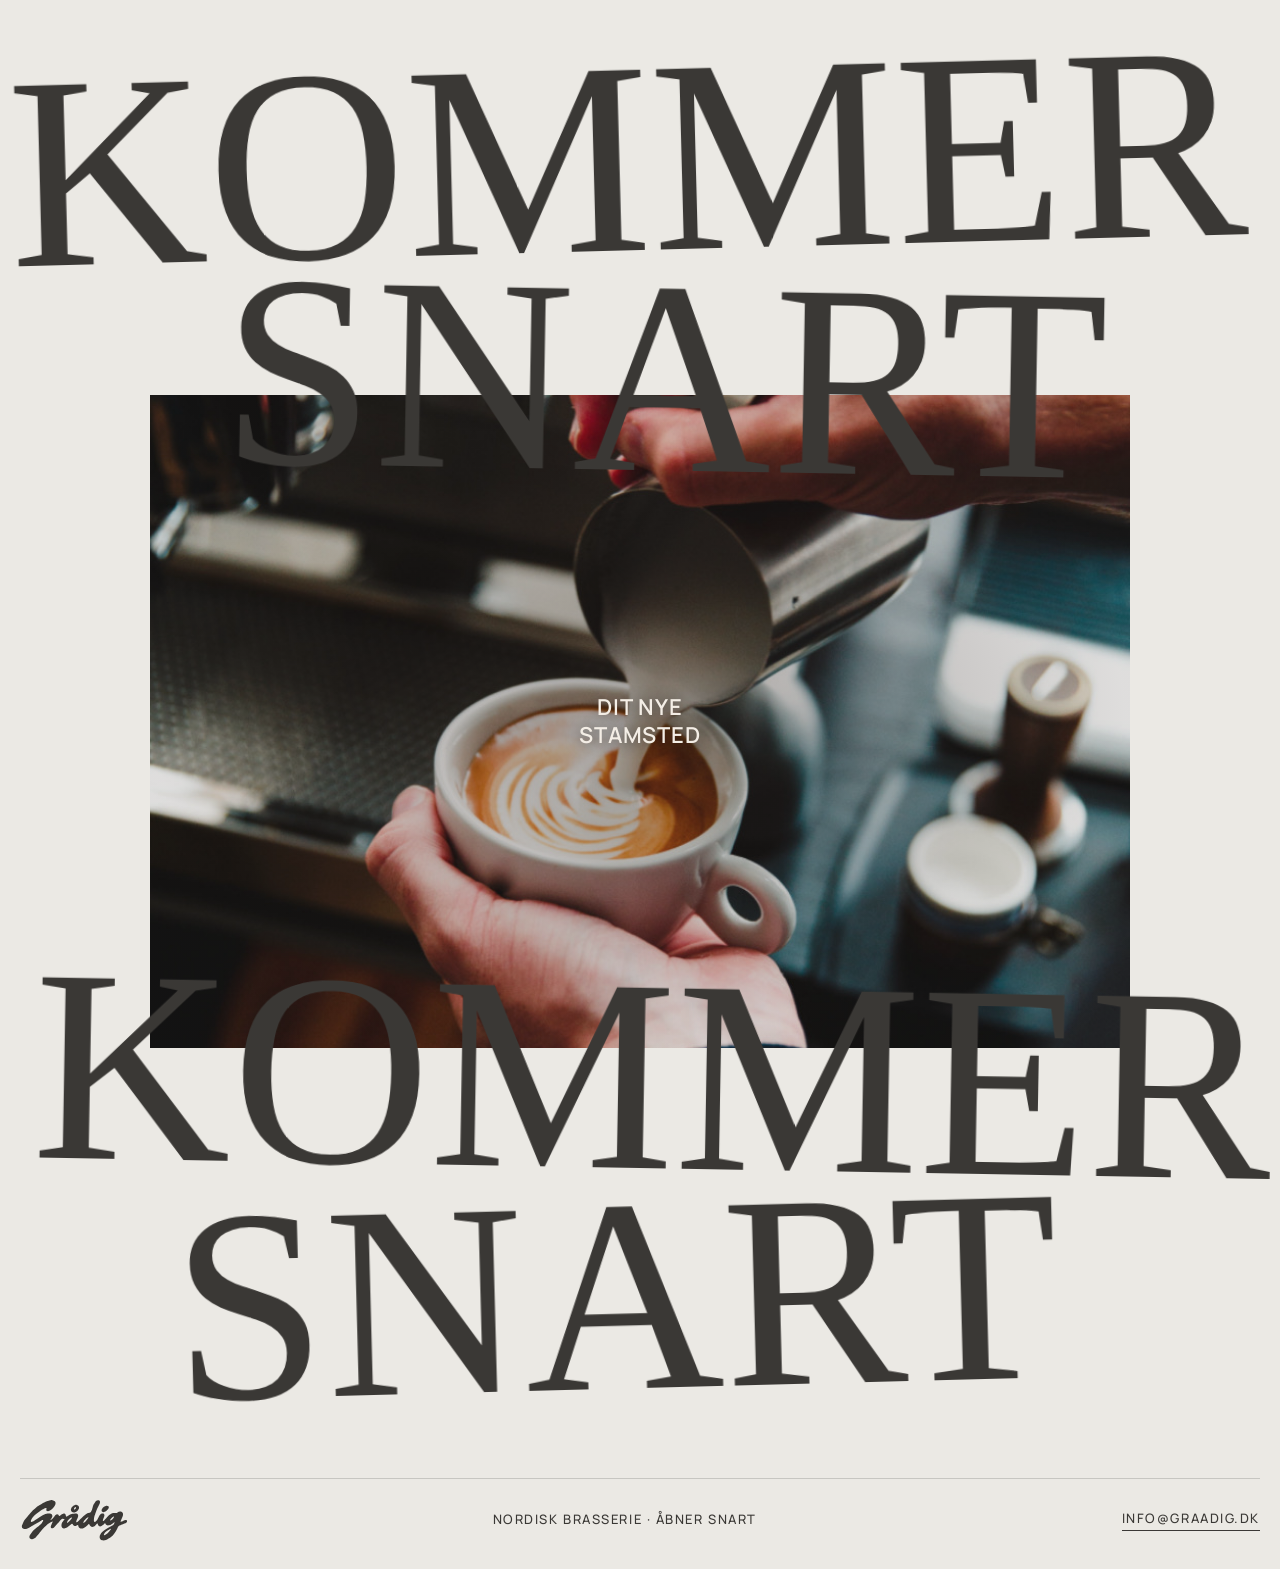
==== commit d0337630: "Add v2 homepage in Drake-inspired boxed layout with new script logo and palette - v2/: new homepage " ====
--- a/index.html
+++ b/index.html
@@ -3,346 +3,158 @@
 <head>
   <meta charset="utf-8">
   <meta name="viewport" content="width=device-width, initial-scale=1">
-  <title>Grådig — Nordisk brasserie</title>
-  <meta name="description" content="Grådig er et moderne nordisk brasserie, hvor rustik charme møder afslappet luksus. Kvalitetskaffe, frokost og gennemførte middagsoplevelser.">
-  <meta property="og:title" content="Grådig — Nordisk brasserie">
-  <meta property="og:description" content="Rustik charme møder afslappet luksus. Kaffe, frokost og middag.">
-  <meta property="og:url" content="https://graadig.dk">
-  <meta property="og:image" content="https://graadig.dk/img/plating.jpg">
-  <meta name="theme-color" content="#7E2A2C">
-  <link rel="icon" href="favicon.svg" type="image/svg+xml">
+  <title>GRÅDIG — Kommer snart</title>
+  <meta name="description" content="GRÅDIG — nordisk brasserie. Kaffe, brunch, frokost og middag. Vi åbner snart.">
+  <meta name="robots" content="noindex, nofollow">
+  <meta name="theme-color" content="#ebe9e4">
+  <link rel="icon" href="/favicon.svg" type="image/svg+xml">
+  <meta property="og:type" content="website">
+  <meta property="og:locale" content="da_DK">
+  <meta property="og:title" content="GRÅDIG — Kommer snart">
+  <meta property="og:description" content="Dit nye stamsted. Nordisk brasserie — vi åbner snart.">
   <link rel="preconnect" href="https://fonts.googleapis.com">
   <link rel="preconnect" href="https://fonts.gstatic.com" crossorigin>
-  <link href="https://fonts.googleapis.com/css2?family=Instrument+Serif:ital@0;1&family=Inter:wght@300;400;500&display=swap" rel="stylesheet">
-  <link rel="stylesheet" href="styles.css">
+  <link href="https://fonts.googleapis.com/css2?family=Permanent+Marker&family=Manrope:wght@500;600&display=swap" rel="stylesheet">
+  <style>
+    :root {
+      --paper: #ebe9e4;
+      --ink: #3a3835;
+      --cream: #f4eee6;
+      --fs: min(21.5vw, 280px);
+    }
+    *, *::before, *::after { box-sizing: border-box; }
+    html, body { margin: 0; }
+    html { overflow-x: clip; }
+    body {
+      background: var(--paper);
+      color: var(--ink);
+      font: 500 15px/1.5 "Manrope", system-ui, -apple-system, sans-serif;
+      -webkit-font-smoothing: antialiased;
+      overflow-x: clip;
+      min-height: 100svh;
+      display: flex;
+      flex-direction: column;
+    }
+
+    .poster {
+      width: min(100%, 1240px);
+      margin-inline: auto;
+      padding-top: clamp(16px, 4vw, 48px);
+      flex: 1;
+    }
+
+    .words {
+      margin: 0;
+      font: 400 var(--fs)/.8 "Permanent Marker", "Marker Felt", cursive;
+      text-align: center;
+      text-transform: uppercase;
+      position: relative;
+      z-index: 2;
+      pointer-events: none;
+      white-space: nowrap;
+    }
+    .words span { display: block; }
+    .words span:nth-child(1) { transform: rotate(-1.5deg) translateX(-1%); }
+    .words span:nth-child(2) { transform: rotate(1deg) translateX(2%); }
+    .words.bottom span:nth-child(1) { transform: rotate(1deg) translateX(1%); }
+    .words.bottom span:nth-child(2) { transform: rotate(-1.5deg) translateX(-2%); }
+
+    .photo {
+      position: relative;
+      z-index: 1;
+      width: min(82%, 980px);
+      margin: calc(var(--fs) * -.34) auto calc(var(--fs) * -.3);
+      aspect-ratio: 3 / 2;
+      overflow: hidden;
+      background: #6e5440;
+    }
+    .photo img {
+      width: 100%;
+      height: 100%;
+      object-fit: cover;
+      object-position: 50% 58%;
+      display: block;
+      filter: saturate(.85) contrast(.95);
+    }
+    .photo::after {
+      content: "";
+      position: absolute;
+      inset: 0;
+      background: radial-gradient(ellipse at center, rgba(30, 20, 14, .38), rgba(30, 20, 14, .12) 70%);
+    }
+    .tag {
+      position: absolute;
+      inset: 0;
+      z-index: 1;
+      display: grid;
+      place-items: center;
+      margin: 0;
+      color: var(--cream);
+      font-size: clamp(13px, 2.2vw, 22px);
+      letter-spacing: .04em;
+      line-height: 1.3;
+      text-align: center;
+      text-transform: uppercase;
+      font-weight: 600;
+      text-shadow: 0 1px 14px rgba(0, 0, 0, .5);
+    }
+
+    @media (max-width: 640px) {
+      :root { --fs: 22vw; }
+      .poster { padding-top: 24px; }
+      .photo { width: 86%; aspect-ratio: 4 / 5; }
+      .tag { font-size: 15px; }
+    }
+
+    .foot {
+      width: min(100% - 32px, 1240px);
+      margin: clamp(32px, 6vw, 72px) auto 0;
+      padding: 20px 0 28px;
+      border-top: 1px solid rgba(58, 56, 53, .2);
+      display: flex;
+      flex-wrap: wrap;
+      gap: 12px 24px;
+      align-items: center;
+      justify-content: space-between;
+      font-size: 13px;
+      letter-spacing: .12em;
+      text-transform: uppercase;
+    }
+    .logo {
+      width: 108px;
+      aspect-ratio: 1324 / 520;
+      background: var(--ink);
+      -webkit-mask: url(/img/logo.svg) center / contain no-repeat;
+      mask: url(/img/logo.svg) center / contain no-repeat;
+    }
+    .foot a { color: inherit; text-decoration: none; border-bottom: 1px solid currentColor; padding-bottom: 1px; }
+    .foot a:hover { opacity: .7; }
+    :focus-visible { outline: 2px solid var(--ink); outline-offset: 3px; }
+
+    @media (prefers-reduced-motion: no-preference) {
+      .words span, .photo { animation: rise .9s cubic-bezier(.2, .7, .2, 1) both; }
+      .words.top span:nth-child(2) { animation-delay: .08s; }
+      .photo { animation-delay: .16s; }
+      .words.bottom span:nth-child(1) { animation-delay: .24s; }
+      .words.bottom span:nth-child(2) { animation-delay: .32s; }
+      @keyframes rise { from { opacity: 0; translate: 0 24px; } }
+    }
+  </style>
 </head>
 <body>
-<svg width="0" height="0" style="position:absolute" aria-hidden="true"><symbol id="logo" viewBox="0 0 1324 520"><g transform="translate(0.000000,520.000000) scale(0.100000,-0.100000)"
-fill="currentColor" stroke="none">
-<path d="M3676 5059 c-105 -14 -172 -34 -385 -115 -282 -107 -381 -151 -506
--223 -60 -35 -168 -95 -240 -133 -271 -147 -330 -182 -443 -267 -64 -48 -182
--146 -262 -217 -80 -71 -192 -169 -250 -219 -221 -189 -329 -303 -605 -640
--77 -93 -194 -231 -260 -305 -299 -335 -357 -423 -518 -795 -86 -201 -111
--289 -105 -381 11 -166 128 -259 338 -271 209 -12 438 71 767 279 187 117 341
-206 582 335 118 63 266 147 330 187 64 40 177 111 251 158 223 141 301 173
-346 143 38 -24 32 -70 -24 -178 -68 -134 -192 -305 -281 -389 -42 -40 -132
--111 -201 -157 -267 -181 -431 -311 -595 -476 -194 -195 -458 -542 -527 -693
--16 -34 -35 -93 -44 -129 -57 -245 155 -409 421 -326 129 41 290 140 409 253
-70 67 400 469 697 849 169 217 452 505 651 665 160 129 575 391 642 406 31 7
-38 5 47 -12 13 -25 0 -61 -86 -243 -96 -200 -145 -344 -145 -422 0 -126 121
--207 251 -170 116 34 181 92 345 307 27 36 117 135 199 220 83 85 216 235 297
-332 157 188 208 237 291 280 59 31 120 36 182 13 22 -8 60 -14 85 -15 74 0 66
--24 -60 -184 -170 -214 -227 -319 -256 -472 -31 -167 1 -318 87 -404 71 -71
-137 -94 254 -87 222 13 428 129 777 439 186 165 216 171 273 58 46 -92 93
--143 163 -177 49 -24 69 -28 142 -28 94 1 131 14 253 87 63 38 68 39 90 25 18
--12 26 -30 35 -81 12 -72 49 -161 87 -212 33 -43 119 -99 184 -118 30 -9 86
--16 125 -16 216 1 439 126 749 419 182 173 188 173 264 11 105 -224 310 -288
-536 -167 63 33 187 149 301 280 32 37 72 75 88 83 29 15 32 15 50 -3 10 -11
-27 -53 37 -95 74 -311 366 -358 628 -100 44 42 95 95 114 117 61 70 118 115
-144 115 21 0 29 -9 46 -47 38 -92 54 -116 104 -153 95 -72 202 -92 336 -65
-157 31 309 114 514 278 136 110 158 123 176 101 11 -14 9 -29 -15 -98 -66
--189 -124 -248 -359 -367 -618 -313 -1160 -710 -1340 -981 -98 -149 -132 -258
--125 -402 11 -203 123 -335 324 -382 134 -31 321 -16 451 35 168 66 493 262
-666 401 258 207 513 561 749 1038 173 351 172 350 688 530 327 115 393 144
-448 201 51 52 72 98 72 153 0 91 -82 157 -179 143 -74 -11 -186 -52 -336 -124
--196 -95 -230 -107 -260 -93 -19 9 -25 19 -25 42 0 35 55 176 155 395 123 272
-150 369 143 514 -7 145 -69 241 -193 298 -161 73 -351 42 -490 -80 -94 -83
--147 -97 -274 -73 -230 44 -376 4 -652 -180 -136 -90 -275 -217 -349 -319
--108 -149 -336 -397 -407 -444 -63 -42 -89 -48 -113 -26 -42 38 -19 144 79
-368 73 165 94 234 95 317 2 103 -35 168 -119 213 -32 17 -57 22 -120 21 -148
-0 -241 -66 -373 -263 -32 -48 -70 -112 -84 -142 -163 -346 -223 -445 -344
--564 -125 -123 -221 -126 -254 -10 -26 94 11 462 65 650 14 50 51 155 82 235
-30 80 88 242 127 360 90 264 124 343 231 530 267 463 310 684 157 795 -112 81
--284 59 -410 -50 -46 -40 -209 -280 -278 -410 -58 -108 -83 -177 -143 -396
--113 -414 -186 -569 -292 -624 -17 -9 -69 -23 -117 -31 -155 -27 -326 -104
--467 -210 -33 -24 -123 -102 -200 -172 -77 -70 -192 -172 -255 -226 -63 -54
--207 -191 -320 -305 -143 -144 -221 -215 -258 -235 -61 -32 -97 -29 -112 8
--17 47 35 208 139 428 75 157 104 264 98 359 -8 120 -52 188 -152 235 -79 36
--130 39 -225 14 -71 -20 -94 -22 -164 -15 -44 5 -108 8 -141 7 -135 -3 -304
--81 -515 -237 -76 -56 -157 -110 -181 -119 -83 -34 -149 5 -149 88 0 61 -27
-155 -55 192 -33 43 -79 69 -145 84 -46 10 -66 9 -125 -4 -113 -27 -213 -88
--415 -251 -30 -25 -65 -45 -77 -45 -26 0 -48 30 -58 78 -4 19 -25 52 -48 77
--93 96 -238 82 -354 -33 -25 -26 -91 -106 -145 -179 -122 -162 -172 -219 -265
--298 -67 -58 -176 -125 -202 -125 -20 0 -12 17 60 116 124 173 166 280 157
-398 -9 104 -68 187 -173 239 -72 35 -140 47 -276 47 -194 0 -347 -40 -550
--143 -252 -128 -550 -303 -777 -455 -560 -377 -669 -442 -766 -450 -48 -4 -56
--1 -87 26 -31 27 -34 36 -34 84 0 96 127 326 273 493 176 201 791 693 1152
-920 128 80 349 191 408 204 73 16 122 -12 122 -70 0 -12 -12 -56 -26 -97 -18
--52 -24 -85 -19 -109 9 -48 59 -100 108 -114 178 -48 527 135 738 387 233 279
-301 410 302 584 1 116 -17 164 -93 244 -67 71 -166 120 -284 141 -97 16 -117
-17 -220 4z m7824 -2059 c16 -29 5 -54 -58 -143 -76 -107 -232 -256 -304 -291
--64 -31 -83 -29 -98 10 -24 62 101 243 240 347 122 92 198 118 220 77z m-3169
--71 c13 -26 -9 -71 -106 -219 -151 -229 -331 -420 -438 -465 -35 -14 -38 -14
--57 5 -29 29 -25 69 16 148 94 183 301 398 498 516 33 20 63 36 68 36 4 0 12
--9 19 -21z m-2023 -38 c15 -101 -522 -668 -603 -637 -25 9 -28 34 -11 81 68
-177 336 454 543 560 55 28 67 27 71 -4z m4822 -1408 c0 -14 -20 -55 -47 -92
--237 -337 -572 -641 -736 -668 -29 -4 -40 -1 -61 20 -33 33 -33 64 0 130 49
-96 152 211 291 325 160 130 514 335 545 316 4 -3 8 -17 8 -31z M6692 4465
-c-224 -49 -440 -257 -507 -490 -36 -124 2 -265 93 -346 99 -87 264 -113 416
--65 192 60 393 247 467 434 17 43 23 78 24 142 0 75 -4 92 -30 144 -47 94
--128 153 -247 181 -76 18 -133 18 -216 0z m53 -275 c5 0 19 -10 32 -22 62 -58
--8 -206 -120 -253 -33 -14 -40 -14 -67 0 -68 35 -42 137 63 241 50 49 64 59
-73 48 6 -8 15 -14 19 -14z M10540 4370 c-57 -12 -192 -77 -267 -128 -105 -72
--206 -192 -264 -315 -38 -83 -45 -140 -25 -209 50 -174 302 -194 532 -42 130
-86 283 259 326 369 38 96 31 186 -18 244 -54 65 -183 101 -284 81z"/>
-</g></symbol></svg>
+  <main class="poster">
+    <h1 class="words top" aria-label="GRÅDIG kommer snart"><span>Kommer</span><span>snart</span></h1>
+    <figure class="photo">
+      <img src="/img/kaffe.jpg" alt="" width="960" height="1200">
+      <p class="tag">Dit nye<br>stamsted</p>
+    </figure>
+    <div class="words bottom" aria-hidden="true"><span>Kommer</span><span>snart</span></div>
+  </main>
 
-<div class="announce">
-  <span>Weekendbrunch lørdag og søndag fra kl. 9 · <a href="#book">Book bord</a></span>
-</div>
-
-<header class="nav" id="top">
-  <div class="nav-row">
-    <nav class="nav-side" aria-label="Info">
-      <a href="#om">Om os</a>
-      <a href="#menu">Menu</a>
-      <a href="#oplevelser">Oplevelser</a>
-    </nav>
-    <a href="#top" class="logo" aria-label="Grådig forside"><svg class="logo-mark" viewBox="0 0 1324 520" aria-hidden="true"><use href="#logo"/></svg></a>
-    <div class="nav-side nav-end">
-      <a href="#besog">Besøg</a>
-      <a href="#book" class="pill">Book bord</a>
-      <button class="burger" aria-label="Åbn menu" aria-expanded="false"><span></span><span></span></button>
-    </div>
-  </div>
-  <nav class="nav-cats" aria-label="Hovedmenu">
-    <a href="#menu" data-tab="t-kaffe">Kaffe &amp; morgen</a>
-    <a href="#menu" data-tab="t-frokost">Frokost</a>
-    <a href="#menu" data-tab="t-middag">Middag</a>
-    <a href="#oplevelser">Selskaber</a>
-    <a href="#besog">Åbningstider</a>
-  </nav>
-</header>
-
-<main>
-  <!-- HERO -->
-  <section class="card hero">
-    <div class="hero-text framed">
-      <span class="corner tl"></span><span class="corner tr"></span><span class="corner br"></span>
-      <dl class="spec hero-spec">
-        <div><dt>Kaffe &amp; morgen</dt><dd>08 – 11</dd></div>
-        <div><dt>Frokost</dt><dd>11.30 – 15</dd></div>
-        <div><dt>Middag</dt><dd>17.30 – 22</dd></div>
-      </dl>
-      <div>
-        <h1 class="reveal">Rustik charme.<br>Afslappet luksus.</h1>
-        <p class="small hero-sub reveal">Et moderne nordisk brasserie med kvalitetskaffe, frokost og gennemførte middage. Gode råvarer, generøse portioner, fornuftige priser.</p>
-        <a href="#book" class="pill pill-solid">Book et bord</a>
-      </div>
-    </div>
-    <figure class="hero-photo"><img src="img/plating.jpg" alt="Kokke anretter tallerkener i køkkenet" width="960" height="1440"></figure>
-  </section>
-
-  <!-- FEATURE BAND -->
-  <section class="card band">
-    <img class="band-bg" src="img/gratin.jpg" alt="" loading="lazy">
-    <div class="band-glass">
-      <div class="band-head">
-        <h2 class="reveal">Generøst.<br>Hver dag.</h2>
-        <a href="#menu" class="arrow">Se menuen <span aria-hidden="true">→</span></a>
-      </div>
-      <p class="small band-sub">Mad, man bliver grådig efter — uden at det skal være højtideligt.</p>
-      <ul class="features">
-        <li>
-          <svg viewBox="0 0 32 32" aria-hidden="true"><circle cx="16" cy="16" r="14"/><path d="M16 24c0-6 2-10 7-13M16 24c0-5-2-8-6-10M16 24V12"/></svg>
-          <strong>Nordiske råvarer</strong><span>Lokale leverandører, i sæson</span>
-        </li>
-        <li>
-          <svg viewBox="0 0 32 32" aria-hidden="true"><circle cx="16" cy="16" r="14"/><path d="M8 17h16a8 8 0 0 1-16 0zM12 13c0-2 2-2 2-4M18 13c0-2 2-2 2-4"/></svg>
-          <strong>Generøse portioner</strong><span>Ingen går sultne hjem</span>
-        </li>
-        <li>
-          <svg viewBox="0 0 32 32" aria-hidden="true"><circle cx="16" cy="16" r="14"/><path d="M19 11.5a5 5 0 1 0 0 9M10 14.5h7M10 17.5h7"/></svg>
-          <strong>Fornuftige priser</strong><span>Kvalitet, der er til at betale</span>
-        </li>
-        <li>
-          <svg viewBox="0 0 32 32" aria-hidden="true"><circle cx="16" cy="16" r="14"/><path d="M9 13h12v4a6 6 0 0 1-12 0zM21 14h1.5a2 2 0 0 1 0 4H21"/></svg>
-          <strong>Specialkaffe</strong><span>Fra danske ristere</span>
-        </li>
-        <li>
-          <svg viewBox="0 0 32 32" aria-hidden="true"><circle cx="16" cy="16" r="14"/><path d="M12 8h8l-.5 6a3.5 3.5 0 0 1-7 0zM16 17.5V24M13 24h6"/></svg>
-          <strong>Naturvin</strong><span>Små producenter</span>
-        </li>
-        <li>
-          <svg viewBox="0 0 32 32" aria-hidden="true"><circle cx="16" cy="16" r="14"/><path d="M16 8v3M16 21v3M8 16h3M21 16h3M10.5 10.5l2 2M19.5 19.5l2 2M21.5 10.5l-2 2M12.5 19.5l-2 2"/><circle cx="16" cy="16" r="3"/></svg>
-          <strong>Sæsonmenu</strong><span>Skifter med årstiden</span>
-        </li>
-      </ul>
-    </div>
-  </section>
-
-  <!-- OM (split) -->
-  <section class="card split" id="om">
-    <figure class="split-photo"><img src="img/platte.jpg" alt="Platte med figner, ost, pålæg og druer" loading="lazy" width="960" height="1440"></figure>
-    <div class="split-text panel framed">
-      <span class="corner bl"></span><span class="corner br"></span>
-      <p class="eyebrow">Om Grådig</p>
-      <h2 class="reveal">Mad, man bliver<br>grådig efter.</h2>
-      <p class="small">Grådig er stedet, hvor dagen starter med god kaffe og slutter sent ved bordet. Rustik charme møder afslappet luksus: nybagt brød om morgenen, ordentlig frokost midt på dagen og gennemførte middage om aftenen.</p>
-      <p class="small">Vi laver mad af gode, nordiske råvarer, serverer den generøst og holder priserne fornuftige. Ingen dikkedarer — bare det, man har lyst til at komme tilbage efter.</p>
-      <a href="#book" class="pill pill-light">Book et bord</a>
-    </div>
-  </section>
-
-  <!-- KATEGORIER -->
-  <section class="card cats-card" id="oplevelser">
-    <div class="cats-head">
-      <h2 class="reveal">Oplev<br>Grådig</h2>
-      <p class="small">Fra første kop til sidste skefuld.</p>
-    </div>
-    <div class="cats">
-      <a class="cat" href="#menu" data-tab="t-kaffe">
-        <img src="img/kaffe.jpg" alt="Barista hælder mælk i en cappuccino" loading="lazy">
-        <span class="cat-title">Kaffe &amp; morgen</span>
-        <span class="cat-btn">Se menu</span>
-      </a>
-      <a class="cat" href="#menu" data-tab="t-frokost">
-        <img src="img/platte.jpg" alt="Frokostplatte med ost og frugt" loading="lazy">
-        <span class="cat-title">Frokost</span>
-        <span class="cat-btn">Se menu</span>
-      </a>
-      <a class="cat" href="#menu" data-tab="t-middag">
-        <img src="img/plating.jpg" alt="Middagsretter anrettes" loading="lazy">
-        <span class="cat-title">Middag</span>
-        <span class="cat-btn">Se menu</span>
-      </a>
-      <a class="cat" href="mailto:hej@graadig.dk?subject=Selskab%20hos%20Gr%C3%A5dig">
-        <img src="img/vin.jpg" alt="Dækket bord med pasta og rødvin" loading="lazy">
-        <span class="cat-title">Selskaber</span>
-        <span class="cat-btn">Skriv til os</span>
-      </a>
-    </div>
-  </section>
-
-  <!-- MENU -->
-  <section class="card menu" id="menu">
-    <div class="menu-head">
-      <h2 class="reveal">Menu</h2>
-      <div class="tabs" role="tablist" aria-label="Menukort">
-        <button role="tab" aria-selected="true" aria-controls="m-kaffe" id="t-kaffe">Kaffe &amp; morgen</button>
-        <button role="tab" aria-selected="false" aria-controls="m-frokost" id="t-frokost" tabindex="-1">Frokost</button>
-        <button role="tab" aria-selected="false" aria-controls="m-middag" id="t-middag" tabindex="-1">Middag</button>
-      </div>
-    </div>
-
-    <div class="menu-panel" role="tabpanel" id="m-kaffe" aria-labelledby="t-kaffe">
-      <div class="menu-col">
-        <h3>Kaffebar</h3>
-        <dl>
-          <div><dt>Espresso<small>Enkelt eller dobbelt</small></dt><dd>32</dd></div>
-          <div><dt>Cortado</dt><dd>40</dd></div>
-          <div><dt>Flat white</dt><dd>45</dd></div>
-          <div><dt>Filterkaffe<small>Dagens bønne, fri genopfyldning</small></dt><dd>35</dd></div>
-          <div><dt>Chai latte<small>Hjemmelavet sirup</small></dt><dd>48</dd></div>
-        </dl>
-      </div>
-      <div class="menu-col">
-        <h3>Morgen</h3>
-        <dl>
-          <div><dt>Grådig morgenplatte<small>Blødkogt æg, skinke, ost, oliven, surdejsbrød</small></dt><dd>125</dd></div>
-          <div><dt>Kardemommesnurre<small>Bagt hver morgen</small></dt><dd>38</dd></div>
-          <div><dt>Skyr &amp; granola<small>Ristede kerner, sæsonbær, honning</small></dt><dd>75</dd></div>
-          <div><dt>Surdejsbrød<small>Pisket smør, flagesalt</small></dt><dd>45</dd></div>
-        </dl>
-      </div>
-    </div>
-
-    <div class="menu-panel" role="tabpanel" id="m-frokost" aria-labelledby="t-frokost" hidden>
-      <div class="menu-col">
-        <h3>Smørrebrød</h3>
-        <dl>
-          <div><dt>Æg &amp; rejer<small>Håndpillede rejer, mayonnaise, dild</small></dt><dd>115</dd></div>
-          <div><dt>Kartoffel<small>Nye kartofler, ristede løg, purløg</small></dt><dd>95</dd></div>
-          <div><dt>Stjerneskud<small>Stegt og dampet rødspætte, rejer, kaviar</small></dt><dd>165</dd></div>
-        </dl>
-      </div>
-      <div class="menu-col">
-        <h3>Brasseriet</h3>
-        <dl>
-          <div><dt>Moules frites<small>Muslinger, hvidvin, fløde, pommes frites</small></dt><dd>175</dd></div>
-          <div><dt>Grådig burger<small>Dry-aged okse, cheddar, syltede løg, fritter</small></dt><dd>165</dd></div>
-          <div><dt>Grøn salat<small>Bagt græskar, hytteost, ristede frø</small></dt><dd>135</dd></div>
-        </dl>
-      </div>
-    </div>
-
-    <div class="menu-panel" role="tabpanel" id="m-middag" aria-labelledby="t-middag" hidden>
-      <div class="menu-col">
-        <h3>Grådig menu</h3>
-        <p class="small note">Køkkenets sæsonmenu, serveret til hele bordet.</p>
-        <dl>
-          <div><dt>3 retter</dt><dd>395</dd></div>
-          <div><dt>5 retter</dt><dd>545</dd></div>
-          <div><dt>Vinmenu<small>Til 3 / 5 retter</small></dt><dd>325 / 475</dd></div>
-        </dl>
-      </div>
-      <div class="menu-col">
-        <h3>À la carte</h3>
-        <dl>
-          <div><dt>Tatar<small>Okse, brunet smør, sennepsfrø, rug</small></dt><dd>135</dd></div>
-          <div><dt>Bøf béarnaise<small>Hanger steak, pommes frites, salat</small></dt><dd>245</dd></div>
-          <div><dt>Dagens fisk<small>Beurre blanc, sæsongrønt</small></dt><dd>255</dd></div>
-          <div><dt>Crème brûlée<small>Vanilje, brændt sukker — til at dele</small></dt><dd>85</dd></div>
-        </dl>
-      </div>
-    </div>
-    <p class="small menu-foot">Menuen skifter med sæsonen. Spørg personalet om allergener.</p>
-  </section>
-
-  <!-- BESØG + BOOK -->
-  <section class="card visit" id="besog">
-    <div class="visit-info framed">
-      <span class="corner tl"></span><span class="corner tr"></span>
-      <h2 class="reveal">Besøg os</h2>
-      <dl class="spec spec-dark">
-        <div><dt>Mandag – torsdag</dt><dd>08 – 22</dd></div>
-        <div><dt>Fredag</dt><dd>08 – 24</dd></div>
-        <div><dt>Lørdag</dt><dd>09 – 24</dd></div>
-        <div><dt>Søndag</dt><dd>09 – 16</dd></div>
-      </dl>
-      <p class="small contact">Adresse offentliggøres snart<br><a href="mailto:hej@graadig.dk">hej@graadig.dk</a></p>
-    </div>
-
-    <form class="panel book" id="book" action="mailto:hej@graadig.dk" method="post" enctype="text/plain">
-      <h2>Book et bord</h2>
-      <p class="small">Send en forespørgsel, så vender vi tilbage med en bekræftelse.</p>
-      <div class="field-row">
-        <label>Navn<input name="navn" required autocomplete="name"></label>
-        <label>Telefon<input name="telefon" type="tel" required autocomplete="tel"></label>
-      </div>
-      <div class="field-row">
-        <label>Dato<input name="dato" type="date" required></label>
-        <label>Tid
-          <select name="tid"><option>12:00</option><option>13:00</option><option>17:30</option><option selected>18:30</option><option>19:30</option><option>20:30</option></select>
-        </label>
-        <label>Gæster
-          <select name="gaester"><option>1</option><option selected>2</option><option>3</option><option>4</option><option>5</option><option>6</option><option>7+</option></select>
-        </label>
-      </div>
-      <label>Bemærkninger<textarea name="bemaerkninger" rows="3" placeholder="Allergier, anledning, barnestol …"></textarea></label>
-      <button class="pill pill-light" type="submit">Send forespørgsel</button>
-    </form>
-  </section>
-</main>
-
-<footer class="card panel footer">
-  <div class="footer-cols small">
-    <div class="footer-news">
-      <strong>Grådig i din indbakke</strong>
-      <span>Sæsonmenuer, events og vin &amp; vinyl-aftener.</span>
-      <a class="news-btn" href="mailto:hej@graadig.dk?subject=Nyhedsbrev">Skriv dig op <span aria-hidden="true">→</span></a>
-    </div>
-    <div><strong>Besøg</strong><span>Adresse følger</span><a href="mailto:hej@graadig.dk">hej@graadig.dk</a></div>
-    <div><strong>Spis</strong><a href="#menu">Menu</a><a href="#oplevelser">Selskaber</a><a href="#book">Book bord</a></div>
-    <div><strong>Følg</strong><span>Instagram</span><span>Facebook</span></div>
-  </div>
-  <div class="footer-logo framed">
-    <span class="corner tl"></span><span class="corner tr"></span>
-    <svg class="logo-mark" viewBox="0 0 1324 520" aria-hidden="true"><use href="#logo"/></svg>
-  </div>
-  <p class="footer-copy small">© <span id="year">2026</span> Grådig · Moderne nordisk brasserie</p>
-</footer>
-
-<script src="script.js"></script>
+  <footer class="foot">
+    <div class="logo" role="img" aria-label="GRÅDIG"></div>
+    <span>Nordisk brasserie · Åbner snart</span>
+    <a href="mailto:info@graadig.dk">info@graadig.dk</a>
+  </footer>
 </body>
 </html>
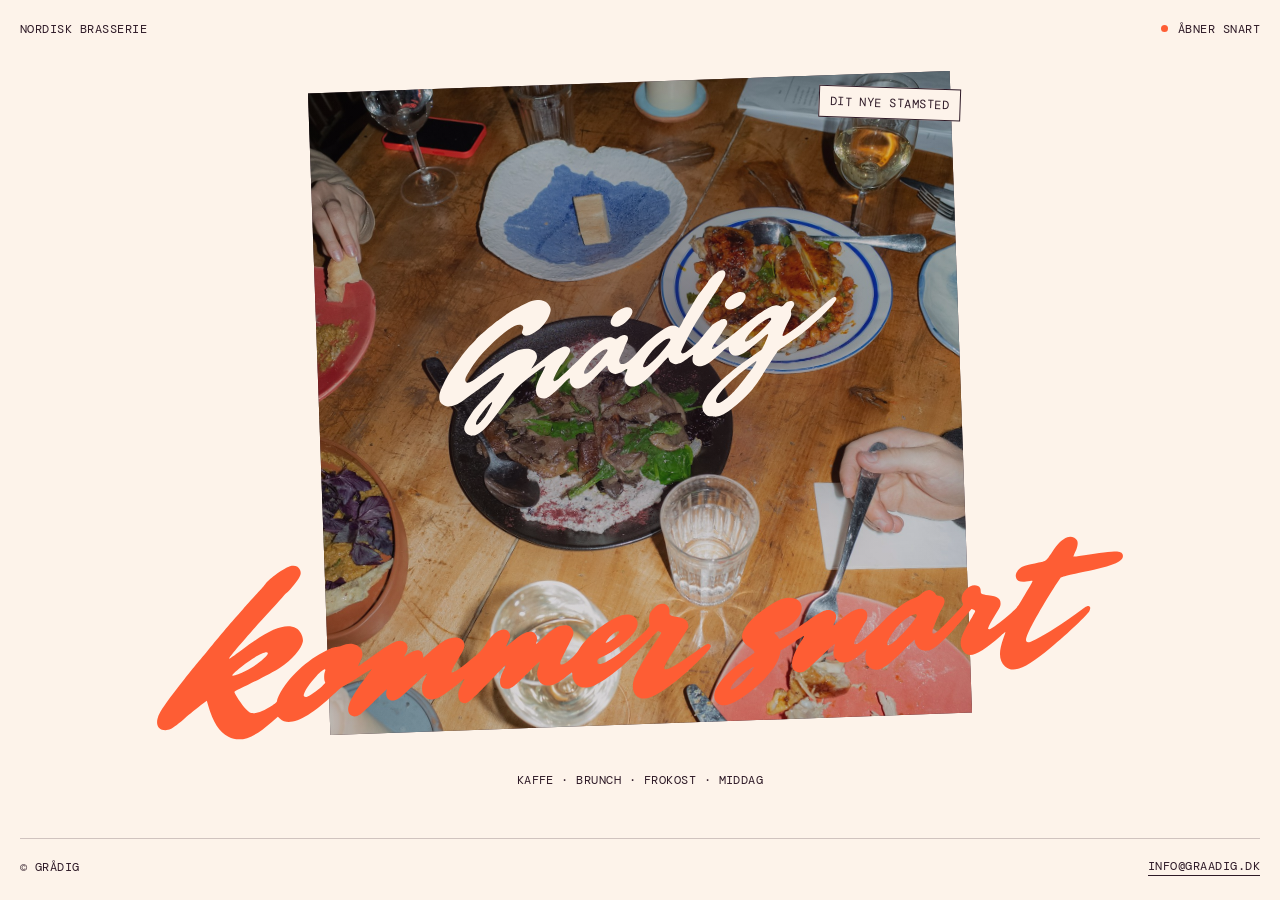
==== commit dbb157d5: "New script logo everywhere and redesigned coming-soon page - img/logo-script.svg: retraced from the " ====
--- a/index.html
+++ b/index.html
@@ -3,157 +3,156 @@
 <head>
   <meta charset="utf-8">
   <meta name="viewport" content="width=device-width, initial-scale=1">
-  <title>GRÅDIG — Kommer snart</title>
-  <meta name="description" content="GRÅDIG — nordisk brasserie. Kaffe, brunch, frokost og middag. Vi åbner snart.">
+  <title>Grådig — Kommer snart</title>
+  <meta name="description" content="Grådig — nordisk brasserie. Kaffe, brunch, frokost og middag. Vi åbner snart.">
   <meta name="robots" content="noindex, nofollow">
-  <meta name="theme-color" content="#ebe9e4">
+  <meta name="theme-color" content="#fdf3ea">
   <link rel="icon" href="/favicon.svg" type="image/svg+xml">
   <meta property="og:type" content="website">
   <meta property="og:locale" content="da_DK">
-  <meta property="og:title" content="GRÅDIG — Kommer snart">
+  <meta property="og:title" content="Grådig — Kommer snart">
   <meta property="og:description" content="Dit nye stamsted. Nordisk brasserie — vi åbner snart.">
   <link rel="preconnect" href="https://fonts.googleapis.com">
   <link rel="preconnect" href="https://fonts.gstatic.com" crossorigin>
-  <link href="https://fonts.googleapis.com/css2?family=Permanent+Marker&family=Manrope:wght@500;600&display=swap" rel="stylesheet">
+  <link href="https://fonts.googleapis.com/css2?family=DM+Mono:wght@400;500&display=swap" rel="stylesheet">
+  <link rel="preload" as="image" href="/img/bord-flash.jpg?v=2">
   <style>
     :root {
-      --paper: #ebe9e4;
-      --ink: #3a3835;
-      --cream: #f4eee6;
-      --fs: min(21.5vw, 280px);
+      --persimmon: #fe5d34;
+      --plum: #533146;
+      --plum-deep: #2e1a27;
+      --caramel: #f4ba95;
+      --paper: #fdf3ea;
+      --mono: "DM Mono", ui-monospace, "SF Mono", Menlo, monospace;
+      --ease: cubic-bezier(.2, .7, .2, 1);
     }
     *, *::before, *::after { box-sizing: border-box; }
     html, body { margin: 0; }
     html { overflow-x: clip; }
     body {
+      min-height: 100svh;
+      display: flex; flex-direction: column;
       background: var(--paper);
-      color: var(--ink);
-      font: 500 15px/1.5 "Manrope", system-ui, -apple-system, sans-serif;
+      color: var(--plum-deep);
+      font: 400 12px/1.5 var(--mono);
+      letter-spacing: .04em;
+      text-transform: uppercase;
       -webkit-font-smoothing: antialiased;
       overflow-x: clip;
-      min-height: 100svh;
-      display: flex;
-      flex-direction: column;
+    }
+    a { color: inherit; text-decoration: none; }
+    :focus-visible { outline: 2px solid var(--persimmon); outline-offset: 3px; }
+    .sr { position: absolute; width: 1px; height: 1px; overflow: hidden; clip-path: inset(50%); white-space: nowrap; }
+
+    /* Lettering, recoloured via mask */
+    .mark {
+      display: block;
+      background: currentColor;
+      -webkit-mask: var(--src) center / contain no-repeat;
+      mask: var(--src) center / contain no-repeat;
     }
 
+    .top, .foot {
+      width: min(100% - 32px, 1240px);
+      margin-inline: auto;
+      display: flex; flex-wrap: wrap; gap: 8px 24px;
+      align-items: center; justify-content: space-between;
+    }
+    .top { padding: 20px 0; }
+    .foot {
+      padding: 18px 0 24px;
+      border-top: 1px solid color-mix(in srgb, var(--plum-deep) 22%, transparent);
+    }
+    .foot a { border-bottom: 1px solid currentColor; }
+    .foot a:hover { color: var(--persimmon); }
+    .dot { display: inline-block; width: 7px; height: 7px; border-radius: 50%; background: var(--persimmon); margin-right: 10px; vertical-align: 1px; }
+
     .poster {
-      width: min(100%, 1240px);
-      margin-inline: auto;
-      padding-top: clamp(16px, 4vw, 48px);
       flex: 1;
+      width: min(100% - 32px, 1240px);
+      margin: 0 auto;
+      padding: clamp(8px, 2vw, 24px) 0 clamp(32px, 4vw, 48px);
+      display: grid;
+      justify-items: center;
+      position: relative;
     }
 
-    .words {
+    .snap {
+      position: relative; z-index: 1;
       margin: 0;
-      font: 400 var(--fs)/.8 "Permanent Marker", "Marker Felt", cursive;
-      text-align: center;
-      text-transform: uppercase;
-      position: relative;
-      z-index: 2;
-      pointer-events: none;
-      white-space: nowrap;
+      width: min(90vw, 700px, calc(100svh - 258px));
+      min-width: 260px;
+      aspect-ratio: 1 / 1;
+      background: var(--plum-deep);
+      rotate: -2deg;
     }
-    .words span { display: block; }
-    .words span:nth-child(1) { transform: rotate(-1.5deg) translateX(-1%); }
-    .words span:nth-child(2) { transform: rotate(1deg) translateX(2%); }
-    .words.bottom span:nth-child(1) { transform: rotate(1deg) translateX(1%); }
-    .words.bottom span:nth-child(2) { transform: rotate(-1.5deg) translateX(-2%); }
-
-    .photo {
-      position: relative;
-      z-index: 1;
-      width: min(82%, 980px);
-      margin: calc(var(--fs) * -.34) auto calc(var(--fs) * -.3);
-      aspect-ratio: 3 / 2;
-      overflow: hidden;
-      background: #6e5440;
+    @media (max-width: 600px) { .snap { aspect-ratio: 4 / 5; } }
+    .snap img { width: 100%; height: 100%; object-fit: cover; object-position: 50% 40%; display: block; }
+    .snap::after {
+      content: ""; position: absolute; inset: 0;
+      background: radial-gradient(70% 45% at 50% 42%, rgba(46, 26, 39, .5), rgba(46, 26, 39, .12) 75%);
     }
-    .photo img {
-      width: 100%;
-      height: 100%;
-      object-fit: cover;
-      object-position: 50% 58%;
-      display: block;
-      filter: saturate(.85) contrast(.95);
+    .brand {
+      --src: url(/img/logo-script.svg?v=2);
+      position: absolute; z-index: 1;
+      left: 50%; top: 42%;
+      width: 64%;
+      aspect-ratio: 1664 / 608;
+      translate: -50% -50%;
+      rotate: -4deg;
+      color: var(--paper);
     }
-    .photo::after {
-      content: "";
-      position: absolute;
-      inset: 0;
-      background: radial-gradient(ellipse at center, rgba(30, 20, 14, .38), rgba(30, 20, 14, .12) 70%);
-    }
-    .tag {
-      position: absolute;
-      inset: 0;
-      z-index: 1;
-      display: grid;
-      place-items: center;
-      margin: 0;
-      color: var(--cream);
-      font-size: clamp(13px, 2.2vw, 22px);
-      letter-spacing: .04em;
-      line-height: 1.3;
-      text-align: center;
-      text-transform: uppercase;
-      font-weight: 600;
-      text-shadow: 0 1px 14px rgba(0, 0, 0, .5);
+    .snap figcaption {
+      position: absolute; z-index: 1; top: 14px; right: -10px;
+      background: var(--paper);
+      padding: 6px 10px;
+      rotate: 4deg;
+      border: 1px solid var(--plum-deep);
     }
 
-    @media (max-width: 640px) {
-      :root { --fs: 22vw; }
-      .poster { padding-top: 24px; }
-      .photo { width: 86%; aspect-ratio: 4 / 5; }
-      .tag { font-size: 15px; }
+    .soon {
+      --src: url(/img/kommer-snart.svg?v=2);
+      width: min(96vw, 980px);
+      aspect-ratio: 1794 / 398;
+      color: var(--persimmon);
+      position: relative; z-index: 2;
+      margin-top: calc(min(96vw, 980px) * -.2);
+      filter: drop-shadow(0 2px 0 rgba(46, 26, 39, .12));
     }
 
-    .foot {
-      width: min(100% - 32px, 1240px);
-      margin: clamp(32px, 6vw, 72px) auto 0;
-      padding: 20px 0 28px;
-      border-top: 1px solid rgba(58, 56, 53, .2);
-      display: flex;
-      flex-wrap: wrap;
-      gap: 12px 24px;
-      align-items: center;
-      justify-content: space-between;
-      font-size: 13px;
-      letter-spacing: .12em;
-      text-transform: uppercase;
-    }
-    .logo {
-      width: 108px;
-      aspect-ratio: 1324 / 520;
-      background: var(--ink);
-      -webkit-mask: url(/img/logo.svg) center / contain no-repeat;
-      mask: url(/img/logo.svg) center / contain no-repeat;
-    }
-    .foot a { color: inherit; text-decoration: none; border-bottom: 1px solid currentColor; padding-bottom: 1px; }
-    .foot a:hover { opacity: .7; }
-    :focus-visible { outline: 2px solid var(--ink); outline-offset: 3px; }
+    .tag { margin: clamp(16px, 2vw, 24px) 0 0; text-align: center; }
 
     @media (prefers-reduced-motion: no-preference) {
-      .words span, .photo { animation: rise .9s cubic-bezier(.2, .7, .2, 1) both; }
-      .words.top span:nth-child(2) { animation-delay: .08s; }
-      .photo { animation-delay: .16s; }
-      .words.bottom span:nth-child(1) { animation-delay: .24s; }
-      .words.bottom span:nth-child(2) { animation-delay: .32s; }
+      .snap, .soon, .tag { animation: rise .9s var(--ease) both; }
+      .brand { animation: pop 1s var(--ease) .35s both; }
+      @keyframes pop { from { opacity: 0; scale: .92; } }
+      .soon { animation: rise .9s var(--ease) .2s both, write 1.4s var(--ease) .2s both; }
+      .tag { animation-delay: .35s; }
       @keyframes rise { from { opacity: 0; translate: 0 24px; } }
+      @keyframes write { from { clip-path: inset(0 100% 0 0); } to { clip-path: inset(0 0 0 0); } }
     }
   </style>
 </head>
 <body>
+  <header class="top">
+    <span>Nordisk brasserie</span>
+    <span><i class="dot" aria-hidden="true"></i>Åbner snart</span>
+  </header>
+
   <main class="poster">
-    <h1 class="words top" aria-label="GRÅDIG kommer snart"><span>Kommer</span><span>snart</span></h1>
-    <figure class="photo">
-      <img src="/img/kaffe.jpg" alt="" width="960" height="1200">
-      <p class="tag">Dit nye<br>stamsted</p>
+    <h1 class="sr">Grådig — kommer snart</h1>
+    <figure class="snap">
+      <!-- Foto: Andrew Amelianovich, Unsplash (Unsplash License) — unsplash.com/photos/DRTqdLhJe9E -->
+      <img src="/img/bord-flash.jpg?v=2" alt="Træbord med retter, vin og stearinlys fotograferet med flash" width="1400" height="1867">
+      <span class="brand mark" aria-hidden="true"></span>
+      <figcaption>Dit nye stamsted</figcaption>
     </figure>
-    <div class="words bottom" aria-hidden="true"><span>Kommer</span><span>snart</span></div>
+    <span class="soon mark" aria-hidden="true"></span>
+    <p class="tag">Kaffe · Brunch · Frokost · Middag</p>
   </main>
 
   <footer class="foot">
-    <div class="logo" role="img" aria-label="GRÅDIG"></div>
-    <span>Nordisk brasserie · Åbner snart</span>
+    <span>© Grådig</span>
     <a href="mailto:info@graadig.dk">info@graadig.dk</a>
   </footer>
 </body>
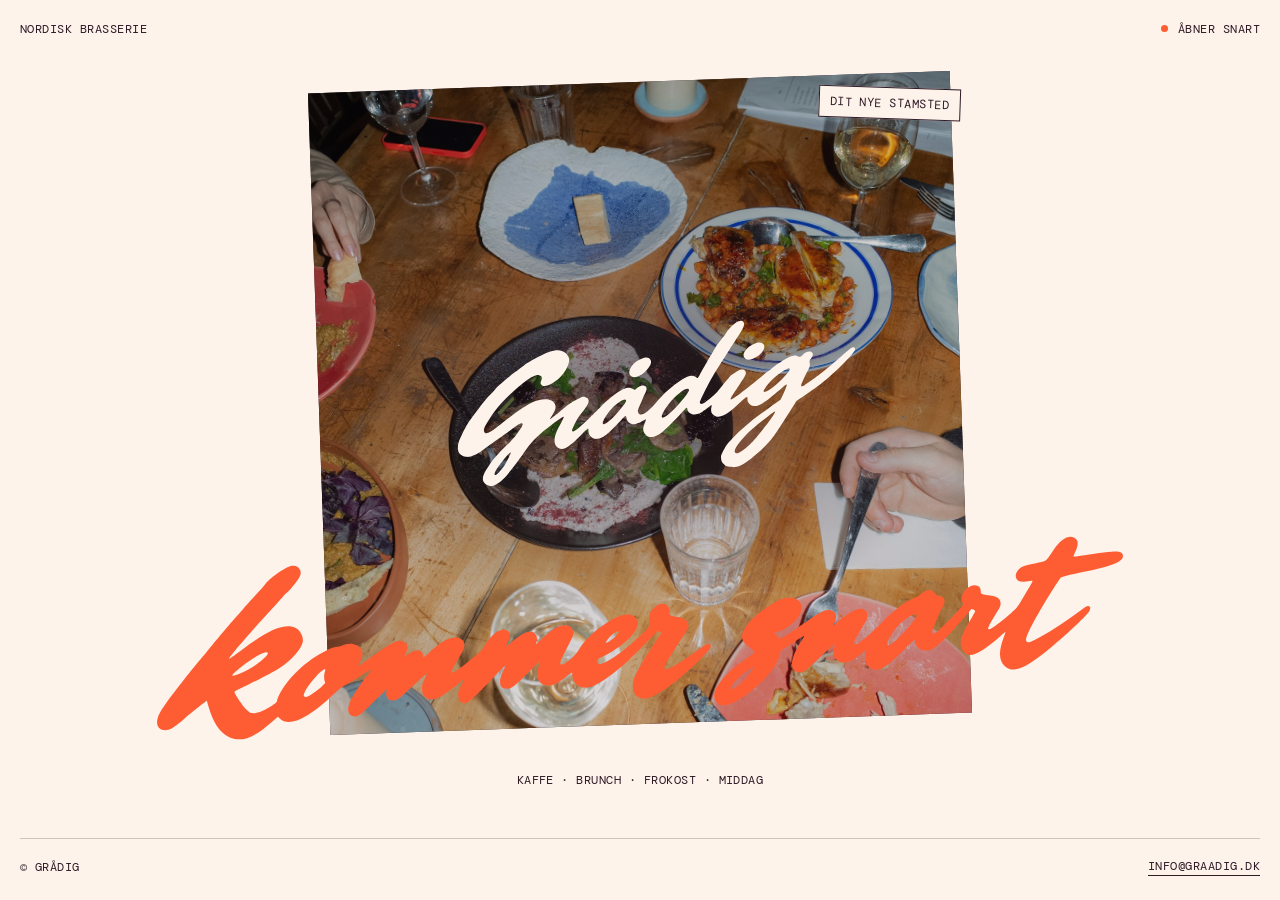
==== commit f2f9f5e5: "Optically centre logo on coming-soon photo Co-Authored-By: Claude Opus 5.5 <noreply@anthropic.com>" ====
--- a/index.html
+++ b/index.html
@@ -90,15 +90,15 @@
     .snap img { width: 100%; height: 100%; object-fit: cover; object-position: 50% 40%; display: block; }
     .snap::after {
       content: ""; position: absolute; inset: 0;
-      background: radial-gradient(70% 45% at 50% 42%, rgba(46, 26, 39, .5), rgba(46, 26, 39, .12) 75%);
+      background: radial-gradient(70% 45% at 50% 50%, rgba(46, 26, 39, .5), rgba(46, 26, 39, .12) 75%);
     }
     .brand {
       --src: url(/img/logo-script.svg?v=2);
       position: absolute; z-index: 1;
-      left: 50%; top: 42%;
+      left: 50%; top: 50%;
       width: 64%;
       aspect-ratio: 1664 / 608;
-      translate: -50% -50%;
+      translate: -45.9% -50%; /* optical centre: the letters sit 4.1% left of the box centre */
       rotate: -4deg;
       color: var(--paper);
     }
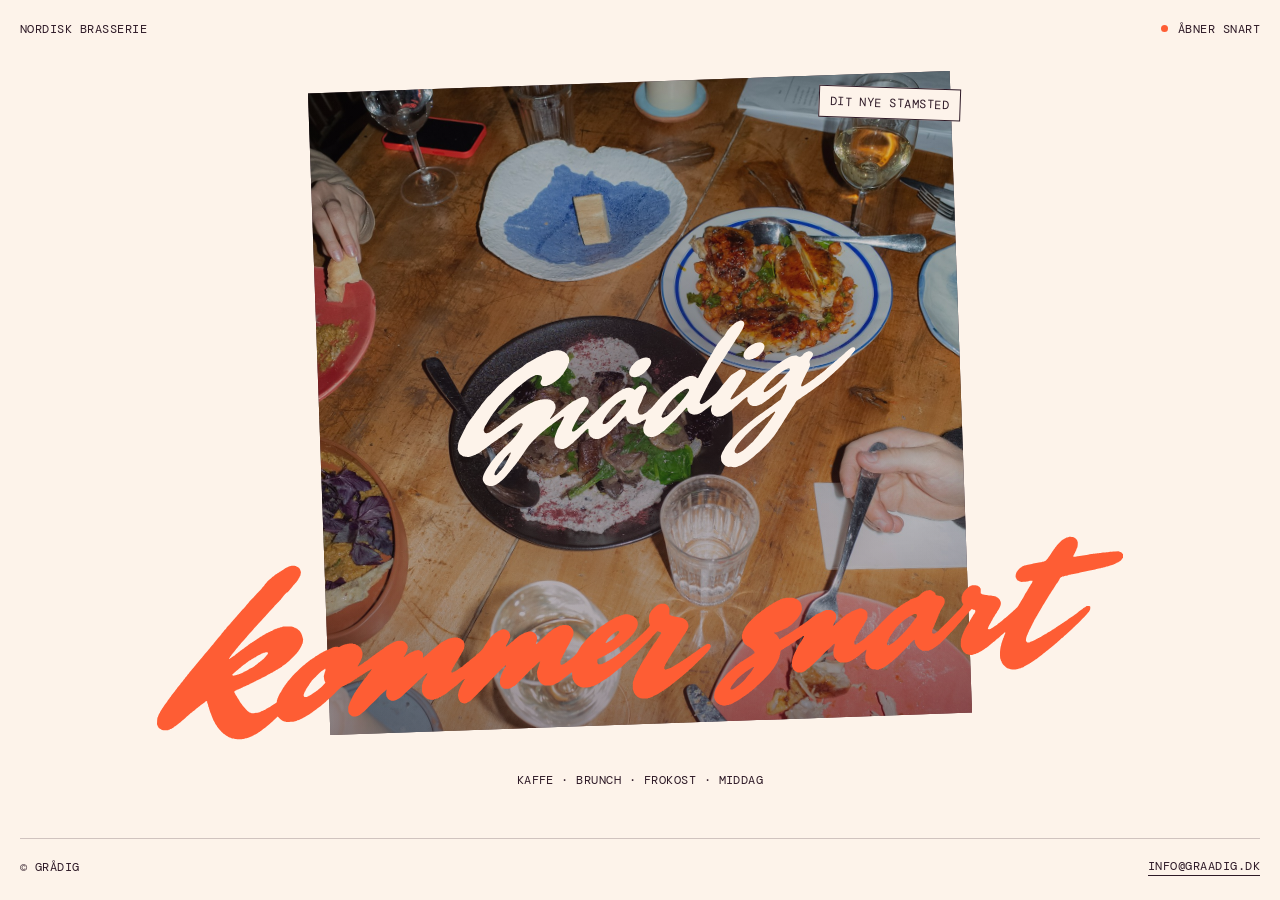
==== commit e35bb18c: "Restore brush-edge texture in logo and lettering; subtle photo gradient - Retrace logo at 4000px wit" ====
--- a/index.html
+++ b/index.html
@@ -90,10 +90,13 @@
     .snap img { width: 100%; height: 100%; object-fit: cover; object-position: 50% 40%; display: block; }
     .snap::after {
       content: ""; position: absolute; inset: 0;
-      background: radial-gradient(70% 45% at 50% 50%, rgba(46, 26, 39, .5), rgba(46, 26, 39, .12) 75%);
+      /* darken the centre for the logo and the bottom where "kommer snart" overlaps */
+      background:
+        linear-gradient(180deg, rgba(46, 26, 39, 0) 60%, rgba(46, 26, 39, .22) 82%, rgba(46, 26, 39, .38) 100%),
+        radial-gradient(70% 45% at 50% 50%, rgba(46, 26, 39, .5), rgba(46, 26, 39, .12) 75%);
     }
     .brand {
-      --src: url(/img/logo-script.svg?v=2);
+      --src: url(/img/logo-script.svg?v=3);
       position: absolute; z-index: 1;
       left: 50%; top: 50%;
       width: 64%;
@@ -110,23 +113,25 @@
       border: 1px solid var(--plum-deep);
     }
 
+    .soon-wrap {
+      position: relative; z-index: 2;
+      margin-top: calc(min(96vw, 980px) * -.2);
+    }
     .soon {
-      --src: url(/img/kommer-snart.svg?v=2);
+      --src: url(/img/kommer-snart.svg?v=3);
       width: min(96vw, 980px);
       aspect-ratio: 1794 / 398;
       color: var(--persimmon);
-      position: relative; z-index: 2;
-      margin-top: calc(min(96vw, 980px) * -.2);
-      filter: drop-shadow(0 2px 0 rgba(46, 26, 39, .12));
     }
 
     .tag { margin: clamp(16px, 2vw, 24px) 0 0; text-align: center; }
 
     @media (prefers-reduced-motion: no-preference) {
-      .snap, .soon, .tag { animation: rise .9s var(--ease) both; }
+      .snap, .soon-wrap, .tag { animation: rise .9s var(--ease) both; }
       .brand { animation: pop 1s var(--ease) .35s both; }
       @keyframes pop { from { opacity: 0; scale: .92; } }
-      .soon { animation: rise .9s var(--ease) .2s both, write 1.4s var(--ease) .2s both; }
+      .soon-wrap { animation-delay: .2s; }
+      .soon { animation: write 1.4s var(--ease) .2s both; }
       .tag { animation-delay: .35s; }
       @keyframes rise { from { opacity: 0; translate: 0 24px; } }
       @keyframes write { from { clip-path: inset(0 100% 0 0); } to { clip-path: inset(0 0 0 0); } }
@@ -147,7 +152,7 @@
       <span class="brand mark" aria-hidden="true"></span>
       <figcaption>Dit nye stamsted</figcaption>
     </figure>
-    <span class="soon mark" aria-hidden="true"></span>
+    <div class="soon-wrap" aria-hidden="true"><span class="soon mark"></span></div>
     <p class="tag">Kaffe · Brunch · Frokost · Middag</p>
   </main>
 
